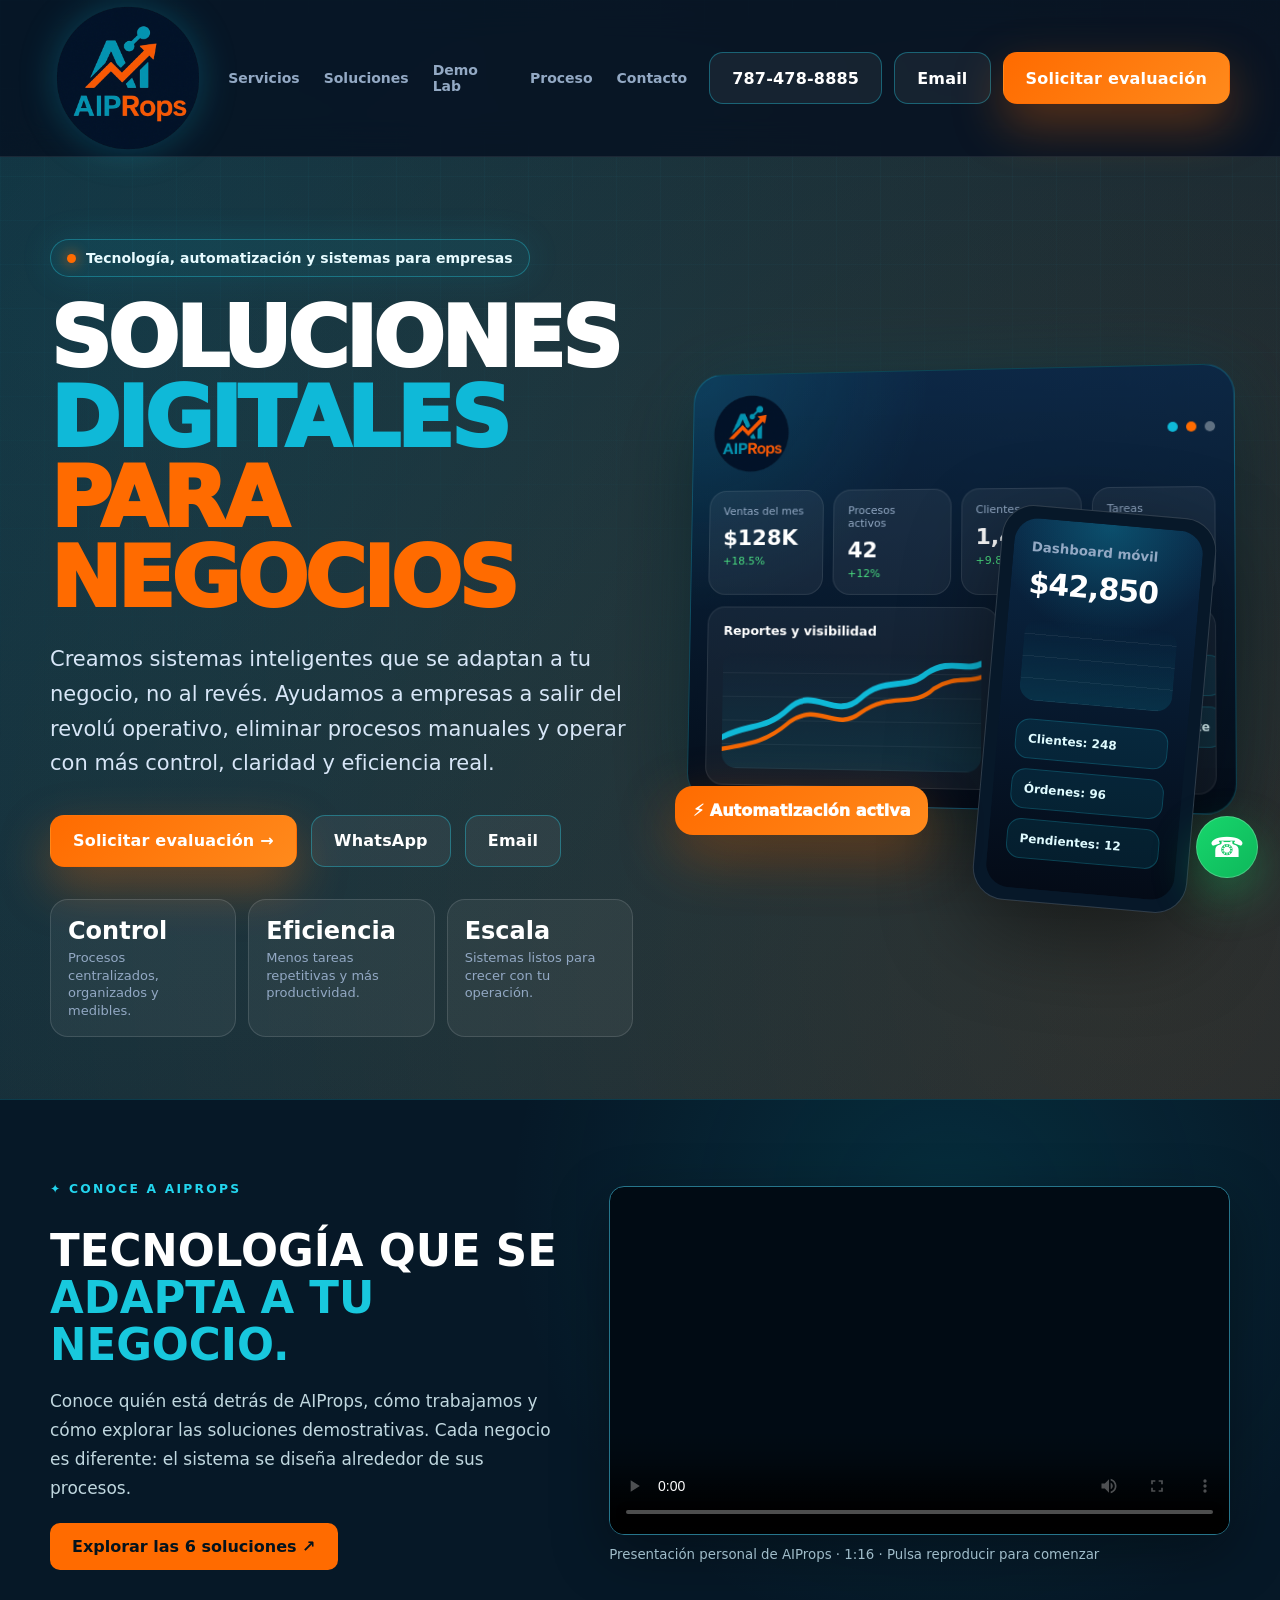
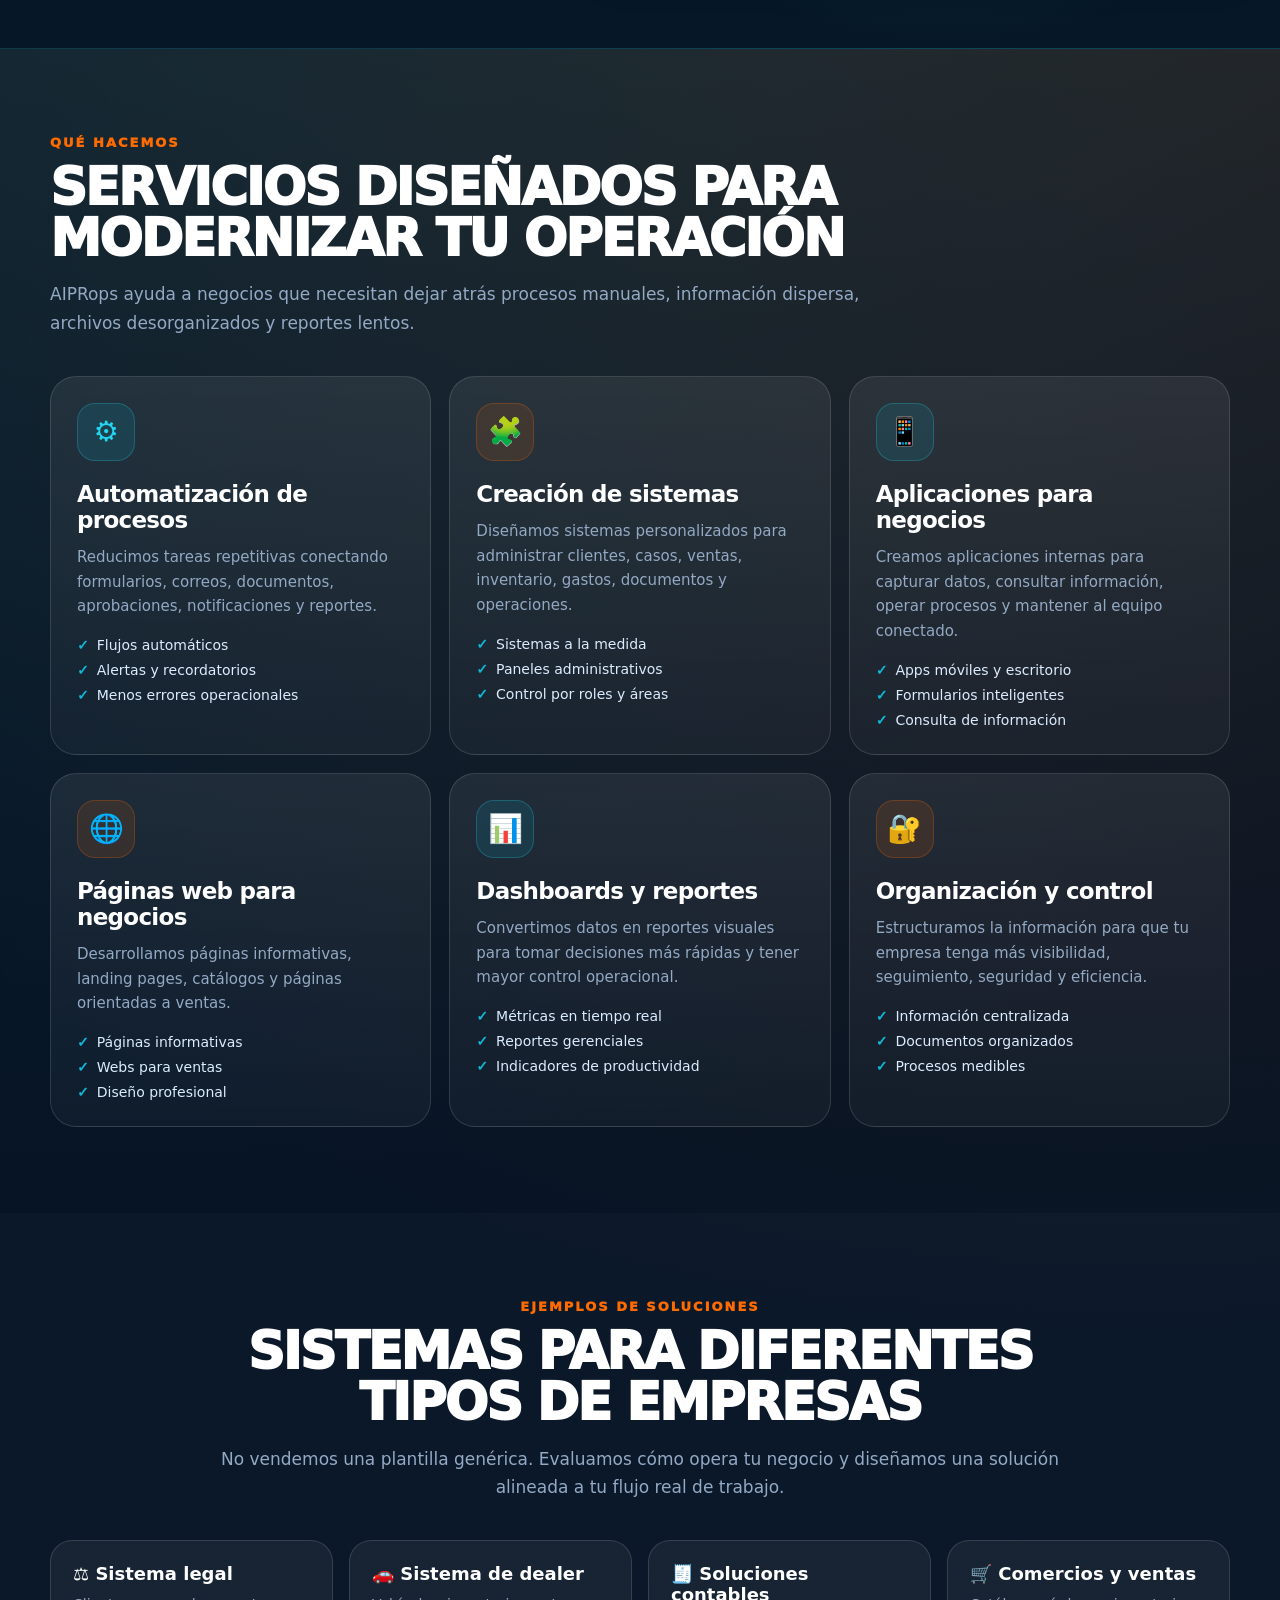
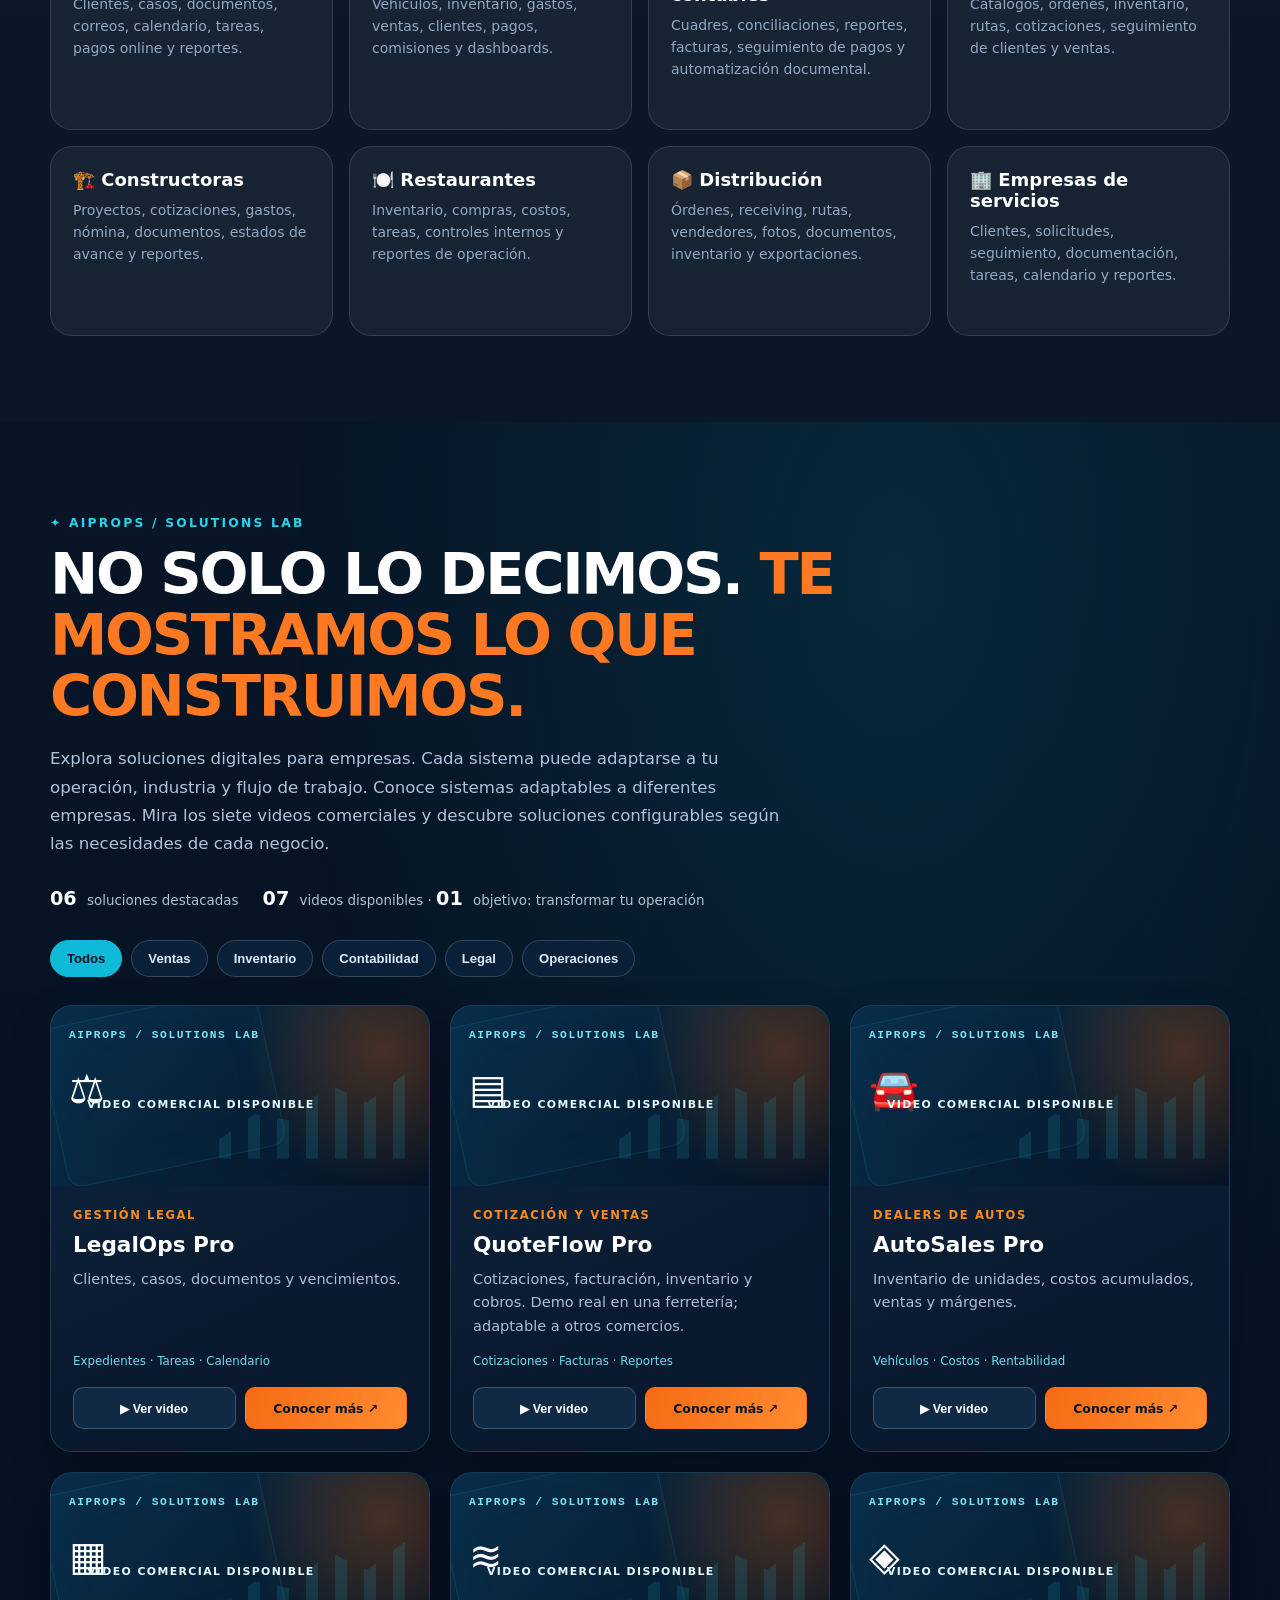
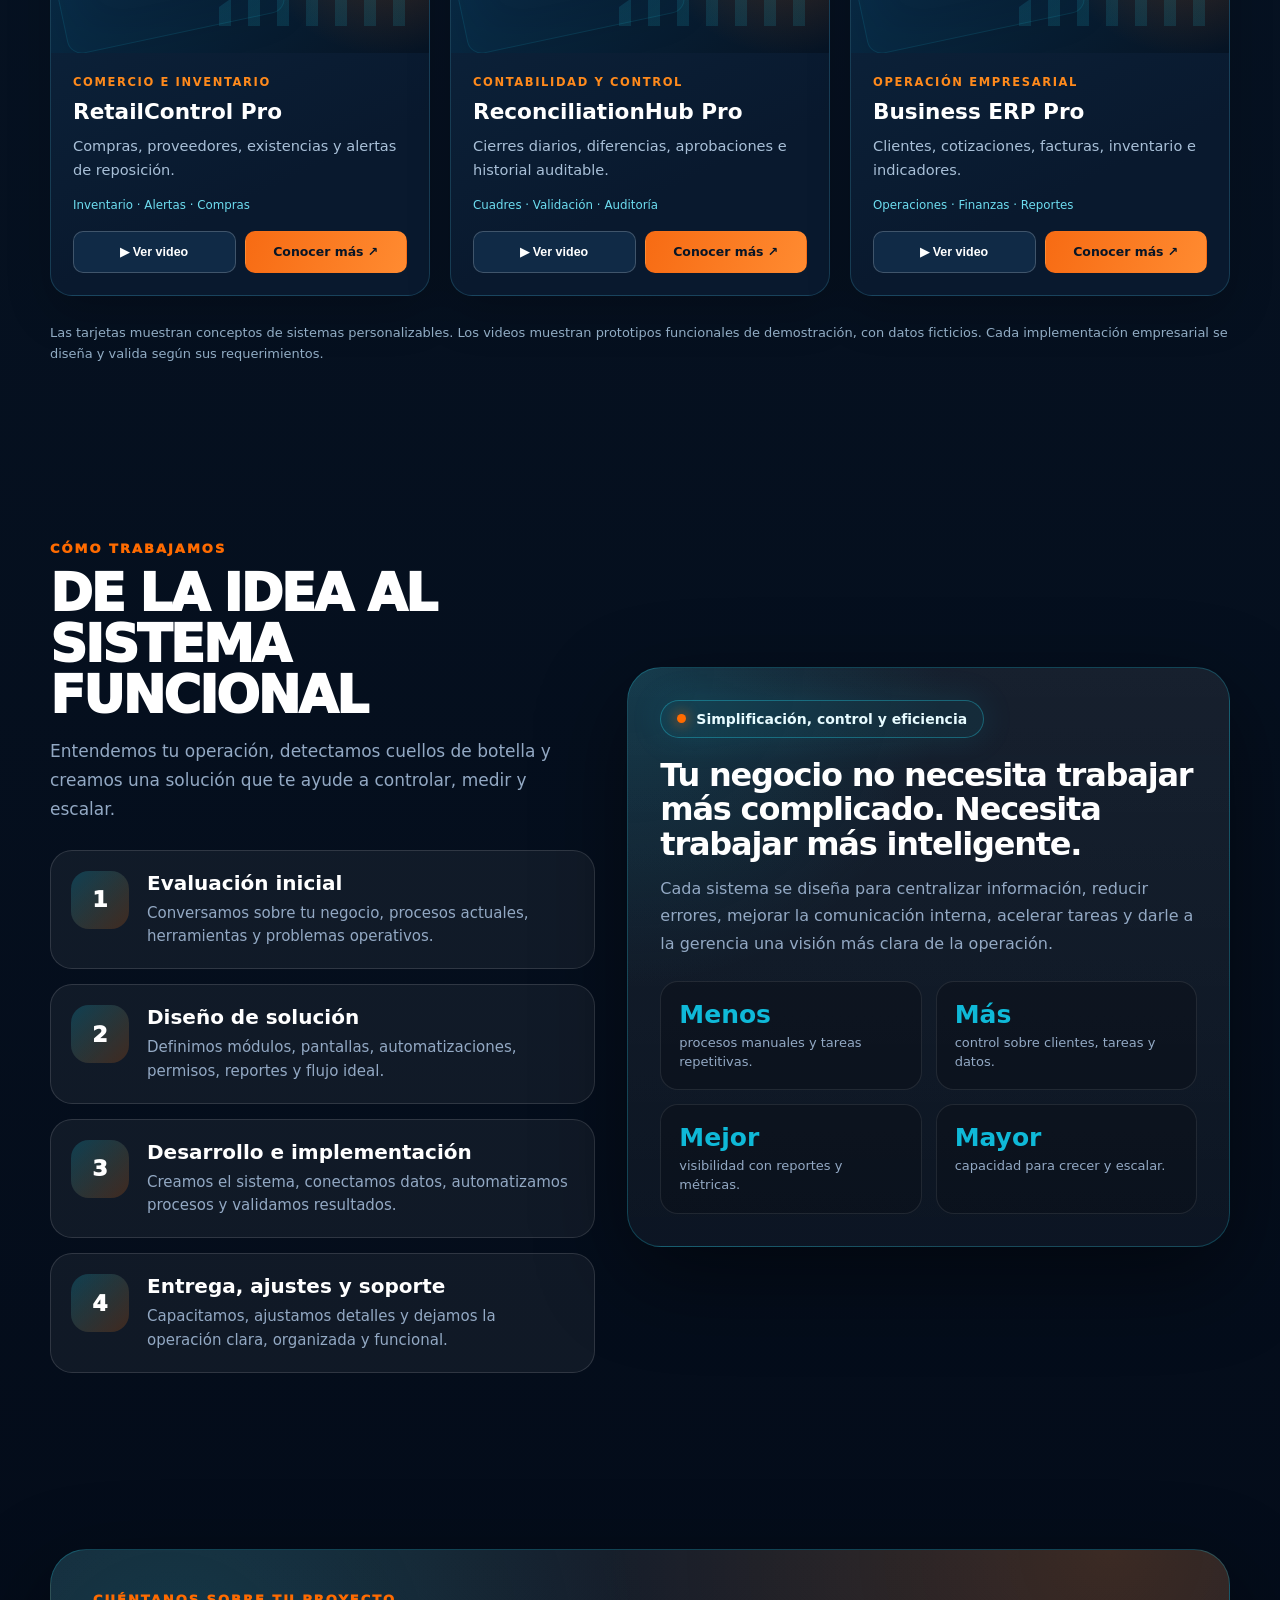
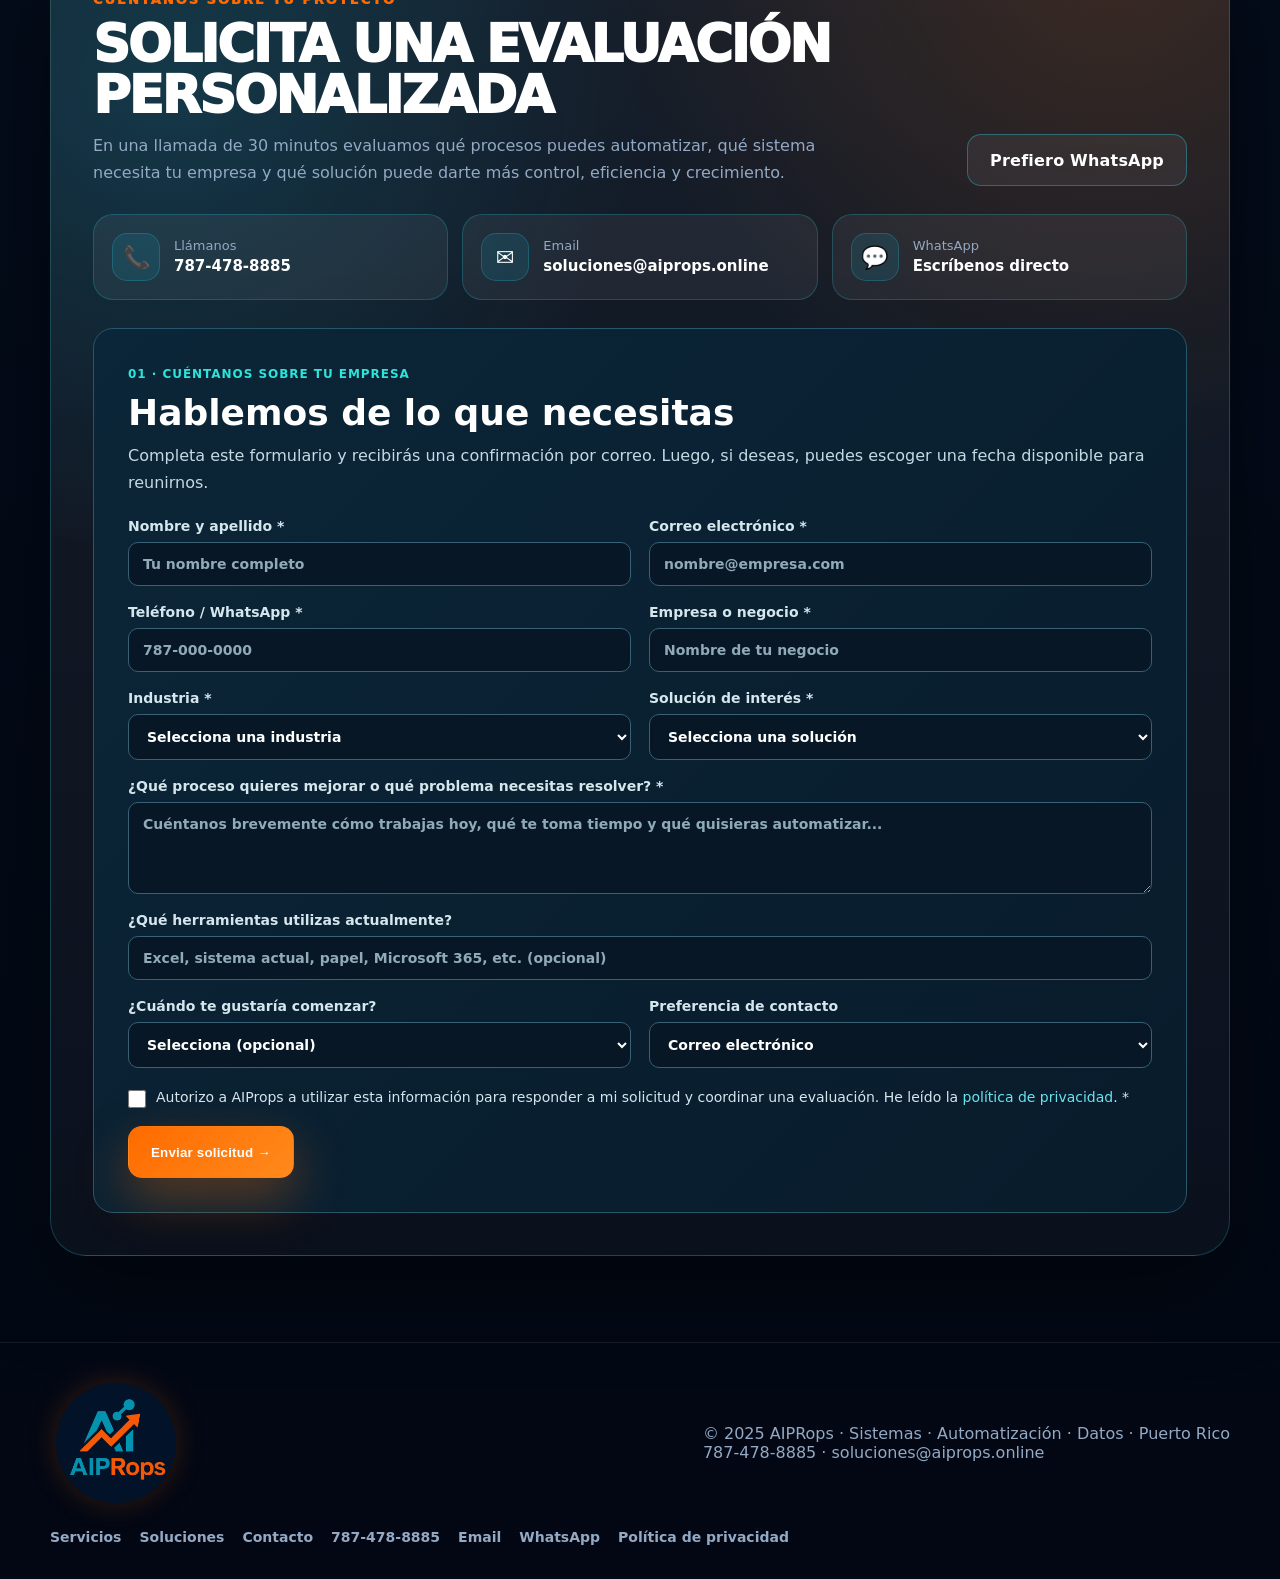
==== index.html @ 05f56471 "Add files via upload" ====
<!DOCTYPE html>
<html lang="es">
<head>
  <meta charset="UTF-8" />
  <meta name="viewport" content="width=device-width, initial-scale=1.0" />

  <title>AIPRops | Sistemas, Automatización y Soluciones Digitales para Negocios</title>

  <meta
    name="description"
    content="AIPRops desarrolla sistemas inteligentes, automatización de procesos, aplicaciones, páginas web, dashboards y soluciones digitales para empresas en Puerto Rico. Contacto: 787-478-8885 | soluciones@aiprops.online"
  />

  <style>
    :root {
      --navy: #050f1f;
      --navy-2: #071a31;
      --navy-3: #0a2745;
      --cyan: #0fb9d8;
      --cyan-2: #23d5ee;
      --orange: #ff6b00;
      --orange-2: #ff8a1c;
      --white: #ffffff;
      --text: #d7e6f7;
      --muted: #93a9c4;
      --border: rgba(255, 255, 255, 0.13);
      --shadow: 0 30px 90px rgba(0, 0, 0, 0.45);
      --radius: 26px;
    }

    * {
      margin: 0;
      padding: 0;
      box-sizing: border-box;
    }

    html {
      scroll-behavior: smooth;
    }

    body {
      font-family: Inter, system-ui, -apple-system, BlinkMacSystemFont, "Segoe UI", sans-serif;
      background:
        radial-gradient(circle at 8% 4%, rgba(15, 185, 216, 0.22), transparent 32%),
        radial-gradient(circle at 88% 12%, rgba(255, 107, 0, 0.18), transparent 28%),
        linear-gradient(180deg, #050f1f 0%, #071526 46%, #020713 100%);
      color: var(--white);
      overflow-x: hidden;
    }

    body::before {
      content: "";
      position: fixed;
      inset: 0;
      pointer-events: none;
      background-image:
        linear-gradient(rgba(35, 213, 238, 0.04) 1px, transparent 1px),
        linear-gradient(90deg, rgba(35, 213, 238, 0.04) 1px, transparent 1px);
      background-size: 44px 44px;
      mask-image: linear-gradient(to bottom, black, transparent 86%);
      z-index: -1;
    }

    a {
      color: inherit;
      text-decoration: none;
    }

    img {
      max-width: 100%;
      display: block;
    }

    .container {
      width: min(1180px, calc(100% - 38px));
      margin: 0 auto;
    }

    .accent {
      color: var(--cyan);
    }

    .orange {
      color: var(--orange);
    }

    .btn {
      display: inline-flex;
      align-items: center;
      justify-content: center;
      gap: 10px;
      min-height: 52px;
      padding: 14px 22px;
      border-radius: 14px;
      border: 1px solid transparent;
      font-weight: 900;
      letter-spacing: 0.2px;
      transition: 0.24s ease;
      cursor: pointer;
      white-space: nowrap;
    }

    .btn-primary {
      background: linear-gradient(135deg, var(--orange), var(--orange-2));
      color: white;
      box-shadow: 0 20px 50px rgba(255, 107, 0, 0.34);
    }

    .btn-primary:hover {
      transform: translateY(-3px);
      box-shadow: 0 26px 70px rgba(255, 107, 0, 0.46);
    }

    .btn-secondary {
      background: rgba(255, 255, 255, 0.06);
      border-color: rgba(35, 213, 238, 0.36);
      color: white;
    }

    .btn-secondary:hover {
      transform: translateY(-3px);
      background: rgba(15, 185, 216, 0.13);
      border-color: rgba(35, 213, 238, 0.7);
    }

    .badge {
      display: inline-flex;
      align-items: center;
      gap: 10px;
      padding: 10px 16px;
      border-radius: 999px;
      border: 1px solid rgba(35, 213, 238, 0.34);
      background: rgba(15, 185, 216, 0.08);
      color: #e7fbff;
      font-size: 14px;
      font-weight: 850;
      box-shadow: 0 0 35px rgba(15, 185, 216, 0.12);
    }

    .badge span {
      width: 9px;
      height: 9px;
      border-radius: 50%;
      background: var(--orange);
      box-shadow: 0 0 14px var(--orange);
    }

    /* HEADER */

    .header {
      position: sticky;
      top: 0;
      z-index: 100;
      backdrop-filter: blur(18px);
      background: rgba(5, 15, 31, 0.78);
      border-bottom: 1px solid rgba(255, 255, 255, 0.08);
    }

    .nav {
      min-height: 82px;
      display: flex;
      align-items: center;
      justify-content: space-between;
      gap: 22px;
    }

    .brand {
      display: flex;
      align-items: center;
      gap: 12px;
    }

    .logo-img {
      width: 158px;
      height: auto;
      object-fit: contain;
      filter: drop-shadow(0 0 18px rgba(15, 185, 216, 0.28));
    }

    .nav-links {
      display: flex;
      gap: 24px;
      align-items: center;
      color: var(--muted);
      font-size: 14px;
      font-weight: 800;
    }

    .nav-links a:hover {
      color: white;
    }

    .nav-actions {
      display: flex;
      align-items: center;
      gap: 12px;
    }

    .menu-btn {
      display: none;
      width: 46px;
      height: 46px;
      border-radius: 14px;
      border: 1px solid var(--border);
      background: rgba(255, 255, 255, 0.06);
      color: white;
      font-size: 24px;
      cursor: pointer;
    }

    .mobile-panel {
      display: none;
      position: fixed;
      top: 88px;
      left: 18px;
      right: 18px;
      z-index: 99;
      padding: 16px;
      border-radius: 22px;
      border: 1px solid var(--border);
      background: rgba(5, 15, 31, 0.96);
      backdrop-filter: blur(20px);
      box-shadow: var(--shadow);
    }

    .mobile-panel.active {
      display: grid;
      gap: 10px;
    }

    .mobile-panel a {
      padding: 14px;
      border-radius: 14px;
      background: rgba(255, 255, 255, 0.06);
      color: white;
      font-weight: 850;
    }

    /* HERO */

    .hero {
      position: relative;
      padding: 82px 0 62px;
      overflow: hidden;
    }

    .hero-grid {
      display: grid;
      grid-template-columns: 1.03fr 0.97fr;
      gap: 48px;
      align-items: center;
    }

    .hero h1 {
      margin-top: 22px;
      font-size: clamp(42px, 7vw, 84px);
      line-height: 0.95;
      letter-spacing: -3.5px;
      text-transform: uppercase;
      font-weight: 1000;
    }

    .hero h1 span {
      display: block;
    }

    .hero p {
      margin-top: 24px;
      color: var(--text);
      font-size: clamp(17px, 2vw, 21px);
      line-height: 1.65;
      max-width: 680px;
    }

    .hero-cta {
      display: flex;
      flex-wrap: wrap;
      gap: 14px;
      margin-top: 34px;
    }

    .hero-stats {
      margin-top: 32px;
      display: grid;
      grid-template-columns: repeat(3, 1fr);
      gap: 12px;
      max-width: 720px;
    }

    .stat {
      padding: 17px;
      border-radius: 18px;
      background: rgba(255, 255, 255, 0.055);
      border: 1px solid var(--border);
    }

    .stat b {
      display: block;
      font-size: 24px;
      color: white;
    }

    .stat span {
      display: block;
      margin-top: 4px;
      color: var(--muted);
      font-size: 13px;
      line-height: 1.35;
    }

    .visual {
      position: relative;
      min-height: 570px;
    }

    .dashboard-card {
      position: absolute;
      top: 14px;
      right: 0;
      width: min(100%, 610px);
      padding: 18px;
      border-radius: 30px;
      border: 1px solid rgba(35, 213, 238, 0.28);
      background:
        radial-gradient(circle at top left, rgba(15, 185, 216, 0.16), transparent 35%),
        linear-gradient(180deg, rgba(11, 39, 69, 0.96), rgba(3, 12, 25, 0.98));
      box-shadow: var(--shadow), 0 0 80px rgba(15, 185, 216, 0.12);
      transform: perspective(1200px) rotateY(-7deg) rotateX(3deg);
    }

    .dash-top {
      display: flex;
      justify-content: space-between;
      align-items: center;
      margin-bottom: 16px;
    }

    .dash-logo img {
      width: 86px;
      height: auto;
    }

    .dash-dots {
      display: flex;
      gap: 8px;
    }

    .dash-dots i {
      width: 10px;
      height: 10px;
      border-radius: 50%;
      background: var(--cyan);
    }

    .dash-dots i:nth-child(2) {
      background: var(--orange);
    }

    .dash-dots i:nth-child(3) {
      background: rgba(255, 255, 255, 0.35);
    }

    .kpis {
      display: grid;
      grid-template-columns: repeat(4, 1fr);
      gap: 10px;
    }

    .kpi {
      padding: 14px;
      border-radius: 18px;
      min-height: 90px;
      background: rgba(255, 255, 255, 0.06);
      border: 1px solid rgba(255, 255, 255, 0.09);
    }

    .kpi small {
      display: block;
      color: var(--muted);
      font-size: 11px;
    }

    .kpi b {
      display: block;
      margin-top: 8px;
      font-size: 22px;
    }

    .kpi em {
      display: block;
      margin-top: 5px;
      font-size: 11px;
      color: #4ade80;
      font-style: normal;
    }

    .dash-main {
      margin-top: 12px;
      display: grid;
      grid-template-columns: 1.2fr 0.8fr;
      gap: 12px;
    }

    .panel {
      padding: 16px;
      border-radius: 18px;
      background: rgba(255, 255, 255, 0.055);
      border: 1px solid rgba(255, 255, 255, 0.09);
      min-height: 180px;
      overflow: hidden;
    }

    .panel h4 {
      margin-bottom: 14px;
      font-size: 13px;
    }

    .chart {
      height: 118px;
      border-radius: 15px;
      background:
        linear-gradient(to top, rgba(15, 185, 216, 0.12), transparent),
        repeating-linear-gradient(to top, rgba(255, 255, 255, 0.055) 0 1px, transparent 1px 24px);
      position: relative;
    }

    .chart svg {
      position: absolute;
      inset: 0;
      width: 100%;
      height: 100%;
    }

    .flow-grid {
      display: grid;
      grid-template-columns: 1fr 1fr;
      gap: 10px;
    }

    .flow-item {
      padding: 12px;
      border-radius: 14px;
      background: rgba(15, 185, 216, 0.1);
      border: 1px solid rgba(35, 213, 238, 0.2);
      color: #dffbff;
      font-size: 12px;
      font-weight: 750;
    }

    .phone-card {
      position: absolute;
      right: 28px;
      bottom: 16px;
      width: 215px;
      padding: 12px;
      border-radius: 32px;
      border: 1px solid rgba(255, 255, 255, 0.16);
      background: #071829;
      box-shadow: var(--shadow);
      transform: rotate(5deg);
    }

    .phone-screen {
      border-radius: 24px;
      min-height: 370px;
      padding: 18px;
      background:
        radial-gradient(circle at top, rgba(15, 185, 216, 0.28), transparent 30%),
        linear-gradient(180deg, #0a2745, #040b17);
    }

    .phone-screen small {
      color: var(--muted);
      font-weight: 800;
    }

    .phone-screen h3 {
      margin-top: 10px;
      font-size: 30px;
      letter-spacing: -1px;
    }

    .phone-chart {
      height: 82px;
      margin-top: 18px;
      border-radius: 16px;
      background:
        linear-gradient(to top, rgba(15, 185, 216, 0.15), transparent),
        repeating-linear-gradient(to top, rgba(255, 255, 255, 0.06) 0 1px, transparent 1px 22px);
    }

    .floating-chip {
      position: absolute;
      left: -6px;
      bottom: 88px;
      padding: 15px 18px;
      border-radius: 18px;
      background: linear-gradient(135deg, var(--orange), var(--orange-2));
      box-shadow: 0 20px 55px rgba(255, 107, 0, 0.34);
      font-weight: 950;
      z-index: 4;
    }

    /* SECTIONS */

    section {
      padding: 86px 0;
      position: relative;
    }

    .section-head {
      max-width: 840px;
      margin-bottom: 38px;
    }

    .section-head.center {
      margin-left: auto;
      margin-right: auto;
      text-align: center;
    }

    .kicker {
      color: var(--orange);
      text-transform: uppercase;
      font-size: 13px;
      font-weight: 1000;
      letter-spacing: 2px;
      margin-bottom: 12px;
    }

    .section-title {
      font-size: clamp(34px, 4vw, 58px);
      line-height: 1;
      letter-spacing: -2px;
      font-weight: 1000;
      text-transform: uppercase;
    }

    .section-sub {
      margin-top: 16px;
      color: var(--muted);
      line-height: 1.7;
      font-size: 17px;
    }

    .services-grid {
      display: grid;
      grid-template-columns: repeat(3, 1fr);
      gap: 18px;
    }

    .card {
      position: relative;
      min-height: 282px;
      padding: 26px;
      border-radius: var(--radius);
      border: 1px solid var(--border);
      background:
        linear-gradient(180deg, rgba(255, 255, 255, 0.075), rgba(255, 255, 255, 0.035));
      overflow: hidden;
      transition: 0.24s ease;
    }

    .card:hover {
      transform: translateY(-8px);
      border-color: rgba(35, 213, 238, 0.5);
      box-shadow: 0 24px 70px rgba(0, 0, 0, 0.34);
    }

    .icon {
      width: 58px;
      height: 58px;
      display: grid;
      place-items: center;
      border-radius: 18px;
      background: rgba(15, 185, 216, 0.12);
      border: 1px solid rgba(35, 213, 238, 0.24);
      color: var(--cyan-2);
      font-size: 28px;
      margin-bottom: 20px;
    }

    .card:nth-child(even) .icon {
      background: rgba(255, 107, 0, 0.12);
      border-color: rgba(255, 107, 0, 0.24);
      color: var(--orange);
    }

    .card h3 {
      font-size: 23px;
      margin-bottom: 12px;
      letter-spacing: -0.7px;
    }

    .card p {
      color: var(--muted);
      line-height: 1.65;
      font-size: 15px;
    }

    .card ul {
      margin-top: 18px;
      list-style: none;
      display: grid;
      gap: 9px;
      color: #dcecff;
      font-size: 14px;
    }

    .card li::before {
      content: "✓";
      margin-right: 8px;
      color: var(--cyan);
      font-weight: 1000;
    }

    .industries {
      background: linear-gradient(180deg, rgba(255, 255, 255, 0.025), rgba(255, 255, 255, 0.01));
    }

    .industry-grid {
      display: grid;
      grid-template-columns: repeat(4, 1fr);
      gap: 16px;
    }

    .industry {
      min-height: 190px;
      padding: 22px;
      border-radius: 22px;
      background: rgba(255, 255, 255, 0.055);
      border: 1px solid var(--border);
      overflow: hidden;
      position: relative;
    }

    .industry b {
      display: block;
      font-size: 18px;
      margin-bottom: 10px;
    }

    .industry p {
      color: var(--muted);
      font-size: 14px;
      line-height: 1.55;
    }

    .process-grid {
      display: grid;
      grid-template-columns: 0.95fr 1.05fr;
      gap: 32px;
      align-items: center;
    }

    .steps {
      display: grid;
      gap: 15px;
      margin-top: 26px;
    }

    .step {
      display: grid;
      grid-template-columns: 58px 1fr;
      gap: 18px;
      padding: 20px;
      border-radius: 22px;
      background: rgba(255, 255, 255, 0.052);
      border: 1px solid var(--border);
    }

    .step-number {
      width: 58px;
      height: 58px;
      display: grid;
      place-items: center;
      border-radius: 18px;
      background: linear-gradient(135deg, rgba(15, 185, 216, 0.24), rgba(255, 107, 0, 0.2));
      font-size: 22px;
      font-weight: 1000;
    }

    .step h3 {
      font-size: 20px;
      margin-bottom: 7px;
    }

    .step p {
      color: var(--muted);
      font-size: 15px;
      line-height: 1.55;
    }

    .big-card {
      padding: 32px;
      border-radius: 34px;
      border: 1px solid rgba(35, 213, 238, 0.24);
      background:
        radial-gradient(circle at top left, rgba(15, 185, 216, 0.18), transparent 38%),
        linear-gradient(180deg, rgba(255, 255, 255, 0.075), rgba(255, 255, 255, 0.035));
      box-shadow: var(--shadow);
    }

    .big-card h3 {
      margin-top: 20px;
      font-size: 32px;
      line-height: 1.08;
      letter-spacing: -1.2px;
    }

    .big-card p {
      margin-top: 14px;
      color: var(--muted);
      line-height: 1.7;
    }

    .benefit-grid {
      margin-top: 24px;
      display: grid;
      grid-template-columns: repeat(2, 1fr);
      gap: 14px;
    }

    .benefit {
      padding: 18px;
      border-radius: 18px;
      border: 1px solid rgba(255, 255, 255, 0.09);
      background: rgba(0, 0, 0, 0.18);
    }

    .benefit b {
      display: block;
      color: var(--cyan);
      font-size: 25px;
    }

    .benefit span {
      display: block;
      margin-top: 5px;
      color: var(--muted);
      font-size: 13px;
      line-height: 1.45;
    }

    /* CONTACT + CALENDLY */

    .agenda-section {
      padding-top: 90px;
    }

    .agenda-box {
      padding: 42px;
      border-radius: 36px;
      border: 1px solid rgba(35, 213, 238, 0.24);
      background:
        radial-gradient(circle at 10% 10%, rgba(15, 185, 216, 0.18), transparent 30%),
        radial-gradient(circle at 90% 0%, rgba(255, 107, 0, 0.16), transparent 30%),
        linear-gradient(180deg, rgba(255, 255, 255, 0.075), rgba(255, 255, 255, 0.035));
      box-shadow: var(--shadow);
    }

    .agenda-top {
      display: grid;
      grid-template-columns: 1fr auto;
      gap: 22px;
      align-items: end;
      margin-bottom: 28px;
    }

    .agenda-top p {
      color: var(--muted);
      line-height: 1.65;
      margin-top: 12px;
      max-width: 740px;
    }

    .contact-strip {
      display: grid;
      grid-template-columns: repeat(3, 1fr);
      gap: 14px;
      margin: 26px 0 28px;
    }

    .contact-card {
      display: flex;
      align-items: center;
      gap: 14px;
      padding: 18px;
      border-radius: 20px;
      background: rgba(255, 255, 255, 0.06);
      border: 1px solid rgba(35, 213, 238, 0.22);
      transition: 0.24s ease;
    }

    .contact-card:hover {
      transform: translateY(-4px);
      border-color: rgba(35, 213, 238, 0.55);
      background: rgba(15, 185, 216, 0.1);
    }

    .contact-card span {
      width: 48px;
      height: 48px;
      display: grid;
      place-items: center;
      border-radius: 15px;
      background: rgba(15, 185, 216, 0.12);
      border: 1px solid rgba(35, 213, 238, 0.22);
      font-size: 22px;
      flex: 0 0 auto;
    }

    .contact-card small {
      display: block;
      color: var(--muted);
      font-size: 13px;
      margin-bottom: 4px;
    }

    .contact-card strong {
      display: block;
      color: white;
      font-size: 15px;
      line-height: 1.25;
      word-break: break-word;
    }

    .calendly-shell {
      overflow: hidden;
      border-radius: 26px;
      border: 1px solid rgba(255, 255, 255, 0.12);
      background: white;
    }

    .calendly-inline-widget {
      min-width: 320px;
      height: 760px;
    }

    /* FOOTER */

    footer {
      padding: 34px 0;
      border-top: 1px solid rgba(255, 255, 255, 0.08);
      color: var(--muted);
    }

    .footer-grid {
      display: flex;
      align-items: center;
      justify-content: space-between;
      flex-wrap: wrap;
      gap: 20px;
    }

    .footer-logo-img {
      width: 132px;
      height: auto;
      filter: drop-shadow(0 0 14px rgba(255, 107, 0, 0.2));
    }

    .footer-links {
      display: flex;
      gap: 18px;
      flex-wrap: wrap;
      font-size: 14px;
      font-weight: 800;
    }

    .footer-links a:hover {
      color: white;
    }

    .floating-whatsapp {
      position: fixed;
      right: 22px;
      bottom: 22px;
      z-index: 150;
      width: 62px;
      height: 62px;
      display: grid;
      place-items: center;
      border-radius: 50%;
      background: linear-gradient(135deg, #17d66c, #0eb85b);
      color: white;
      font-size: 28px;
      box-shadow: 0 18px 45px rgba(23, 214, 108, 0.35);
      border: 1px solid rgba(255, 255, 255, 0.22);
      transition: 0.22s ease;
    }

    .floating-whatsapp:hover {
      transform: translateY(-5px) scale(1.04);
    }

    @media (max-width: 980px) {
      .nav-links,
      .nav-actions {
        display: none;
      }

      .menu-btn {
        display: block;
      }

      .hero-grid,
      .process-grid,
      .agenda-top {
        grid-template-columns: 1fr;
      }

      .visual {
        min-height: 630px;
      }

      .dashboard-card {
        width: 100%;
        transform: none;
      }

      .phone-card {
        right: 8px;
        bottom: 0;
      }

      .services-grid {
        grid-template-columns: repeat(2, 1fr);
      }

      .industry-grid {
        grid-template-columns: repeat(2, 1fr);
      }

      .contact-strip {
        grid-template-columns: 1fr;
      }
    }

    @media (max-width: 640px) {
      .container {
        width: min(100% - 28px, 1180px);
      }

      .logo-img {
        width: 126px;
      }

      .hero {
        padding-top: 48px;
      }

      .hero h1 {
        letter-spacing: -2px;
      }

      .hero-stats,
      .services-grid,
      .industry-grid,
      .benefit-grid {
        grid-template-columns: 1fr;
      }

      .hero-cta .btn,
      .agenda-top .btn {
        width: 100%;
      }

      .visual {
        min-height: auto;
      }

      .dashboard-card {
        position: relative;
        top: auto;
        right: auto;
        margin-top: 20px;
        padding: 12px;
      }

      .kpis {
        grid-template-columns: repeat(2, 1fr);
      }

      .dash-main {
        grid-template-columns: 1fr;
      }

      .phone-card {
        position: relative;
        right: auto;
        bottom: auto;
        margin: 22px auto 0;
        transform: none;
      }

      .floating-chip {
        display: none;
      }

      .agenda-box {
        padding: 24px 16px;
      }

      .calendly-inline-widget {
        height: 720px;
      }

      .contact-card {
        padding: 16px;
      }

      .floating-whatsapp {
        width: 58px;
        height: 58px;
      }
    }
  
/* AIProps Solutions Lab v2 - adiciones aisladas */
.lab-section{position:relative;padding:90px 0;background:radial-gradient(ellipse at 70% 10%,rgba(15,185,216,.12),transparent 48%)}
.lab-kicker{display:inline-flex;align-items:center;gap:8px;color:#23d5ee;font-size:.77rem;letter-spacing:.18em;font-weight:800;text-transform:uppercase;margin-bottom:14px}
.lab-title{font-size:clamp(2rem,5vw,3.6rem);font-weight:900;line-height:1.06;max-width:800px;margin-bottom:18px;letter-spacing:-.04em}
.lab-title span{color:#ff7822}.lab-desc{max-width:730px;color:#aec3dc;font-size:1.04rem;line-height:1.7;margin-bottom:28px}
.lab-stats{display:flex;gap:24px;flex-wrap:wrap;margin:0 0 30px}.lab-stats span{font-size:.84rem;color:#adc4d6}.lab-stats strong{color:#fff;font-size:1.2rem;margin-right:6px}
.lab-filters{display:flex;flex-wrap:wrap;gap:9px;margin:0 0 28px}.lab-filter{border:1px solid rgba(255,255,255,.17);background:#0a2039;color:#dce9f5;padding:10px 16px;border-radius:100px;font-size:.82rem;cursor:pointer;font-weight:700;transition:.2s}
.lab-filter:hover,.lab-filter[aria-pressed=true]{background:#0fb9d8;color:#04111f;border-color:#0fb9d8}
.lab-grid{display:grid;grid-template-columns:repeat(3,minmax(0,1fr));gap:20px}
.lab-card{overflow:hidden;min-width:0;display:flex;flex-direction:column;border:1px solid rgba(75,182,215,.22);border-radius:22px;background:linear-gradient(155deg,#0d263f,#09192e 70%);box-shadow:0 18px 45px rgba(0,0,0,.2);transition:transform .2s,border-color .2s}
.lab-card:hover{transform:translateY(-5px);border-color:#0fb9d8}
.lab-card[hidden]{display:none}
.lab-art{height:180px;padding:17px 18px;background:radial-gradient(circle at 88% 25%,rgba(255,107,0,.25),transparent 38%),linear-gradient(130deg,#092f4c,#061323);position:relative;overflow:hidden}
.lab-art::before{content:'';position:absolute;width:220px;height:160px;border:1px solid rgba(35,213,238,.4);border-radius:15px;right:-35px;top:34px;transform:rotate(-12deg);box-shadow:inset 0 0 60px rgba(12,173,210,.12),0 0 40px rgba(0,0,0,.3)}
.lab-art::after{content:'';position:absolute;width:200px;height:95px;right:10px;top:58px;background:repeating-linear-gradient(90deg,rgba(35,213,238,.23) 0 12px,transparent 12px 29px);opacity:.55;clip-path:polygon(0 80%,18% 53%,35% 60%,55% 22%,74% 41%,100% 0,100% 100%,0 100%)}
.lab-code{position:relative;z-index:2;font:700 .7rem ui-monospace,monospace;letter-spacing:.14em;color:#78e8fa}.lab-mark{position:relative;z-index:2;font-size:2.5rem;margin-top:27px;line-height:1}.lab-art b{position:absolute;bottom:16px;left:18px;z-index:2;color:#e4faff;font-size:.68rem;letter-spacing:.13em}
.lab-body{padding:22px;display:flex;flex:1;flex-direction:column}.lab-type{color:#ff8a1c;font-size:.72rem;letter-spacing:.14em;text-transform:uppercase;font-weight:800}.lab-body h3{font-size:1.35rem;margin:10px 0}.lab-body p{font-size:.91rem;line-height:1.62;color:#a9c0d8;flex:1}.lab-tags{font-size:.74rem;color:#6dddf0;padding:16px 0;line-height:1.5}
.lab-actions{display:grid;grid-template-columns:1fr 1fr;gap:9px}.lab-action{display:flex;align-items:center;justify-content:center;text-align:center;min-height:42px;border-radius:10px;text-decoration:none;padding:9px 7px;font-size:.78rem;font-weight:800;border:1px solid rgba(255,255,255,.2);cursor:pointer;background:#102a46;color:white}.lab-action.main{background:linear-gradient(110deg,#f76b13,#ff8b31);border-color:transparent;color:#071526}.lab-action:hover{filter:brightness(1.1)}
.lab-note{color:#91acc4;margin:26px 0 0;font-size:.81rem;line-height:1.65}.lab-video-dialog{max-width:780px;width:calc(100% - 32px);border:1px solid #29728f;border-radius:22px;background:#08192c;color:white;padding:0;box-shadow:0 30px 100px rgba(0,0,0,.8);margin:auto}.lab-video-dialog::backdrop{background:rgba(0,5,17,.85);backdrop-filter:blur(5px)}.lab-dialog-content{padding:25px}.lab-dialog-top{display:flex;justify-content:space-between;align-items:start;gap:16px}.lab-dialog-title{font-size:1.7rem;margin-bottom:10px}.lab-dialog-close{border:1px solid #53687c;border-radius:8px;background:#102b43;color:#fff;padding:9px 12px;cursor:pointer}.lab-placeholder{display:flex;justify-content:center;align-items:center;text-align:center;flex-direction:column;gap:12px;aspect-ratio:16/9;border-radius:12px;background:radial-gradient(circle,#103957,#071a2e 66%);border:1px dashed #267997;color:#b2d2e5;padding:24px;margin:16px 0}.lab-placeholder strong{color:white;font-size:1.12rem}.lab-placeholder .play{font-size:3rem;color:#ff7b24}.lab-dialog-content video{width:100%;border-radius:12px;margin:16px 0;background:#020c18}.lab-dialog-copy{font-size:.91rem;color:#c4d5e4;line-height:1.65;margin:12px 0 18px}.lab-dialog-cta{display:inline-flex;background:#ff6b00;color:#07101b;border-radius:10px;padding:13px 18px;font-weight:800;text-decoration:none}
@media(max-width:940px){.lab-grid{grid-template-columns:repeat(2,minmax(0,1fr))}}@media(max-width:640px){.lab-section{padding:60px 0}.lab-grid{grid-template-columns:1fr}.lab-art{height:165px}.lab-stats{gap:12px}.lab-dialog-content{padding:18px}}
@media(prefers-reduced-motion:reduce){.lab-card{transition:none}}


/* AIProps · Formulario de prospectos y agendamiento después de enviar */
.lead-panel,.lead-success{margin-top:24px;padding:clamp(22px,4vw,34px);background:linear-gradient(135deg,#0b2638,#081b2b);border:1px solid #28566a;border-radius:20px}
.lead-heading h3,.lead-success h3{font-size:clamp(25px,3vw,36px);margin:10px 0;color:#fff}.lead-heading p,.lead-success p{color:#c4dae3;line-height:1.65}
.lead-badge{display:inline-block;color:#2ce4da;font-size:12px;letter-spacing:.08em;font-weight:800;text-transform:uppercase}
.lead-form{display:grid;grid-template-columns:repeat(2,minmax(0,1fr));gap:18px;margin-top:22px}
.lead-form label{color:#d5e6ed;font-size:14px;font-weight:700;display:block}
.lead-form input:not([type=checkbox]),.lead-form select,.lead-form textarea{display:block;width:100%;margin-top:8px;padding:13px 14px;border-radius:10px;background:#071725;border:1px solid #396074;color:#fff;font:inherit;outline-offset:3px}
.lead-form input:focus,.lead-form select:focus,.lead-form textarea:focus{border-color:#20d0dc;outline:2px solid #20d0dc33}
.lead-form input::placeholder,.lead-form textarea::placeholder{color:#90aab8}
.lead-form .lead-full{grid-column:1/-1}.lead-consent{display:flex!important;align-items:flex-start;gap:10px;line-height:1.6;font-weight:400!important}
.lead-consent input{margin-top:4px;flex:none;width:18px;height:18px;accent-color:#12c6d6}.lead-consent a{color:#69e4ee}
.lead-actions{display:flex;flex-wrap:wrap;align-items:center;gap:18px}.lead-actions button:disabled{opacity:.5;cursor:progress}
#leadStatus{font-weight:600;color:#d9edee}.lead-honeypot{position:absolute;left:-9999px;top:-9999px}
.lead-secondary{display:inline-block;margin:12px 20px;color:#56e4ed;text-decoration:underline}.lead-calendar{height:760px;margin-top:18px;background:#fff;border-radius:16px;overflow:auto}
.lead-success[hidden],.lead-calendar[hidden]{display:none!important}.lead-footnote{font-size:12px!important}
@media(max-width:720px){.lead-form{grid-template-columns:1fr}.lead-form .lead-full{grid-column:auto}.lead-calendar{height:740px}.lead-secondary{margin-left:0}}
</style>
<style>
.welcome-section{padding:78px 0;background:radial-gradient(circle at 74% 20%,rgba(8,174,191,.14),transparent 42%),#061827;border-block:1px solid rgba(32,185,207,.22)}
.welcome-layout{display:grid;grid-template-columns:minmax(0,1fr) minmax(0,1.2fr);gap:42px;align-items:center}
.welcome-copy h2{font-size:clamp(30px,3.4vw,53px);line-height:1.08;margin:18px 0;color:#fff}.welcome-copy h2 span{color:#18c8dd}.welcome-copy p{color:#c0d7df;line-height:1.7;font-size:17px}.welcome-cta{display:inline-block;margin-top:20px;padding:14px 22px;background:#ff6b00;color:#04131c;text-decoration:none;border-radius:10px;font-weight:800}
.welcome-media video{width:100%;display:block;background:#010b14;aspect-ratio:16/9;object-fit:contain;border:1px solid #26758b;border-radius:15px;box-shadow:0 18px 55px rgba(0,0,0,.35)}.welcome-media small{display:block;color:#9fbcc9;margin-top:12px}
.lab-card .lab-art{position:relative;overflow:hidden}.lab-card .lab-art::before{content:'';position:absolute;inset:0;background-image:var(--poster);background-size:cover;background-position:center;opacity:.3;filter:saturate(1.1)}.lab-card .lab-art>*{position:relative}
.lab-video-holder video{max-width:100%;height:auto}
@media(max-width:800px){.welcome-layout{grid-template-columns:1fr}.welcome-section{padding:46px 0}}
</style>
</head>

<body>

  <header class="header">
    <div class="container nav">
      <a href="#inicio" class="brand" aria-label="AIPRops Inicio">
        <img src="assets/logo.png" alt="AIPRops Logo" class="logo-img">
      </a>

      <nav class="nav-links">
        <a href="#servicios">Servicios</a>
        <a href="#soluciones">Soluciones</a>
        <a href="#demo-lab">Demo Lab</a>
        <a href="#proceso">Proceso</a>
        <a href="#agenda">Contacto</a>
      </nav>

      <div class="nav-actions">
        <a class="btn btn-secondary" href="tel:+17874788885">
          787-478-8885
        </a>

        <a class="btn btn-secondary" href="mailto:soluciones@aiprops.online">
          Email
        </a>

        <a class="btn btn-primary" href="#agenda">
          Solicitar evaluación
        </a>
      </div>

      <button class="menu-btn" id="menuBtn" aria-label="Abrir menú">☰</button>
    </div>

    <div class="mobile-panel" id="mobilePanel">
      <a href="#servicios">Servicios</a>
      <a href="#soluciones">Soluciones</a>
      <a href="#proceso">Proceso</a>
      <a href="#agenda">Solicitar evaluación</a>
      <a href="tel:+17874788885">Llamar: 787-478-8885</a>
      <a href="mailto:soluciones@aiprops.online">Email: soluciones@aiprops.online</a>
      <a href="https://wa.me/17874788885" target="_blank" rel="noopener">Escribir por WhatsApp</a>
    <div class="mobile-panel" id="mobilePanel">
      <a href="#servicios">Servicios</a>
      <a href="#soluciones">Soluciones</a>
      <a href="#demo-lab">Demo Lab</a>
      <a href="#proceso">Proceso</a>
      <a href="#agenda">Solicitar evaluación</a>
      <a href="tel:+17874788885">Llamar: 787-478-8885</a>
      <a href="mailto:soluciones@aiprops.online">Email: soluciones@aiprops.online</a>
      <a href="https://wa.me/17874788885" target="_blank" rel="noopener">Escribir por WhatsApp</a>
    </div>
  </header>

  <main id="inicio">

    <section class="hero">
      <div class="container hero-grid">

        <div>
          <div class="badge">
            <span></span>
            Tecnología, automatización y sistemas para empresas
          </div>

          <h1>
            Soluciones
            <span class="accent">digitales</span>
            <span class="orange">para negocios</span>
          </h1>

          <p>
            Creamos sistemas inteligentes que se adaptan a tu negocio, no al revés.
            Ayudamos a empresas a salir del revolú operativo, eliminar procesos manuales
            y operar con más control, claridad y eficiencia real.
          </p>

          <div class="hero-cta">
            <a class="btn btn-primary" href="#agenda">
              Solicitar evaluación →
            </a>

            <a class="btn btn-secondary" href="https://wa.me/17874788885" target="_blank" rel="noopener">
              WhatsApp
            </a>

            <a class="btn btn-secondary" href="mailto:soluciones@aiprops.online">
              Email
            </a>
          </div>

          <div class="hero-stats">
            <div class="stat">
              <b>Control</b>
              <span>Procesos centralizados, organizados y medibles.</span>
            </div>

            <div class="stat">
              <b>Eficiencia</b>
              <span>Menos tareas repetitivas y más productividad.</span>
            </div>

            <div class="stat">
              <b>Escala</b>
              <span>Sistemas listos para crecer con tu operación.</span>
            </div>
          </div>
        </div>

        <div class="visual" aria-hidden="true">

          <div class="dashboard-card">
            <div class="dash-top">
              <div class="dash-logo">
                <img src="assets/logo.png" alt="">
              </div>

              <div class="dash-dots">
                <i></i><i></i><i></i>
              </div>
            </div>

            <div class="kpis">
              <div class="kpi">
                <small>Ventas del mes</small>
                <b>$128K</b>
                <em>+18.5%</em>
              </div>

              <div class="kpi">
                <small>Procesos activos</small>
                <b>42</b>
                <em>+12%</em>
              </div>

              <div class="kpi">
                <small>Clientes</small>
                <b>1,452</b>
                <em>+9.8%</em>
              </div>

              <div class="kpi">
                <small>Tareas</small>
                <b>76</b>
                <em>-35% manual</em>
              </div>
            </div>

            <div class="dash-main">
              <div class="panel">
                <h4>Reportes y visibilidad</h4>
                <div class="chart">
                  <svg viewBox="0 0 500 160" preserveAspectRatio="none">
                    <path d="M0 118 C55 98 85 108 130 78 C180 44 220 95 270 62 C315 32 355 52 395 28 C440 6 470 26 500 14"
                      fill="none" stroke="#0fb9d8" stroke-width="8" stroke-linecap="round"/>
                    <path d="M0 134 C60 126 90 122 132 96 C190 66 220 110 270 82 C328 52 370 76 410 48 C450 30 475 40 500 32"
                      fill="none" stroke="#ff6b00" stroke-width="6" stroke-linecap="round" opacity=".95"/>
                  </svg>
                </div>
              </div>

              <div class="panel">
                <h4>Flujo automatizado</h4>
                <div class="flow-grid">
                  <div class="flow-item">Formulario</div>
                  <div class="flow-item">Datos</div>
                  <div class="flow-item">Validación</div>
                  <div class="flow-item">Reporte</div>
                </div>
              </div>
            </div>
          </div>

          <div class="phone-card">
            <div class="phone-screen">
              <small>Dashboard móvil</small>
              <h3>$42,850</h3>
              <div class="phone-chart"></div>

              <div style="margin-top:18px;display:grid;gap:10px;">
                <div class="flow-item">Clientes: 248</div>
                <div class="flow-item">Órdenes: 96</div>
                <div class="flow-item">Pendientes: 12</div>
              </div>
            </div>
          </div>

          <div class="floating-chip">
            ⚡ Automatización activa
          </div>

        </div>
      </div>
    </section>

<section id="bienvenida" class="welcome-section"><div class="container welcome-layout"><div class="welcome-copy"><span class="lab-kicker">✦ CONOCE A AIPROPS</span><h2>TECNOLOGÍA QUE SE <span>ADAPTA A TU NEGOCIO.</span></h2><p>Conoce quién está detrás de AIProps, cómo trabajamos y cómo explorar las soluciones demostrativas. Cada negocio es diferente: el sistema se diseña alrededor de sus procesos.</p><a class="welcome-cta" href="#demo-lab">Explorar las 6 soluciones ↗</a></div><div class="welcome-media"><video controls preload="metadata" playsinline poster="assets/demos/intro-poster.jpg" aria-label="Video de presentación de AIProps"><source src="assets/demos/intro.mp4" type="video/mp4">Tu navegador no soporta video HTML5.</video><small>Presentación personal de AIProps · 1:16 · Pulsa reproducir para comenzar</small></div></div></section>
    <section id="servicios">
      <div class="container">
        <div class="section-head">
          <div class="kicker">Qué hacemos</div>
          <h2 class="section-title">Servicios diseñados para modernizar tu operación</h2>
          <p class="section-sub">
            AIPRops ayuda a negocios que necesitan dejar atrás procesos manuales,
            información dispersa, archivos desorganizados y reportes lentos.
          </p>
        </div>

        <div class="services-grid">

          <article class="card">
            <div class="icon">⚙️</div>
            <h3>Automatización de procesos</h3>
            <p>
              Reducimos tareas repetitivas conectando formularios, correos,
              documentos, aprobaciones, notificaciones y reportes.
            </p>
            <ul>
              <li>Flujos automáticos</li>
              <li>Alertas y recordatorios</li>
              <li>Menos errores operacionales</li>
            </ul>
          </article>

          <article class="card">
            <div class="icon">🧩</div>
            <h3>Creación de sistemas</h3>
            <p>
              Diseñamos sistemas personalizados para administrar clientes,
              casos, ventas, inventario, gastos, documentos y operaciones.
            </p>
            <ul>
              <li>Sistemas a la medida</li>
              <li>Paneles administrativos</li>
              <li>Control por roles y áreas</li>
            </ul>
          </article>

          <article class="card">
            <div class="icon">📱</div>
            <h3>Aplicaciones para negocios</h3>
            <p>
              Creamos aplicaciones internas para capturar datos, consultar información,
              operar procesos y mantener al equipo conectado.
            </p>
            <ul>
              <li>Apps móviles y escritorio</li>
              <li>Formularios inteligentes</li>
              <li>Consulta de información</li>
            </ul>
          </article>

          <article class="card">
            <div class="icon">🌐</div>
            <h3>Páginas web para negocios</h3>
            <p>
              Desarrollamos páginas informativas, landing pages, catálogos y
              páginas orientadas a ventas.
            </p>
            <ul>
              <li>Páginas informativas</li>
              <li>Webs para ventas</li>
              <li>Diseño profesional</li>
            </ul>
          </article>

          <article class="card">
            <div class="icon">📊</div>
            <h3>Dashboards y reportes</h3>
            <p>
              Convertimos datos en reportes visuales para tomar decisiones más rápidas
              y tener mayor control operacional.
            </p>
            <ul>
              <li>Métricas en tiempo real</li>
              <li>Reportes gerenciales</li>
              <li>Indicadores de productividad</li>
            </ul>
          </article>

          <article class="card">
            <div class="icon">🔐</div>
            <h3>Organización y control</h3>
            <p>
              Estructuramos la información para que tu empresa tenga más visibilidad,
              seguimiento, seguridad y eficiencia.
            </p>
            <ul>
              <li>Información centralizada</li>
              <li>Documentos organizados</li>
              <li>Procesos medibles</li>
            </ul>
          </article>

        </div>
      </div>
    </section>

    <section id="soluciones" class="industries">
      <div class="container">
        <div class="section-head center">
          <div class="kicker">Ejemplos de soluciones</div>
          <h2 class="section-title">Sistemas para diferentes tipos de empresas</h2>
          <p class="section-sub">
            No vendemos una plantilla genérica. Evaluamos cómo opera tu negocio
            y diseñamos una solución alineada a tu flujo real de trabajo.
          </p>
        </div>

        <div class="industry-grid">
          <div class="industry">
            <b>⚖️ Sistema legal</b>
            <p>Clientes, casos, documentos, correos, calendario, tareas, pagos online y reportes.</p>
          </div>

          <div class="industry">
            <b>🚗 Sistema de dealer</b>
            <p>Vehículos, inventario, gastos, ventas, clientes, pagos, comisiones y dashboards.</p>
          </div>

          <div class="industry">
            <b>🧾 Soluciones contables</b>
            <p>Cuadres, conciliaciones, reportes, facturas, seguimiento de pagos y automatización documental.</p>
          </div>

          <div class="industry">
            <b>🛒 Comercios y ventas</b>
            <p>Catálogos, órdenes, inventario, rutas, cotizaciones, seguimiento de clientes y ventas.</p>
          </div>

          <div class="industry">
            <b>🏗️ Constructoras</b>
            <p>Proyectos, cotizaciones, gastos, nómina, documentos, estados de avance y reportes.</p>
          </div>

          <div class="industry">
            <b>🍽️ Restaurantes</b>
            <p>Inventario, compras, costos, tareas, controles internos y reportes de operación.</p>
          </div>

          <div class="industry">
            <b>📦 Distribución</b>
            <p>Órdenes, receiving, rutas, vendedores, fotos, documentos, inventario y exportaciones.</p>
          </div>

          <div class="industry">
            <b>🏢 Empresas de servicios</b>
            <p>Clientes, solicitudes, seguimiento, documentación, tareas, calendario y reportes.</p>
          </div>
        </div>
      </div>
    </section>


<!-- AIProps Solutions Lab: biblioteca audiovisual (sin videos inventados) -->
<section id="demo-lab" class="lab-section" aria-labelledby="lab-heading"><div class="container"><div class="lab-kicker">✦ AIProps / Solutions Lab</div><h2 class="lab-title" id="lab-heading">NO SOLO LO DECIMOS. <span>TE MOSTRAMOS LO QUE CONSTRUIMOS.</span></h2><p class="lab-desc">Explora soluciones digitales para empresas. Cada sistema puede adaptarse a tu operación, industria y flujo de trabajo. Conoce sistemas adaptables a diferentes empresas. Mira los siete videos comerciales y descubre soluciones configurables según las necesidades de cada negocio.</p><div class="lab-stats"><span><strong>06</strong> soluciones destacadas</span><span><strong>07</strong> videos disponibles · <strong>01</strong> objetivo: transformar tu operación</span></div><div class="lab-filters" role="group" aria-label="Filtrar soluciones"><button type="button" class="lab-filter" data-filter="todos" aria-pressed="true">Todos</button><button type="button" class="lab-filter" data-filter="ventas" aria-pressed="false">Ventas</button><button type="button" class="lab-filter" data-filter="inventario" aria-pressed="false">Inventario</button><button type="button" class="lab-filter" data-filter="contabilidad" aria-pressed="false">Contabilidad</button><button type="button" class="lab-filter" data-filter="legal" aria-pressed="false">Legal</button><button type="button" class="lab-filter" data-filter="operaciones" aria-pressed="false">Operaciones</button></div><div class="lab-grid"><article class="lab-card" data-category="legal"><div class="lab-art"><span class="lab-code">AIPROPS / SOLUTIONS LAB</span><div class="lab-mark" aria-hidden="true">⚖</div><b>VIDEO COMERCIAL DISPONIBLE</b></div><div class="lab-body"><span class="lab-type">Gestión legal</span><h3>LegalOps Pro</h3><p>Clientes, casos, documentos y vencimientos.</p><div class="lab-tags">Expedientes · Tareas · Calendario</div><div class="lab-actions"><button type="button" class="lab-action" data-demo="legalops" aria-label="Ver presentación de LegalOps">▶ Ver video</button><a class="lab-action main" href="soluciones/legalops/" aria-label="Conocer detalles de LegalOps">Conocer más ↗</a></div></div></article><article class="lab-card" data-category="ventas"><div class="lab-art"><span class="lab-code">AIPROPS / SOLUTIONS LAB</span><div class="lab-mark" aria-hidden="true">▤</div><b>VIDEO COMERCIAL DISPONIBLE</b></div><div class="lab-body"><span class="lab-type">Cotización y ventas</span><h3>QuoteFlow Pro</h3><p>Cotizaciones, facturación, inventario y cobros. Demo real en una ferretería; adaptable a otros comercios.</p><div class="lab-tags">Cotizaciones · Facturas · Reportes</div><div class="lab-actions"><button type="button" class="lab-action" data-demo="quoteflow" aria-label="Reproducir video comercial QuoteFlow Pro">▶ Ver video</button><a class="lab-action main" href="soluciones/quoteflow/" aria-label="Conocer QuoteFlow Pro">Conocer más ↗</a></div></div></article><article class="lab-card" data-category="inventario"><div class="lab-art"><span class="lab-code">AIPROPS / SOLUTIONS LAB</span><div class="lab-mark" aria-hidden="true">🚘</div><b>VIDEO COMERCIAL DISPONIBLE</b></div><div class="lab-body"><span class="lab-type">Dealers de autos</span><h3>AutoSales Pro</h3><p>Inventario de unidades, costos acumulados, ventas y márgenes.</p><div class="lab-tags">Vehículos · Costos · Rentabilidad</div><div class="lab-actions"><button type="button" class="lab-action" data-demo="autosales" aria-label="Ver presentación de AutoSales Pro">▶ Ver video</button><a class="lab-action main" href="soluciones/autosales/" aria-label="Conocer detalles de AutoSales Pro">Conocer más ↗</a></div></div></article><article class="lab-card" data-category="inventario"><div class="lab-art"><span class="lab-code">AIPROPS / SOLUTIONS LAB</span><div class="lab-mark" aria-hidden="true">▦</div><b>VIDEO COMERCIAL DISPONIBLE</b></div><div class="lab-body"><span class="lab-type">Comercio e inventario</span><h3>RetailControl Pro</h3><p>Compras, proveedores, existencias y alertas de reposición.</p><div class="lab-tags">Inventario · Alertas · Compras</div><div class="lab-actions"><button type="button" class="lab-action" data-demo="retail" aria-label="Ver presentación de RetailControl">▶ Ver video</button><a class="lab-action main" href="soluciones/retail/" aria-label="Conocer detalles de RetailControl">Conocer más ↗</a></div></div></article><article class="lab-card" data-category="contabilidad"><div class="lab-art"><span class="lab-code">AIPROPS / SOLUTIONS LAB</span><div class="lab-mark" aria-hidden="true">≋</div><b>VIDEO COMERCIAL DISPONIBLE</b></div><div class="lab-body"><span class="lab-type">Contabilidad y control</span><h3>ReconciliationHub Pro</h3><p>Cierres diarios, diferencias, aprobaciones e historial auditable.</p><div class="lab-tags">Cuadres · Validación · Auditoría</div><div class="lab-actions"><button type="button" class="lab-action" data-demo="reconciliation" aria-label="Ver presentación de ReconciliationHub">▶ Ver video</button><a class="lab-action main" href="soluciones/reconciliation/" aria-label="Conocer detalles de ReconciliationHub">Conocer más ↗</a></div></div></article><article class="lab-card" data-category="operaciones"><div class="lab-art"><span class="lab-code">AIPROPS / SOLUTIONS LAB</span><div class="lab-mark" aria-hidden="true">◈</div><b>VIDEO COMERCIAL DISPONIBLE</b></div><div class="lab-body"><span class="lab-type">Operación empresarial</span><h3>Business ERP Pro</h3><p>Clientes, cotizaciones, facturas, inventario e indicadores.</p><div class="lab-tags">Operaciones · Finanzas · Reportes</div><div class="lab-actions"><button type="button" class="lab-action" data-demo="erp" aria-label="Ver presentación de Business ERP">▶ Ver video</button><a class="lab-action main" href="soluciones/erp/" aria-label="Conocer detalles de Business ERP">Conocer más ↗</a></div></div></article></div><p class="lab-note">Las tarjetas muestran conceptos de sistemas personalizables. Los videos muestran prototipos funcionales de demostración, con datos ficticios. Cada implementación empresarial se diseña y valida según sus requerimientos.</p></div></section>
<dialog class="lab-video-dialog" id="labVideoDialog" aria-labelledby="labDialogTitle"><div class="lab-dialog-content"><div class="lab-dialog-top"><h2 class="lab-dialog-title" id="labDialogTitle">Demostración</h2><button type="button" class="lab-dialog-close" id="labDialogClose" aria-label="Cerrar demostración">✕ Cerrar</button></div><div id="labVideoHolder"></div><p class="lab-dialog-copy" id="labDialogCopy"></p><a class="lab-dialog-cta" href="#agenda" id="labDialogCta">Solicitar información →</a></div></dialog>

    <section id="proceso">
      <div class="container process-grid">

        <div>
          <div class="kicker">Cómo trabajamos</div>
          <h2 class="section-title">De la idea al sistema funcional</h2>
          <p class="section-sub">
            Entendemos tu operación, detectamos cuellos de botella y creamos una solución
            que te ayude a controlar, medir y escalar.
          </p>

          <div class="steps">
            <div class="step">
              <div class="step-number">1</div>
              <div>
                <h3>Evaluación inicial</h3>
                <p>Conversamos sobre tu negocio, procesos actuales, herramientas y problemas operativos.</p>
              </div>
            </div>

            <div class="step">
              <div class="step-number">2</div>
              <div>
                <h3>Diseño de solución</h3>
                <p>Definimos módulos, pantallas, automatizaciones, permisos, reportes y flujo ideal.</p>
              </div>
            </div>

            <div class="step">
              <div class="step-number">3</div>
              <div>
                <h3>Desarrollo e implementación</h3>
                <p>Creamos el sistema, conectamos datos, automatizamos procesos y validamos resultados.</p>
              </div>
            </div>

            <div class="step">
              <div class="step-number">4</div>
              <div>
                <h3>Entrega, ajustes y soporte</h3>
                <p>Capacitamos, ajustamos detalles y dejamos la operación clara, organizada y funcional.</p>
              </div>
            </div>
          </div>
        </div>

        <div class="big-card">
          <div class="badge">
            <span></span>
            Simplificación, control y eficiencia
          </div>

          <h3>
            Tu negocio no necesita trabajar más complicado.
            Necesita trabajar más inteligente.
          </h3>

          <p>
            Cada sistema se diseña para centralizar información, reducir errores,
            mejorar la comunicación interna, acelerar tareas y darle a la gerencia
            una visión más clara de la operación.
          </p>

          <div class="benefit-grid">
            <div class="benefit">
              <b>Menos</b>
              <span>procesos manuales y tareas repetitivas.</span>
            </div>

            <div class="benefit">
              <b>Más</b>
              <span>control sobre clientes, tareas y datos.</span>
            </div>

            <div class="benefit">
              <b>Mejor</b>
              <span>visibilidad con reportes y métricas.</span>
            </div>

            <div class="benefit">
              <b>Mayor</b>
              <span>capacidad para crecer y escalar.</span>
            </div>
          </div>
        </div>

      </div>
    </section>

    <section id="agenda" class="agenda-section">
      <div class="container">
        <div class="agenda-box">

          <div class="agenda-top">
            <div>
              <div class="kicker">Cuéntanos sobre tu proyecto</div>
              <h2 class="section-title">Solicita una evaluación personalizada</h2>
              <p>
                En una llamada de 30 minutos evaluamos qué procesos puedes automatizar,
                qué sistema necesita tu empresa y qué solución puede darte más control,
                eficiencia y crecimiento.
              </p>
            </div>

            <a class="btn btn-secondary" href="https://wa.me/17874788885" target="_blank" rel="noopener">
              Prefiero WhatsApp
            </a>
          </div>

          <div class="contact-strip">
            <a href="tel:+17874788885" class="contact-card">
              <span>📞</span>
              <div>
                <small>Llámanos</small>
                <strong>787-478-8885</strong>
              </div>
            </a>

            <a href="mailto:soluciones@aiprops.online" class="contact-card">
              <span>✉️</span>
              <div>
                <small>Email</small>
                <strong>soluciones@aiprops.online</strong>
              </div>
            </a>

            <a href="https://wa.me/17874788885" target="_blank" rel="noopener" class="contact-card">
              <span>💬</span>
              <div>
                <small>WhatsApp</small>
                <strong>Escríbenos directo</strong>
              </div>
            </a>
          </div>

          <div class="lead-panel">
            <div class="lead-heading"><span class="lead-badge">01 · Cuéntanos sobre tu empresa</span><h3>Hablemos de lo que necesitas</h3><p>Completa este formulario y recibirás una confirmación por correo. Luego, si deseas, puedes escoger una fecha disponible para reunirnos.</p></div>
            <form id="aipropsLeadForm" class="lead-form" novalidate>
              <div class="lead-honeypot" aria-hidden="true"><label>Sitio web<input name="website" type="text" tabindex="-1" autocomplete="off"></label></div>
              <label>Nombre y apellido *<input name="name" type="text" autocomplete="name" required maxlength="120" placeholder="Tu nombre completo"></label>
              <label>Correo electrónico *<input name="email" type="email" autocomplete="email" required maxlength="180" placeholder="nombre@empresa.com"></label>
              <label>Teléfono / WhatsApp *<input name="phone" type="tel" autocomplete="tel" required maxlength="35" placeholder="787-000-0000"></label>
              <label>Empresa o negocio *<input name="business" type="text" required maxlength="150" placeholder="Nombre de tu negocio"></label>
              <label>Industria *<select name="industry" required><option value="">Selecciona una industria</option><option>Comercio / ventas</option><option>Distribución / suplidores</option><option>Dealer / automotriz</option><option>Oficina legal / servicios profesionales</option><option>Restaurantes / alimentos</option><option>Construcción / contratistas</option><option>Salud / bienestar</option><option>Contabilidad / finanzas</option><option>Otra industria</option></select></label>
              <label>Solución de interés *<select name="solution" id="leadSolution" required><option value="">Selecciona una solución</option><option>QuoteFlow Pro</option><option>AutoSales Pro</option><option>LegalOps Pro</option><option>RetailControl Pro</option><option>ReconciliationHub Pro</option><option>Business ERP Pro</option><option>Automatización personalizada</option><option>Sistema a la medida / todavía no estoy seguro</option></select></label>
              <label class="lead-full">¿Qué proceso quieres mejorar o qué problema necesitas resolver? *<textarea name="challenge" rows="4" required minlength="15" maxlength="2000" placeholder="Cuéntanos brevemente cómo trabajas hoy, qué te toma tiempo y qué quisieras automatizar..."></textarea></label>
              <label class="lead-full">¿Qué herramientas utilizas actualmente?<input name="tools" maxlength="250" placeholder="Excel, sistema actual, papel, Microsoft 365, etc. (opcional)"></label>
              <label>¿Cuándo te gustaría comenzar?<select name="timeline"><option value="">Selecciona (opcional)</option><option>Lo antes posible</option><option>Dentro de 30 días</option><option>En 1 a 3 meses</option><option>Solo estoy explorando</option></select></label>
              <label>Preferencia de contacto<select name="contactPreference"><option>Correo electrónico</option><option>WhatsApp / llamada</option><option>Reunión por Calendly</option></select></label>
              <label class="lead-full lead-consent"><input type="checkbox" name="consent" required><span>Autorizo a AIProps a utilizar esta información para responder a mi solicitud y coordinar una evaluación. He leído la <a href="politica-de-privacidad/" target="_blank" rel="noopener">política de privacidad</a>. *</span></label>
              <div class="lead-full lead-actions"><button type="submit" class="btn btn-primary" id="leadSubmitBtn">Enviar solicitud →</button><span id="leadStatus" role="status" aria-live="polite"></span></div>
            </form>
          </div>
          <div id="leadSuccess" class="lead-success" hidden tabindex="-1">
            <span class="lead-badge">02 · Solicitud recibida</span><h3>¡Gracias por comunicarte con AIProps!</h3>
            <p id="leadSuccessCopy">Te enviamos una confirmación por correo. Revisaremos tu solicitud para comunicarnos contigo.</p>
            <p><strong>¿Prefieres elegir una fecha de una vez?</strong> Puedes ver nuestra disponibilidad y seleccionar un espacio. No necesitas volver a escribir tus datos.</p>
            <button type="button" class="btn btn-primary" id="openCalendly">Ver fechas disponibles →</button>
            <a class="lead-secondary" id="calendlyFallback" href="https://calendly.com/aiprops/30min" target="_blank" rel="noopener">Abrir Calendly en otra pestaña ↗</a>
            <div id="calendlyAfterLead" class="lead-calendar" hidden></div>
            <p class="lead-footnote">La solicitud no reserva una cita automáticamente. Una reunión queda confirmada solo cuando completas la selección en Calendly.</p>
          </div>

        </div>
      </div>
    </section>

  </main>

  <footer>
    <div class="container footer-grid">
      <div>
        <img src="assets/logo.png" alt="AIPRops Logo" class="footer-logo-img">
      </div>

      <p>
        © 2025 AIPRops · Sistemas · Automatización · Datos · Puerto Rico<br>
        787-478-8885 · soluciones@aiprops.online
      </p>

      <div class="footer-links">
        <a href="#servicios">Servicios</a>
        <a href="#soluciones">Soluciones</a>
        <a href="#agenda">Contacto</a>
        <a href="tel:+17874788885">787-478-8885</a>
        <a href="mailto:soluciones@aiprops.online">Email</a>
        <a href="https://wa.me/17874788885" target="_blank" rel="noopener">WhatsApp</a>
        <a href="/politica-de-privacidad">Política de privacidad</a>
      </div>
    </div>
  </footer>

  <a
    class="floating-whatsapp"
    href="https://wa.me/17874788885"
    target="_blank"
    rel="noopener"
    aria-label="Contactar por WhatsApp"
  >
    ☎
  </a>

  <script src="https://assets.calendly.com/assets/external/widget.js" async></script>

  <script>
    const menuBtn = document.getElementById("menuBtn");
    const mobilePanel = document.getElementById("mobilePanel");

    menuBtn.addEventListener("click", () => {
      mobilePanel.classList.toggle("active");
      menuBtn.textContent = mobilePanel.classList.contains("active") ? "×" : "☰";
    });

    document.querySelectorAll(".mobile-panel a").forEach((link) => {
      link.addEventListener("click", () => {
        mobilePanel.classList.remove("active");
        menuBtn.textContent = "☰";
      });
    });
  </script>


<script>
// AIProps Solutions Lab: para activar un video, colocar assets/demos/{id}.mp4 y cambiar su propiedad video.
(function(){
 const demos={
 legalops:{name:'LegalOps Pro V3',description:'Expedientes, tareas, documentos, bitácoras y reportes financieros por caso.',video:'assets/demos/legalops.mp4'},
 quoteflow:{name:'QuoteFlow Pro V4',description:'Cotizaciones, facturación, inventario, compras, cobros y control financiero.',video:'assets/demos/quoteflow.mp4'},
 autosales:{name:'AutoSales Pro V2',description:'Vehículos, costos de adquisición, preparación, ventas, cobros y márgenes.',video:'assets/demos/autosales.mp4'},
 retail:{name:'RetailControl Pro V2',description:'Compras, inventario, devoluciones, proveedores y reportes.',video:'assets/demos/retail.mp4'},
 reconciliation:{name:'ReconciliationHub Pro V2',description:'Cierres diarios, conciliaciones, evidencia, revisiones y auditoría.',video:'assets/demos/reconciliation.mp4'},
 erp:{name:'Business ERP V2',description:'Ventas, compras, inventario, cuentas por cobrar y pagar y reportes.',video:'assets/demos/erp.mp4'}
 };
 const dialog=document.getElementById('labVideoDialog');if(!dialog)return;
 const holder=document.getElementById('labVideoHolder');
 document.querySelectorAll('.lab-filter').forEach(btn=>btn.addEventListener('click',()=>{
   const f=btn.dataset.filter;
   document.querySelectorAll('.lab-filter').forEach(b=>b.setAttribute('aria-pressed',String(b===btn)));
   document.querySelectorAll('.lab-card').forEach(card=>{card.hidden=f!=='todos'&&card.dataset.category!==f;});
 }));
 document.querySelectorAll('[data-demo]').forEach(btn=>btn.addEventListener('click',()=>{
   const data=demos[btn.dataset.demo];if(!data)return;
   document.getElementById('labDialogTitle').textContent=data.name;
   document.getElementById('labDialogCopy').textContent=data.description+' Solicita una evaluación para conversar sobre una solución adaptada a tu negocio.';
   holder.replaceChildren();
   if(data.video){const video=document.createElement('video');video.controls=true;video.preload='none';video.playsInline=true;video.poster='assets/demos/'+btn.dataset.demo+'-poster.jpg';video.src=data.video;holder.append(video);}
   else{const placeholder=document.createElement('div');placeholder.className='lab-placeholder';placeholder.innerHTML='<span class="play" aria-hidden="true">▶</span><strong>Demostración en preparación</strong><span>Próximamente publicaremos el video funcional de esta solución.</span>';holder.append(placeholder);}
   if(dialog.showModal)dialog.showModal();
 }));
 document.getElementById('labDialogClose').addEventListener('click',()=>dialog.close());
 document.getElementById('labDialogCta').addEventListener('click',()=>dialog.close());
 dialog.addEventListener('click',event=>{if(event.target===dialog)dialog.close()});
 dialog.addEventListener('close',()=>{const video=holder.querySelector('video');if(video)video.pause()});
})();
</script>

<script>
(function(){
  const form=document.getElementById('aipropsLeadForm');if(!form)return;
  const $=id=>document.getElementById(id),calendlyUrl='https://calendly.com/aiprops/30min';let saved={};
  const map={quoteflow:'QuoteFlow Pro',autosales:'AutoSales Pro',legalops:'LegalOps Pro',retail:'RetailControl Pro',reconciliation:'ReconciliationHub Pro',erp:'Business ERP Pro'};
  const qs=new URLSearchParams(location.search);if(map[qs.get('solution')])$('leadSolution').value=map[qs.get('solution')];
  document.querySelectorAll('.lab-card .lab-action.main').forEach(a=>{const slug=(a.getAttribute('href').split('/').filter(Boolean).pop());if(map[slug])a.href=a.href;});
  document.querySelectorAll('[data-demo]').forEach(button=>button.addEventListener('click',()=>{if(map[button.dataset.demo])$('leadSolution').value=map[button.dataset.demo]}));
  form.addEventListener('submit',async(event)=>{
    event.preventDefault();const status=$('leadStatus');if(!form.reportValidity())return;
    const data=Object.fromEntries(new FormData(form).entries());if(data.consent!=='on'){status.textContent='Debes autorizar el contacto.';return}
    const btn=$('leadSubmitBtn');btn.disabled=true;status.textContent='Enviando tu solicitud...';
    try{
      const response=await fetch('/api/lead',{method:'POST',headers:{'Content-Type':'application/json'},body:JSON.stringify(data)});
      const result=await response.json().catch(()=>({}));if(!response.ok)throw new Error(result.error||'No se pudo enviar la solicitud.');
      saved={name:data.name,email:data.email};form.closest('.lead-panel').hidden=true;$('leadSuccess').hidden=false;
      $('leadSuccessCopy').textContent=result.confirmationSent?'Recibirás un correo de confirmación con los detalles y un enlace para elegir una fecha. También puedes escogerla aquí.':'Recibimos tu solicitud. Puedes elegir una fecha aquí; si no recibes el correo de confirmación, revisa tu carpeta de correo no deseado o comunícate con nosotros.';
      $('leadSuccess').focus();
    }catch(err){status.textContent=err.message+' También puedes escribir a soluciones@aiprops.online.'}finally{btn.disabled=false}
  });
  $('openCalendly').addEventListener('click',()=>{
    const holder=$('calendlyAfterLead');holder.hidden=false;holder.scrollIntoView({behavior:'smooth',block:'center'});
    if(holder.dataset.loaded)return;
    if(window.Calendly&&typeof window.Calendly.initInlineWidget==='function'){
      window.Calendly.initInlineWidget({url:calendlyUrl,parentElement:holder,prefill:{name:saved.name,email:saved.email},utm:{utmSource:'aiprops_web',utmMedium:'formulario',utmCampaign:'evaluacion'}});holder.dataset.loaded='1';
    }else{holder.innerHTML='<p style="padding:24px;color:#233">El calendario no cargó. Usa el enlace para abrir Calendly en otra pestaña.</p>'}
  });
})();
</script>
</body>
</html>
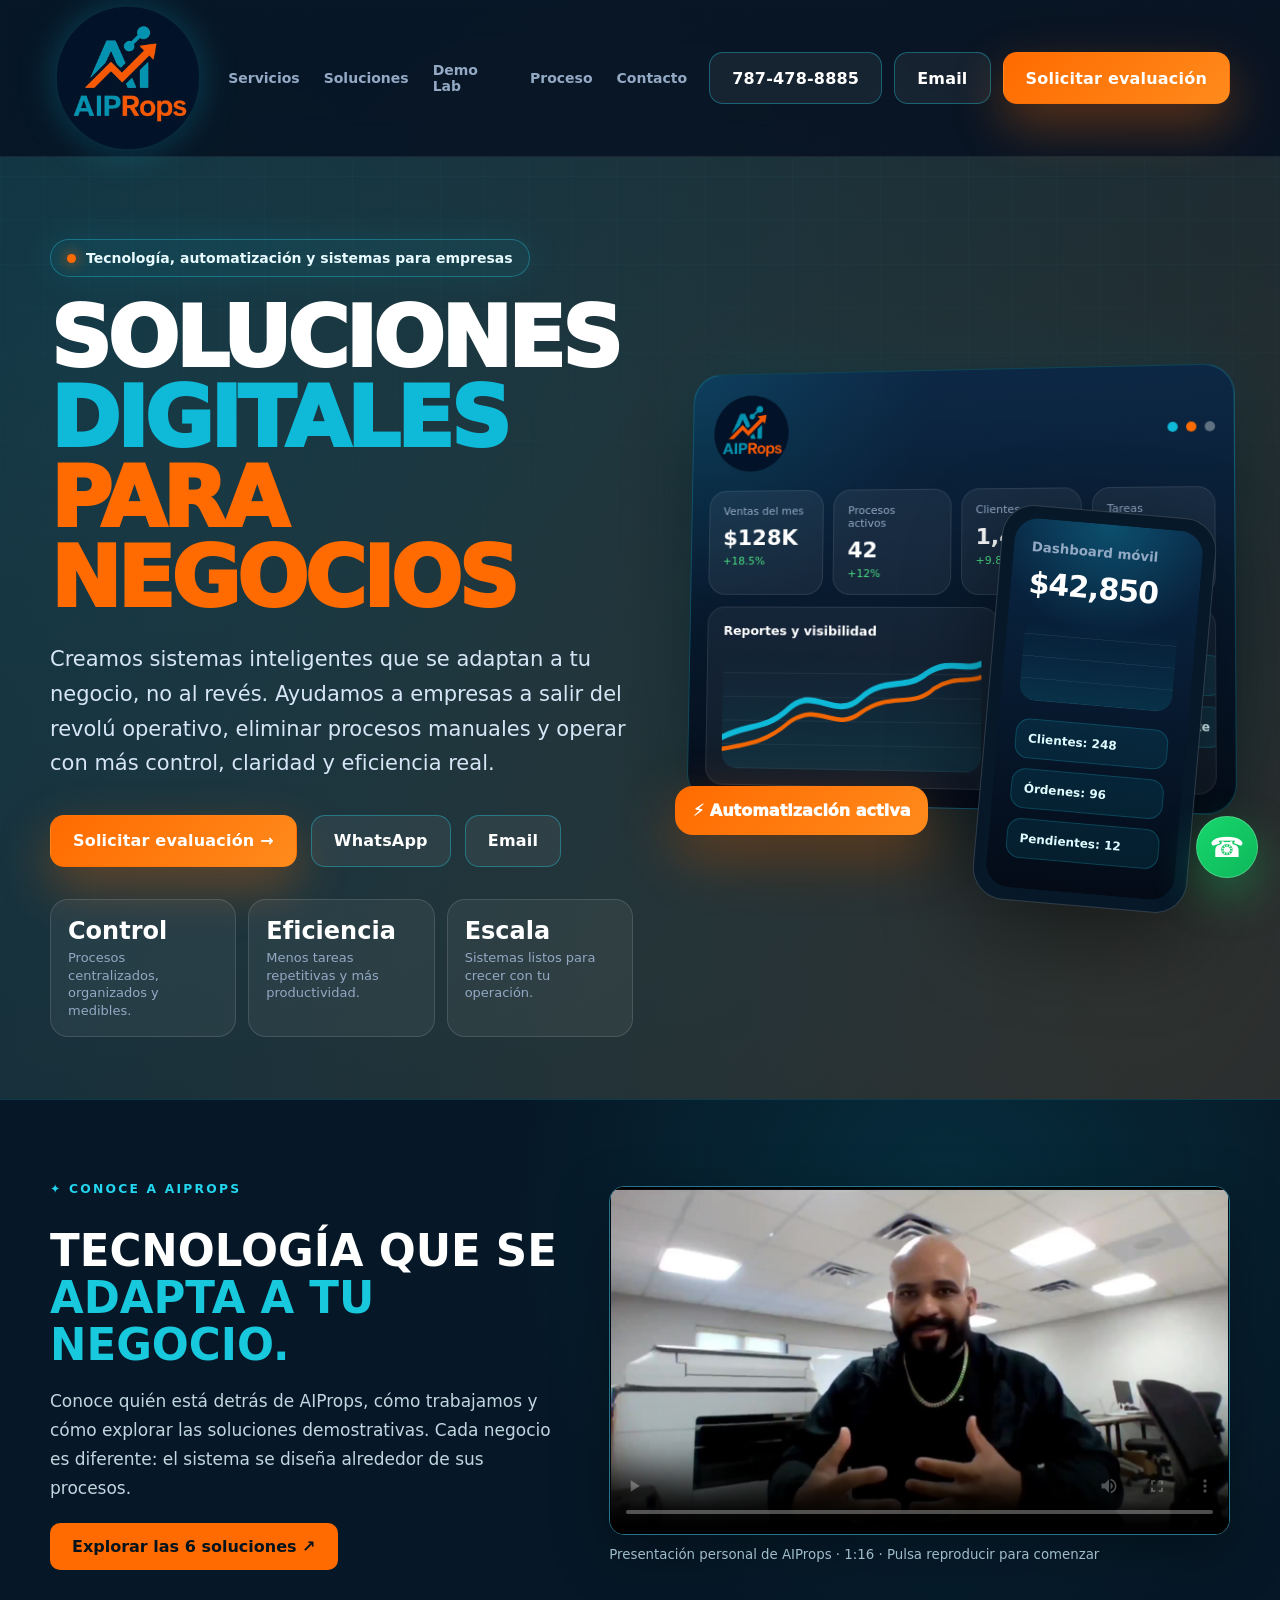
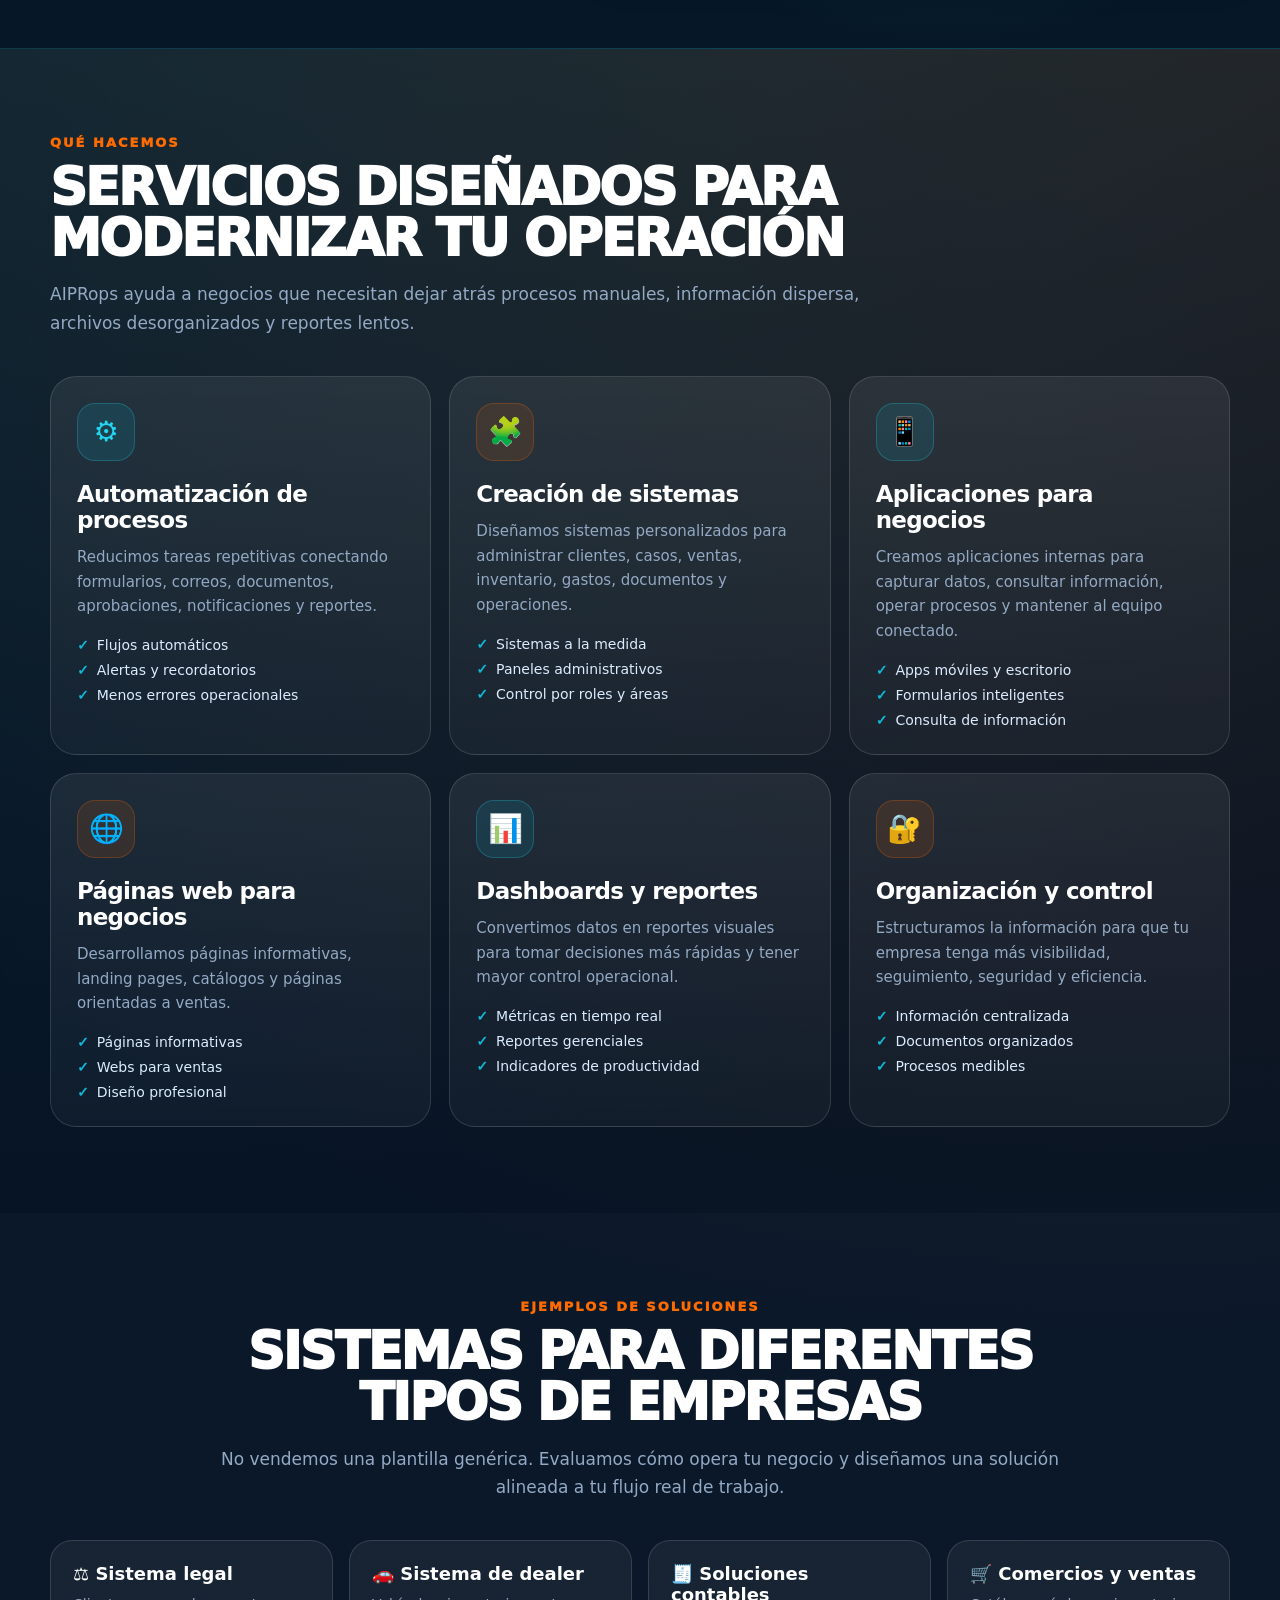
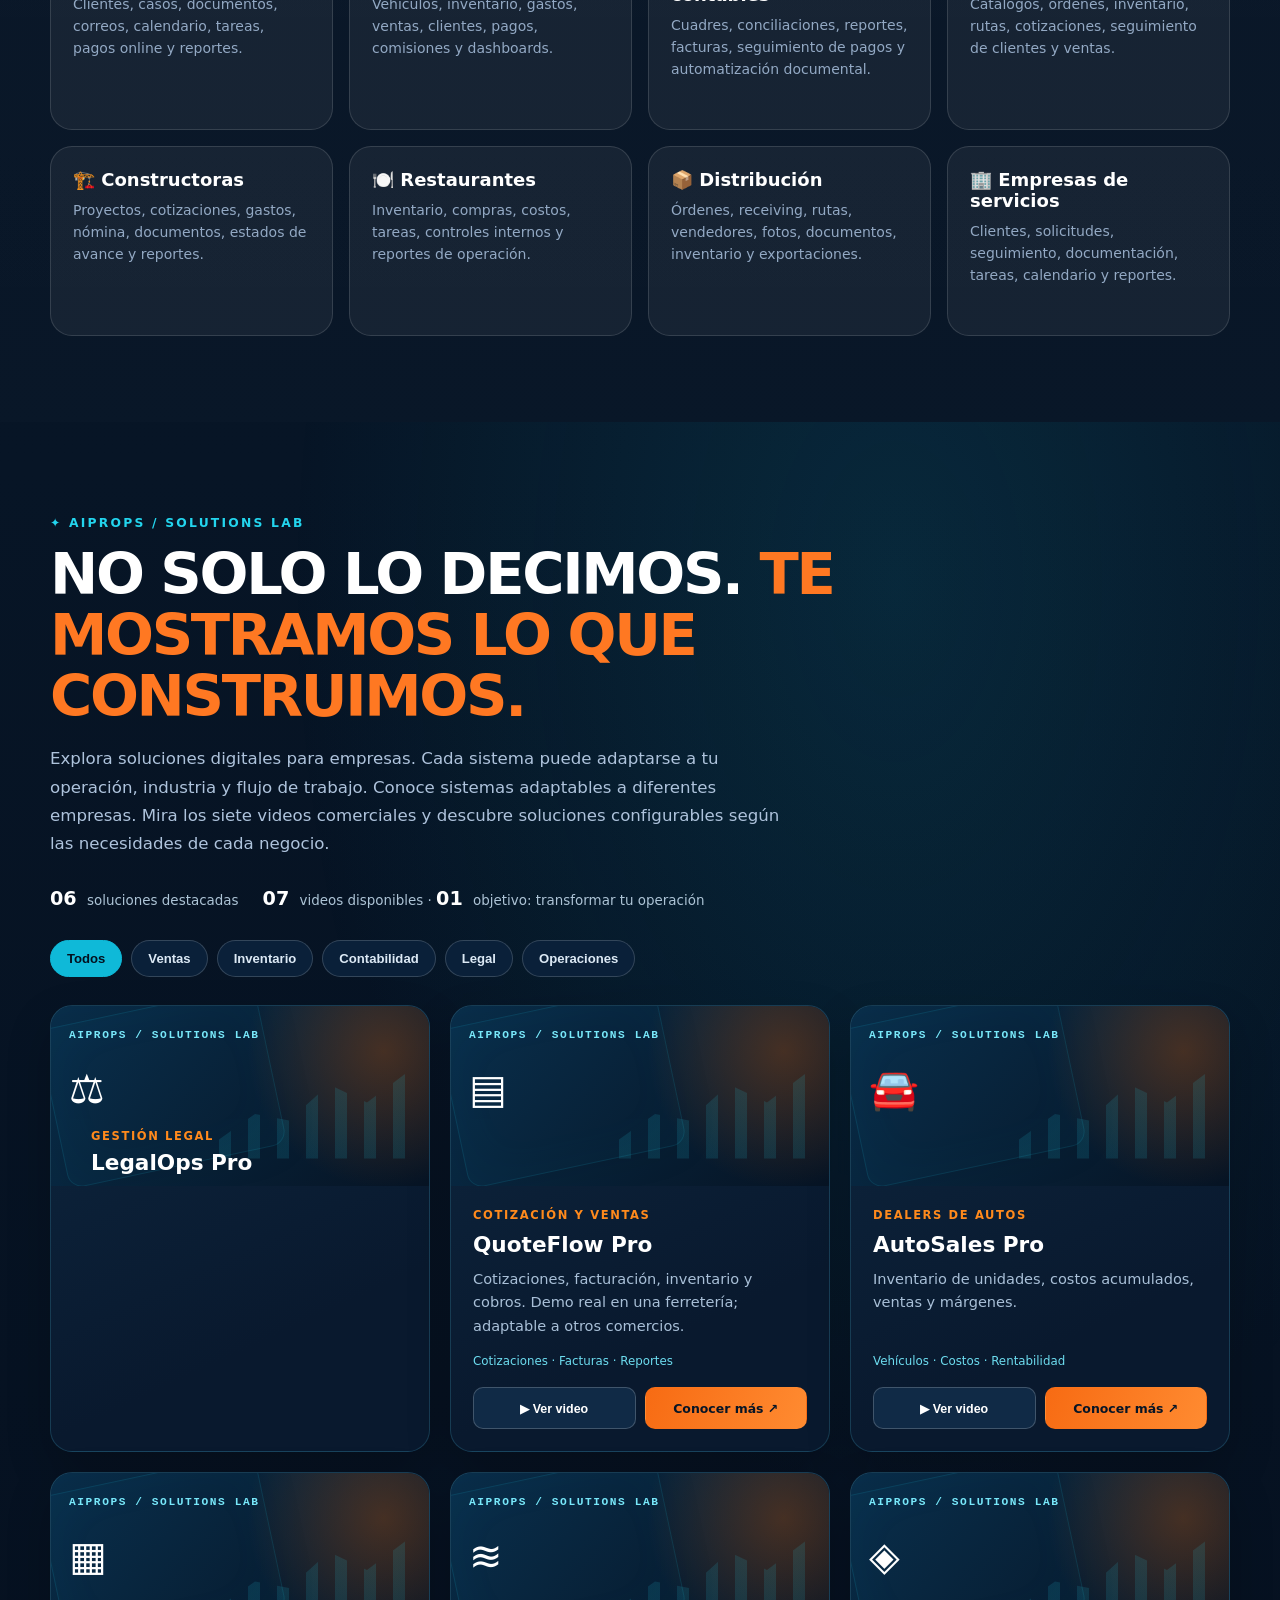
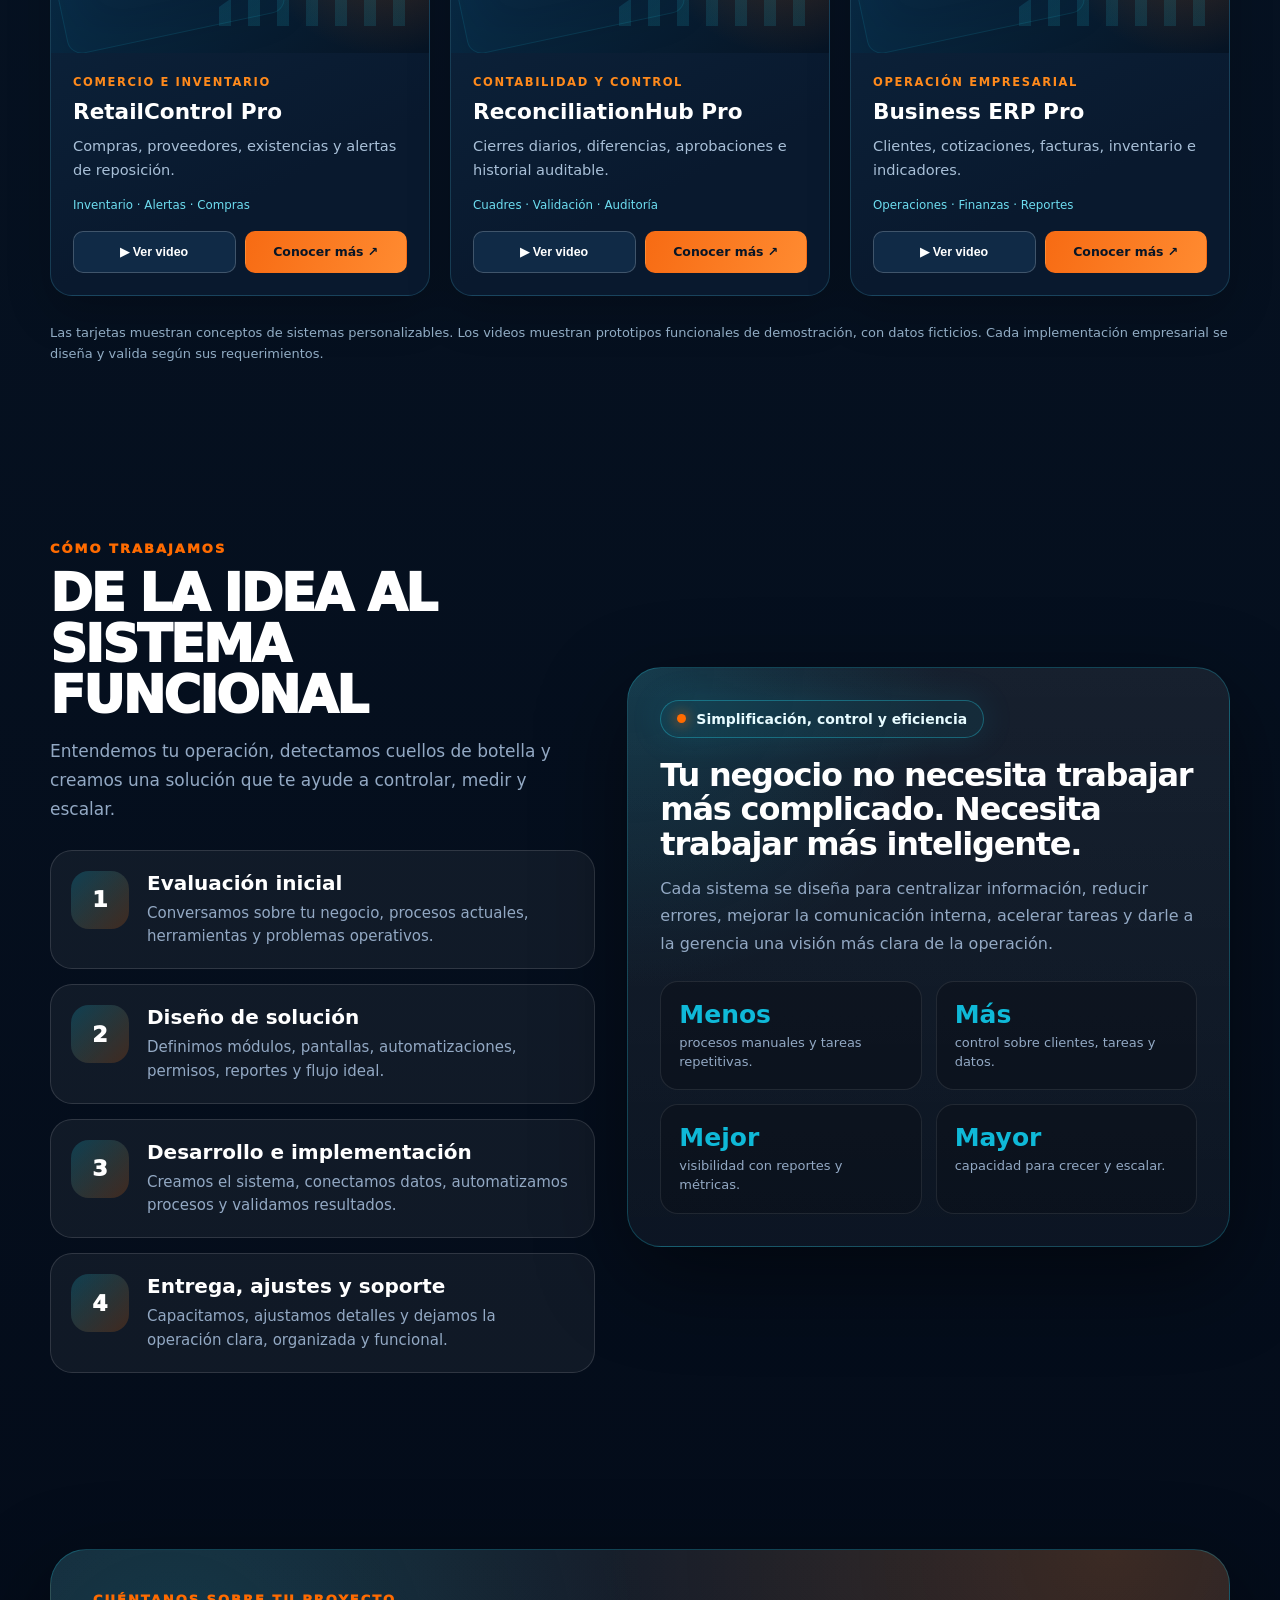
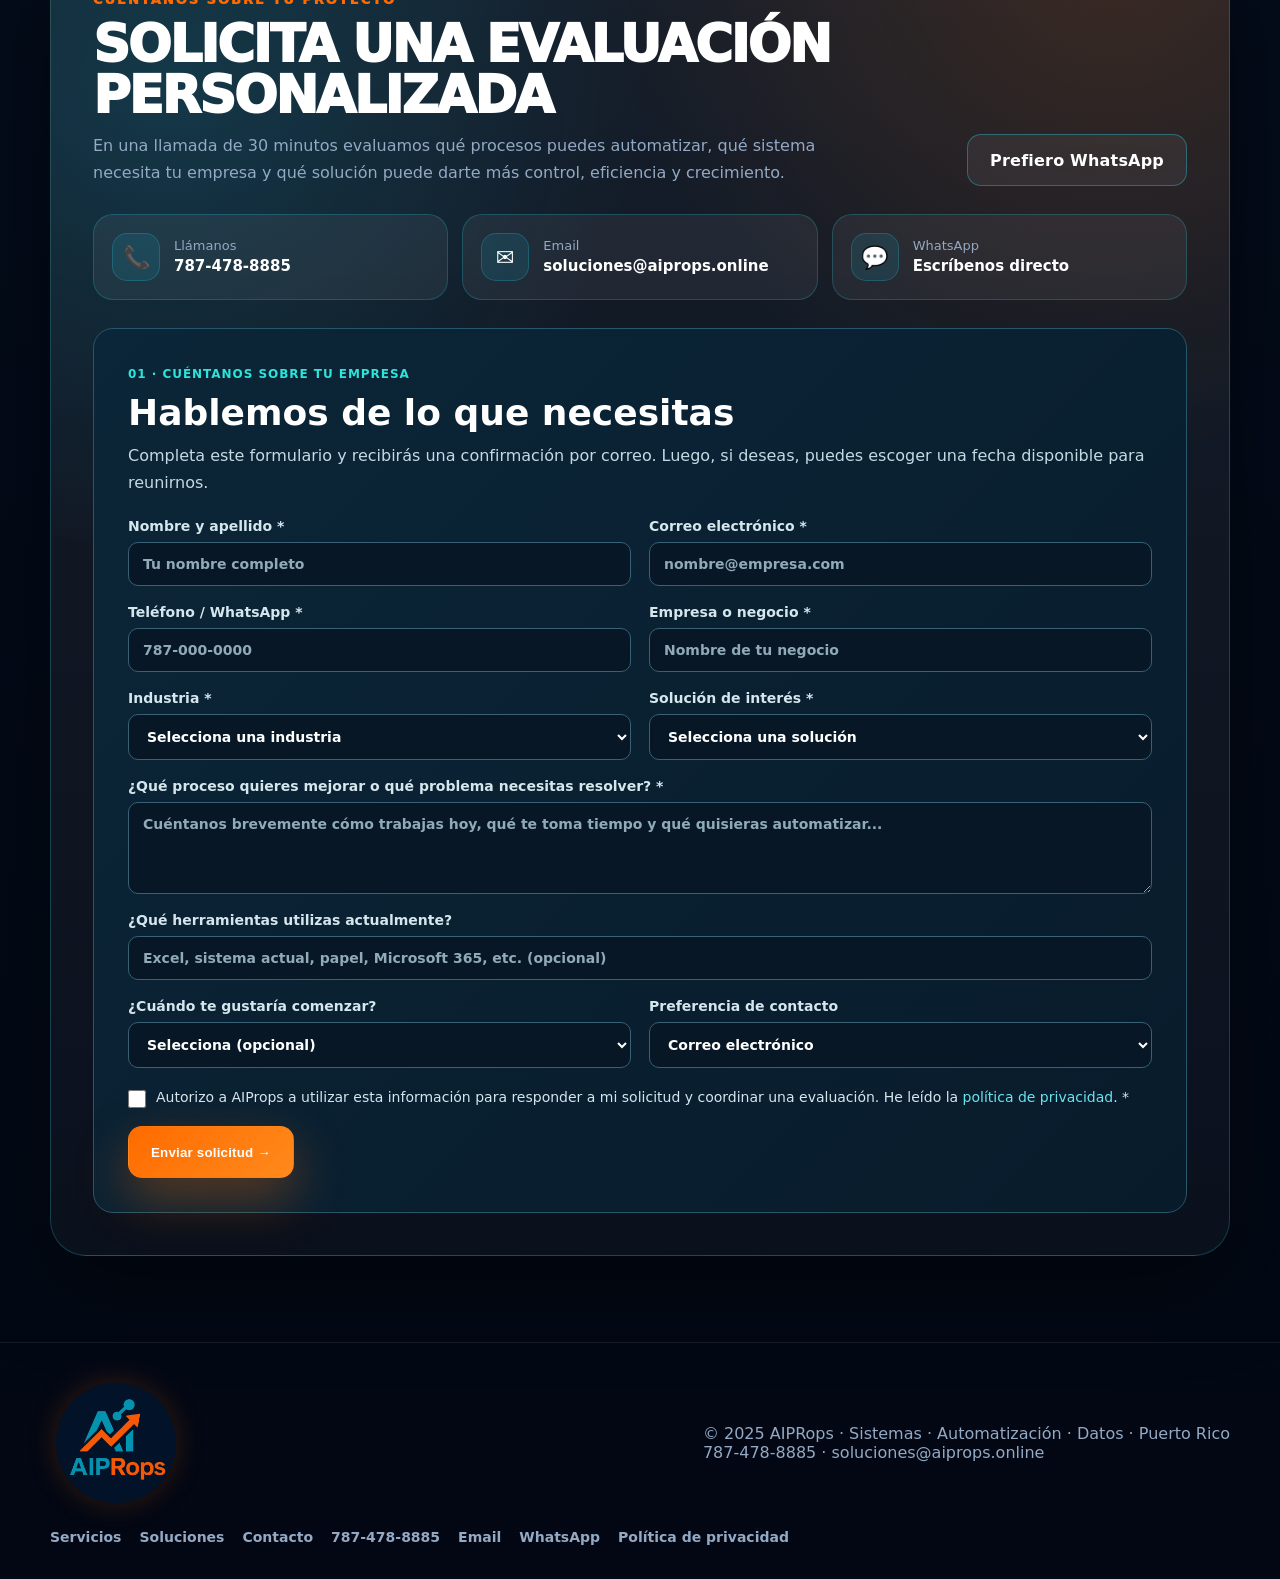
==== commit 93a17cbe: "Update index.html" ====
--- a/index.html
+++ b/index.html
@@ -1419,7 +1419,7 @@
 
 
 <!-- AIProps Solutions Lab: biblioteca audiovisual (sin videos inventados) -->
-<section id="demo-lab" class="lab-section" aria-labelledby="lab-heading"><div class="container"><div class="lab-kicker">✦ AIProps / Solutions Lab</div><h2 class="lab-title" id="lab-heading">NO SOLO LO DECIMOS. <span>TE MOSTRAMOS LO QUE CONSTRUIMOS.</span></h2><p class="lab-desc">Explora soluciones digitales para empresas. Cada sistema puede adaptarse a tu operación, industria y flujo de trabajo. Conoce sistemas adaptables a diferentes empresas. Mira los siete videos comerciales y descubre soluciones configurables según las necesidades de cada negocio.</p><div class="lab-stats"><span><strong>06</strong> soluciones destacadas</span><span><strong>07</strong> videos disponibles · <strong>01</strong> objetivo: transformar tu operación</span></div><div class="lab-filters" role="group" aria-label="Filtrar soluciones"><button type="button" class="lab-filter" data-filter="todos" aria-pressed="true">Todos</button><button type="button" class="lab-filter" data-filter="ventas" aria-pressed="false">Ventas</button><button type="button" class="lab-filter" data-filter="inventario" aria-pressed="false">Inventario</button><button type="button" class="lab-filter" data-filter="contabilidad" aria-pressed="false">Contabilidad</button><button type="button" class="lab-filter" data-filter="legal" aria-pressed="false">Legal</button><button type="button" class="lab-filter" data-filter="operaciones" aria-pressed="false">Operaciones</button></div><div class="lab-grid"><article class="lab-card" data-category="legal"><div class="lab-art"><span class="lab-code">AIPROPS / SOLUTIONS LAB</span><div class="lab-mark" aria-hidden="true">⚖</div><b>VIDEO COMERCIAL DISPONIBLE</b></div><div class="lab-body"><span class="lab-type">Gestión legal</span><h3>LegalOps Pro</h3><p>Clientes, casos, documentos y vencimientos.</p><div class="lab-tags">Expedientes · Tareas · Calendario</div><div class="lab-actions"><button type="button" class="lab-action" data-demo="legalops" aria-label="Ver presentación de LegalOps">▶ Ver video</button><a class="lab-action main" href="soluciones/legalops/" aria-label="Conocer detalles de LegalOps">Conocer más ↗</a></div></div></article><article class="lab-card" data-category="ventas"><div class="lab-art"><span class="lab-code">AIPROPS / SOLUTIONS LAB</span><div class="lab-mark" aria-hidden="true">▤</div><b>VIDEO COMERCIAL DISPONIBLE</b></div><div class="lab-body"><span class="lab-type">Cotización y ventas</span><h3>QuoteFlow Pro</h3><p>Cotizaciones, facturación, inventario y cobros. Demo real en una ferretería; adaptable a otros comercios.</p><div class="lab-tags">Cotizaciones · Facturas · Reportes</div><div class="lab-actions"><button type="button" class="lab-action" data-demo="quoteflow" aria-label="Reproducir video comercial QuoteFlow Pro">▶ Ver video</button><a class="lab-action main" href="soluciones/quoteflow/" aria-label="Conocer QuoteFlow Pro">Conocer más ↗</a></div></div></article><article class="lab-card" data-category="inventario"><div class="lab-art"><span class="lab-code">AIPROPS / SOLUTIONS LAB</span><div class="lab-mark" aria-hidden="true">🚘</div><b>VIDEO COMERCIAL DISPONIBLE</b></div><div class="lab-body"><span class="lab-type">Dealers de autos</span><h3>AutoSales Pro</h3><p>Inventario de unidades, costos acumulados, ventas y márgenes.</p><div class="lab-tags">Vehículos · Costos · Rentabilidad</div><div class="lab-actions"><button type="button" class="lab-action" data-demo="autosales" aria-label="Ver presentación de AutoSales Pro">▶ Ver video</button><a class="lab-action main" href="soluciones/autosales/" aria-label="Conocer detalles de AutoSales Pro">Conocer más ↗</a></div></div></article><article class="lab-card" data-category="inventario"><div class="lab-art"><span class="lab-code">AIPROPS / SOLUTIONS LAB</span><div class="lab-mark" aria-hidden="true">▦</div><b>VIDEO COMERCIAL DISPONIBLE</b></div><div class="lab-body"><span class="lab-type">Comercio e inventario</span><h3>RetailControl Pro</h3><p>Compras, proveedores, existencias y alertas de reposición.</p><div class="lab-tags">Inventario · Alertas · Compras</div><div class="lab-actions"><button type="button" class="lab-action" data-demo="retail" aria-label="Ver presentación de RetailControl">▶ Ver video</button><a class="lab-action main" href="soluciones/retail/" aria-label="Conocer detalles de RetailControl">Conocer más ↗</a></div></div></article><article class="lab-card" data-category="contabilidad"><div class="lab-art"><span class="lab-code">AIPROPS / SOLUTIONS LAB</span><div class="lab-mark" aria-hidden="true">≋</div><b>VIDEO COMERCIAL DISPONIBLE</b></div><div class="lab-body"><span class="lab-type">Contabilidad y control</span><h3>ReconciliationHub Pro</h3><p>Cierres diarios, diferencias, aprobaciones e historial auditable.</p><div class="lab-tags">Cuadres · Validación · Auditoría</div><div class="lab-actions"><button type="button" class="lab-action" data-demo="reconciliation" aria-label="Ver presentación de ReconciliationHub">▶ Ver video</button><a class="lab-action main" href="soluciones/reconciliation/" aria-label="Conocer detalles de ReconciliationHub">Conocer más ↗</a></div></div></article><article class="lab-card" data-category="operaciones"><div class="lab-art"><span class="lab-code">AIPROPS / SOLUTIONS LAB</span><div class="lab-mark" aria-hidden="true">◈</div><b>VIDEO COMERCIAL DISPONIBLE</b></div><div class="lab-body"><span class="lab-type">Operación empresarial</span><h3>Business ERP Pro</h3><p>Clientes, cotizaciones, facturas, inventario e indicadores.</p><div class="lab-tags">Operaciones · Finanzas · Reportes</div><div class="lab-actions"><button type="button" class="lab-action" data-demo="erp" aria-label="Ver presentación de Business ERP">▶ Ver video</button><a class="lab-action main" href="soluciones/erp/" aria-label="Conocer detalles de Business ERP">Conocer más ↗</a></div></div></article></div><p class="lab-note">Las tarjetas muestran conceptos de sistemas personalizables. Los videos muestran prototipos funcionales de demostración, con datos ficticios. Cada implementación empresarial se diseña y valida según sus requerimientos.</p></div></section>
+<section id="demo-lab" class="lab-section" aria-labelledby="lab-heading"><div class="container"><div class="lab-kicker">✦ AIProps / Solutions Lab</div><h2 class="lab-title" id="lab-heading">NO SOLO LO DECIMOS. <span>TE MOSTRAMOS LO QUE CONSTRUIMOS.</span></h2><p class="lab-desc">Explora soluciones digitales para empresas. Cada sistema puede adaptarse a tu operación, industria y flujo de trabajo. Conoce sistemas adaptables a diferentes empresas. Mira los siete videos comerciales y descubre soluciones configurables según las necesidades de cada negocio.</p><div class="lab-stats"><span><strong>06</strong> soluciones destacadas</span><span><strong>07</strong> videos disponibles · <strong>01</strong> objetivo: transformar tu operación</span></div><div class="lab-filters" role="group" aria-label="Filtrar soluciones"><button type="button" class="lab-filter" data-filter="todos" aria-pressed="true">Todos</button><button type="button" class="lab-filter" data-filter="ventas" aria-pressed="false">Ventas</button><button type="button" class="lab-filter" data-filter="inventario" aria-pressed="false">Inventario</button><button type="button" class="lab-filter" data-filter="contabilidad" aria-pressed="false">Contabilidad</button><button type="button" class="lab-filter" data-filter="legal" aria-pressed="false">Legal</button><button type="button" class="lab-filter" data-filter="operaciones" aria-pressed="false">Operaciones</button></div><div class="lab-grid"><article class="lab-card" data-category="legal"><div class="lab-art"><span class="lab-code">AIPROPS / SOLUTIONS LAB</span><div class="lab-mark" aria-hidden="true">⚖</div</div><div class="lab-body"><span class="lab-type">Gestión legal</span><h3>LegalOps Pro</h3><p>Clientes, casos, documentos y vencimientos.</p><div class="lab-tags">Expedientes · Tareas · Calendario</div><div class="lab-actions"><button type="button" class="lab-action" data-demo="legalops" aria-label="Ver presentación de LegalOps">▶ Ver video</button><a class="lab-action main" href="soluciones/legalops/" aria-label="Conocer detalles de LegalOps">Conocer más ↗</a></div></div></article><article class="lab-card" data-category="ventas"><div class="lab-art"><span class="lab-code">AIPROPS / SOLUTIONS LAB</span><div class="lab-mark" aria-hidden="true">▤</div></div><div class="lab-body"><span class="lab-type">Cotización y ventas</span><h3>QuoteFlow Pro</h3><p>Cotizaciones, facturación, inventario y cobros. Demo real en una ferretería; adaptable a otros comercios.</p><div class="lab-tags">Cotizaciones · Facturas · Reportes</div><div class="lab-actions"><button type="button" class="lab-action" data-demo="quoteflow" aria-label="Reproducir video comercial QuoteFlow Pro">▶ Ver video</button><a class="lab-action main" href="soluciones/quoteflow/" aria-label="Conocer QuoteFlow Pro">Conocer más ↗</a></div></div></article><article class="lab-card" data-category="inventario"><div class="lab-art"><span class="lab-code">AIPROPS / SOLUTIONS LAB</span><div class="lab-mark" aria-hidden="true">🚘</div></div><div class="lab-body"><span class="lab-type">Dealers de autos</span><h3>AutoSales Pro</h3><p>Inventario de unidades, costos acumulados, ventas y márgenes.</p><div class="lab-tags">Vehículos · Costos · Rentabilidad</div><div class="lab-actions"><button type="button" class="lab-action" data-demo="autosales" aria-label="Ver presentación de AutoSales Pro">▶ Ver video</button><a class="lab-action main" href="soluciones/autosales/" aria-label="Conocer detalles de AutoSales Pro">Conocer más ↗</a></div></div></article><article class="lab-card" data-category="inventario"><div class="lab-art"><span class="lab-code">AIPROPS / SOLUTIONS LAB</span><div class="lab-mark" aria-hidden="true">▦</div></div><div class="lab-body"><span class="lab-type">Comercio e inventario</span><h3>RetailControl Pro</h3><p>Compras, proveedores, existencias y alertas de reposición.</p><div class="lab-tags">Inventario · Alertas · Compras</div><div class="lab-actions"><button type="button" class="lab-action" data-demo="retail" aria-label="Ver presentación de RetailControl">▶ Ver video</button><a class="lab-action main" href="soluciones/retail/" aria-label="Conocer detalles de RetailControl">Conocer más ↗</a></div></div></article><article class="lab-card" data-category="contabilidad"><div class="lab-art"><span class="lab-code">AIPROPS / SOLUTIONS LAB</span><div class="lab-mark" aria-hidden="true">≋</div></div><div class="lab-body"><span class="lab-type">Contabilidad y control</span><h3>ReconciliationHub Pro</h3><p>Cierres diarios, diferencias, aprobaciones e historial auditable.</p><div class="lab-tags">Cuadres · Validación · Auditoría</div><div class="lab-actions"><button type="button" class="lab-action" data-demo="reconciliation" aria-label="Ver presentación de ReconciliationHub">▶ Ver video</button><a class="lab-action main" href="soluciones/reconciliation/" aria-label="Conocer detalles de ReconciliationHub">Conocer más ↗</a></div></div></article><article class="lab-card" data-category="operaciones"><div class="lab-art"><span class="lab-code">AIPROPS / SOLUTIONS LAB</span><div class="lab-mark" aria-hidden="true">◈</div></div><div class="lab-body"><span class="lab-type">Operación empresarial</span><h3>Business ERP Pro</h3><p>Clientes, cotizaciones, facturas, inventario e indicadores.</p><div class="lab-tags">Operaciones · Finanzas · Reportes</div><div class="lab-actions"><button type="button" class="lab-action" data-demo="erp" aria-label="Ver presentación de Business ERP">▶ Ver video</button><a class="lab-action main" href="soluciones/erp/" aria-label="Conocer detalles de Business ERP">Conocer más ↗</a></div></div></article></div><p class="lab-note">Las tarjetas muestran conceptos de sistemas personalizables. Los videos muestran prototipos funcionales de demostración, con datos ficticios. Cada implementación empresarial se diseña y valida según sus requerimientos.</p></div></section>
 <dialog class="lab-video-dialog" id="labVideoDialog" aria-labelledby="labDialogTitle"><div class="lab-dialog-content"><div class="lab-dialog-top"><h2 class="lab-dialog-title" id="labDialogTitle">Demostración</h2><button type="button" class="lab-dialog-close" id="labDialogClose" aria-label="Cerrar demostración">✕ Cerrar</button></div><div id="labVideoHolder"></div><p class="lab-dialog-copy" id="labDialogCopy"></p><a class="lab-dialog-cta" href="#agenda" id="labDialogCta">Solicitar información →</a></div></dialog>
 
     <section id="proceso">
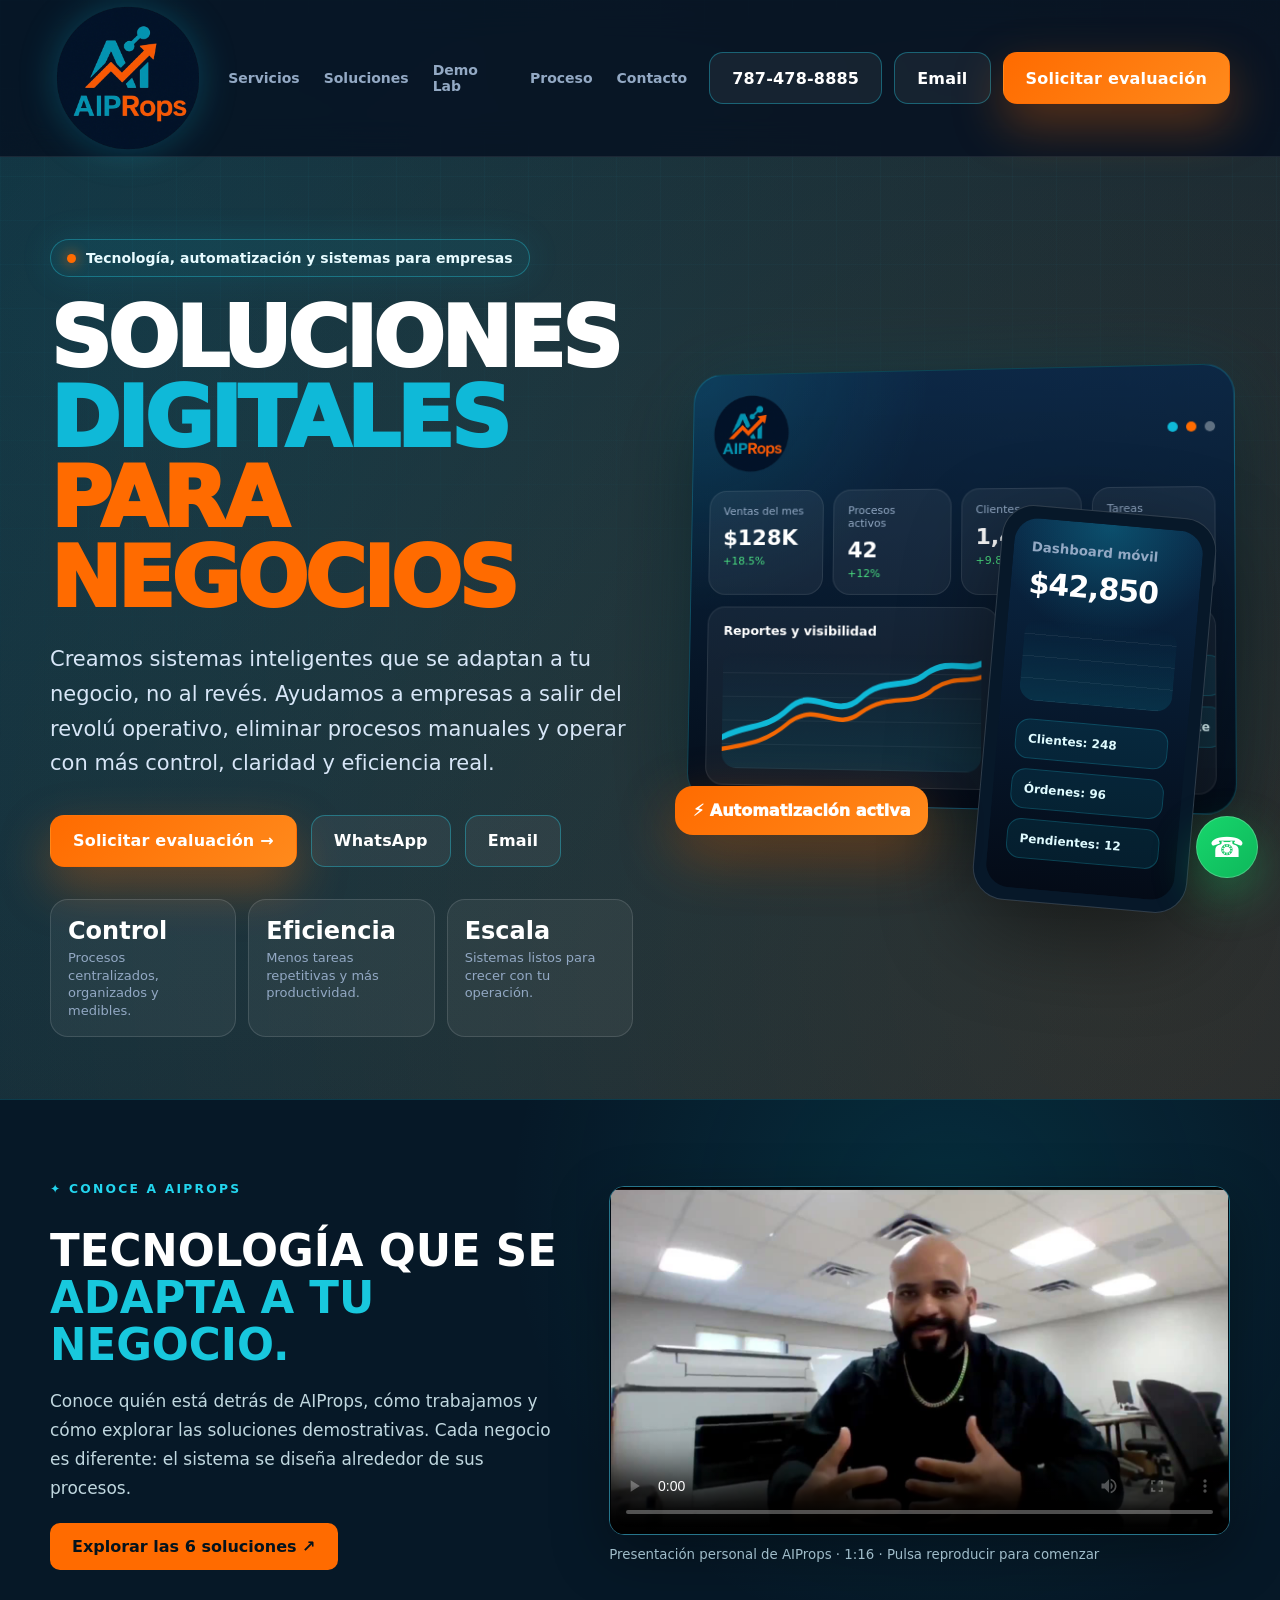
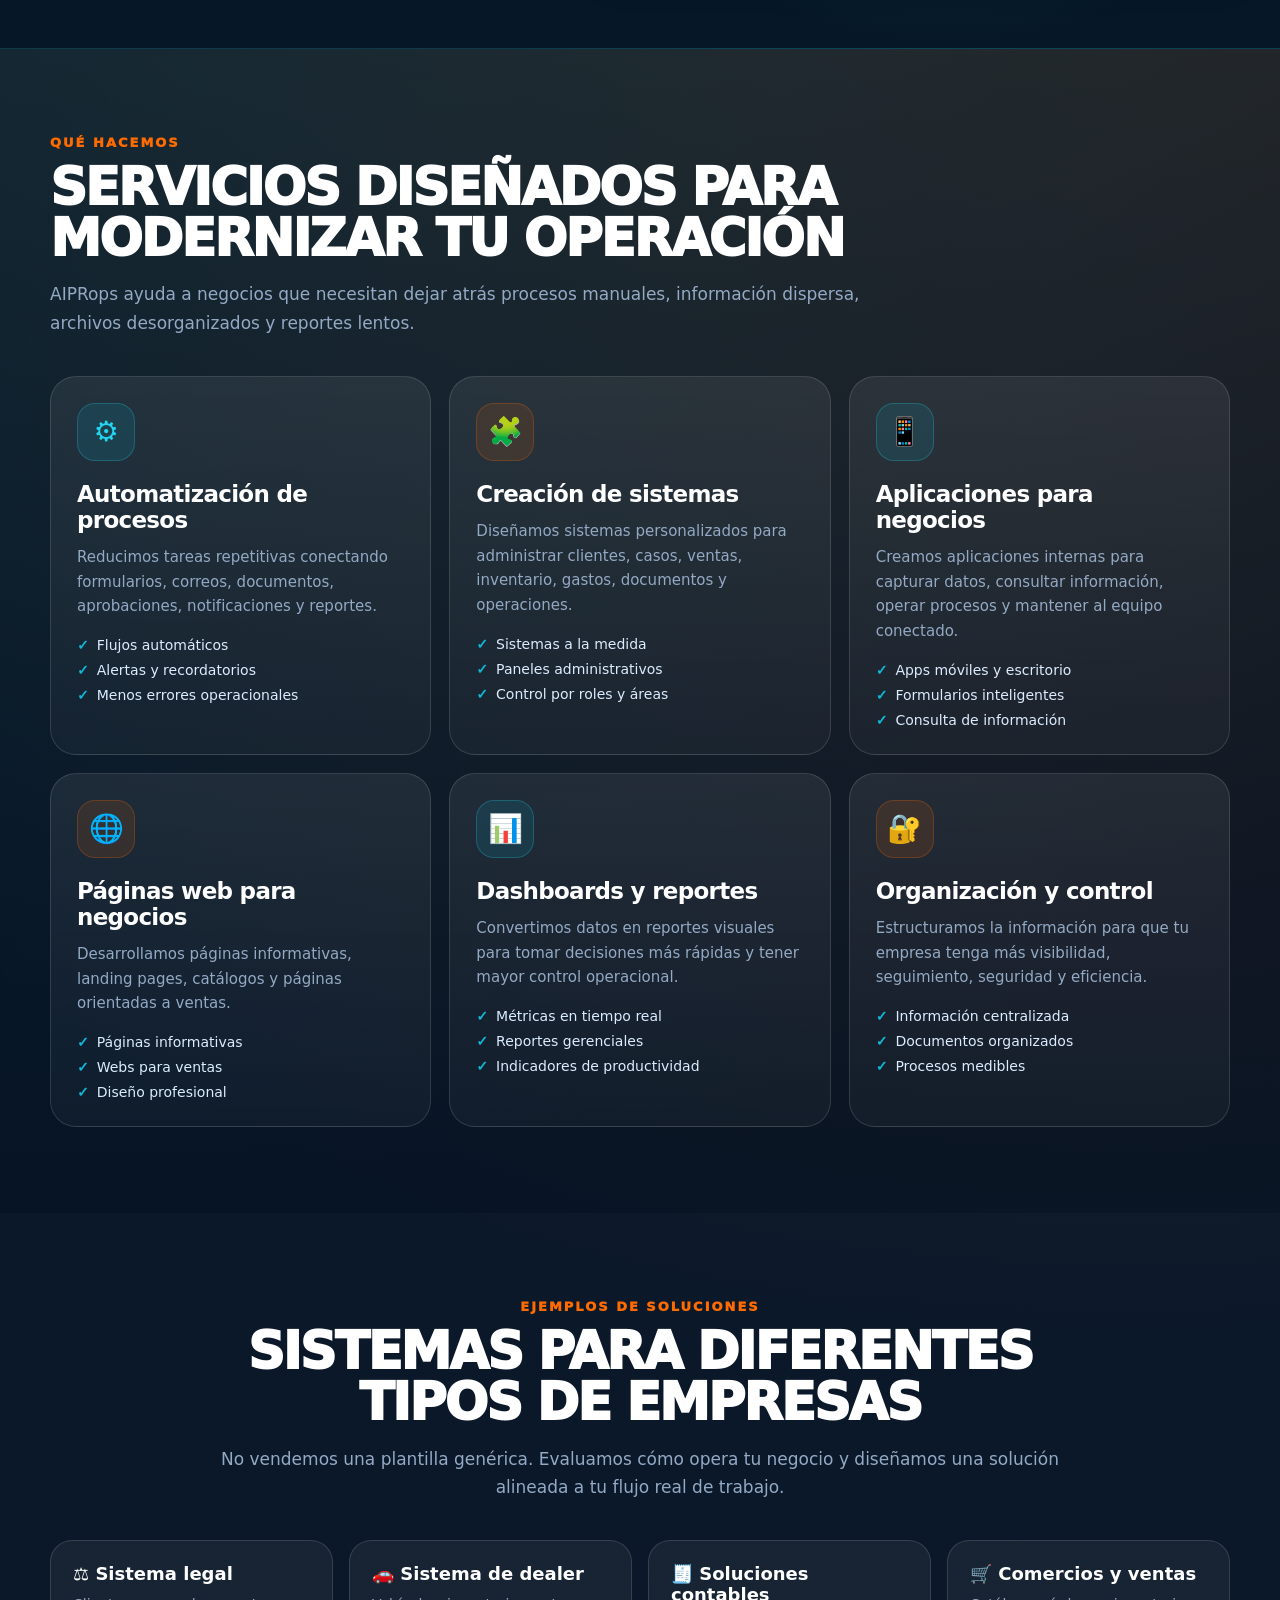
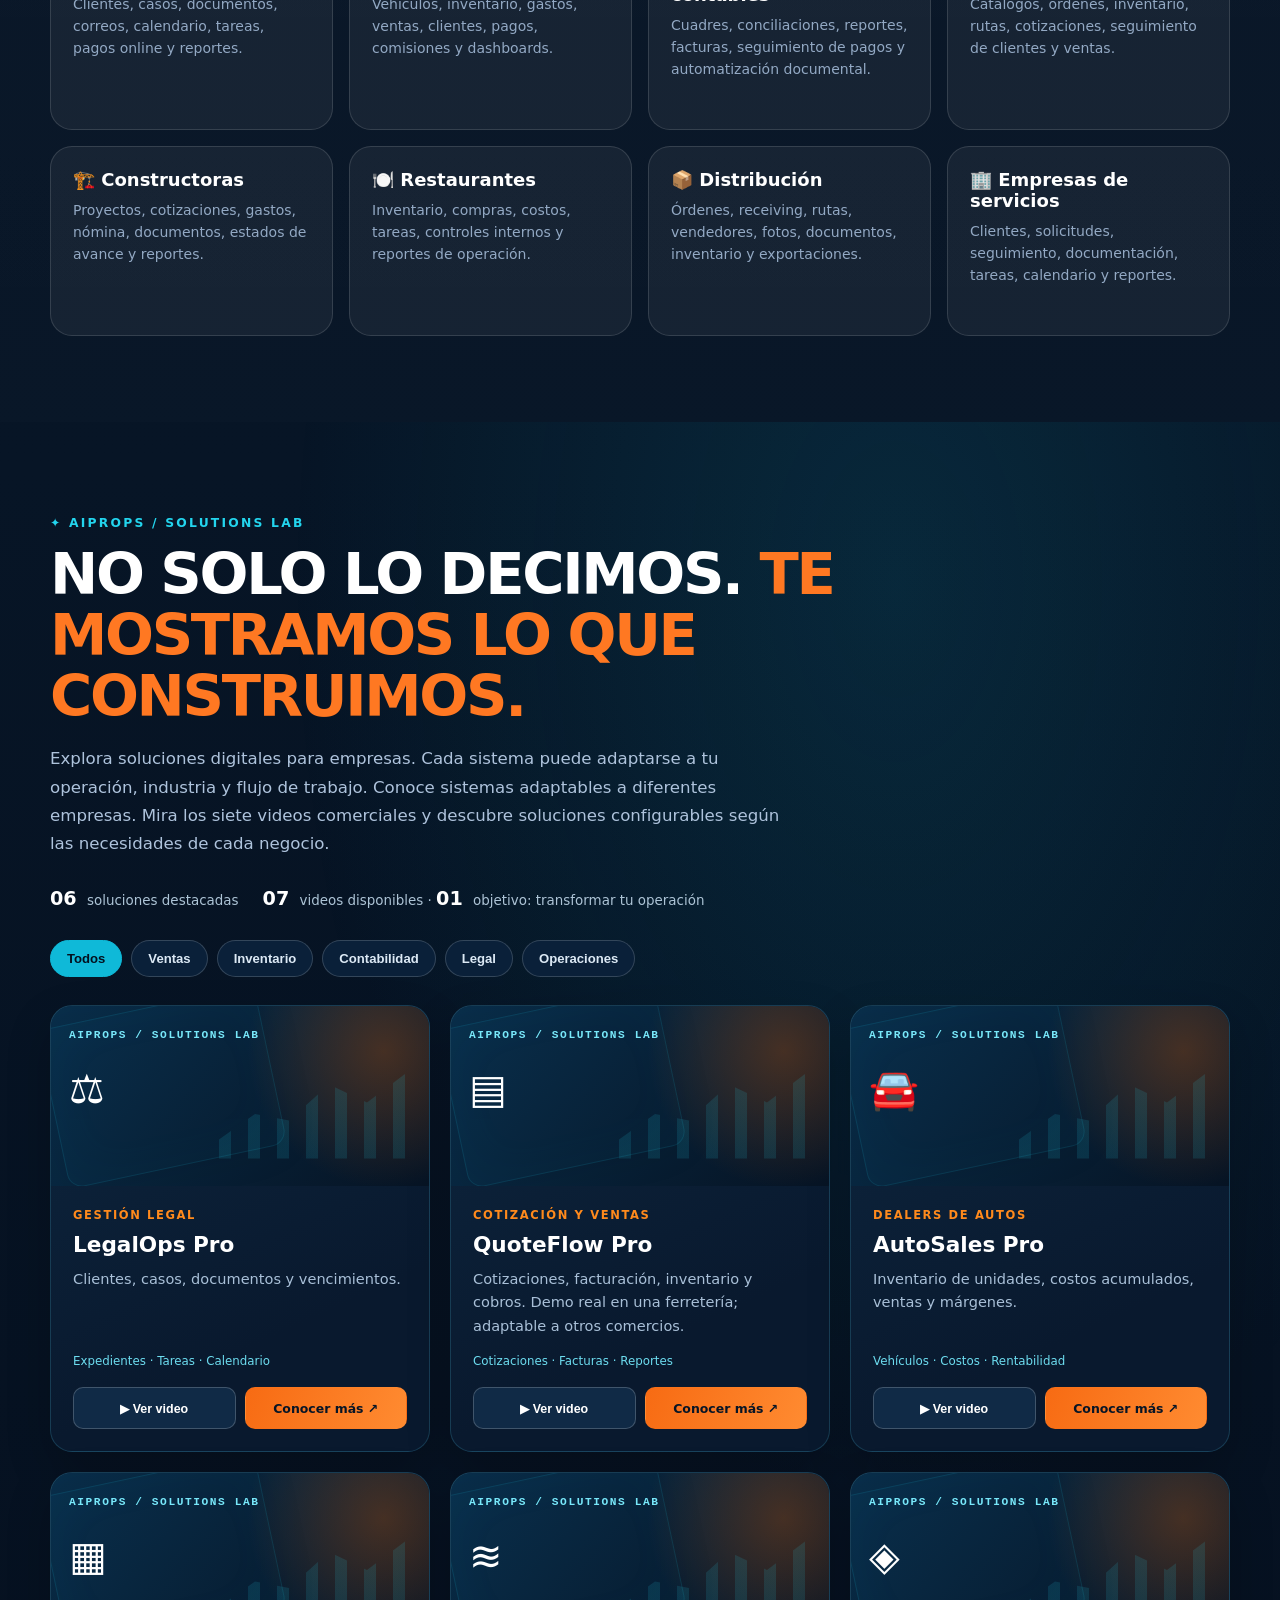
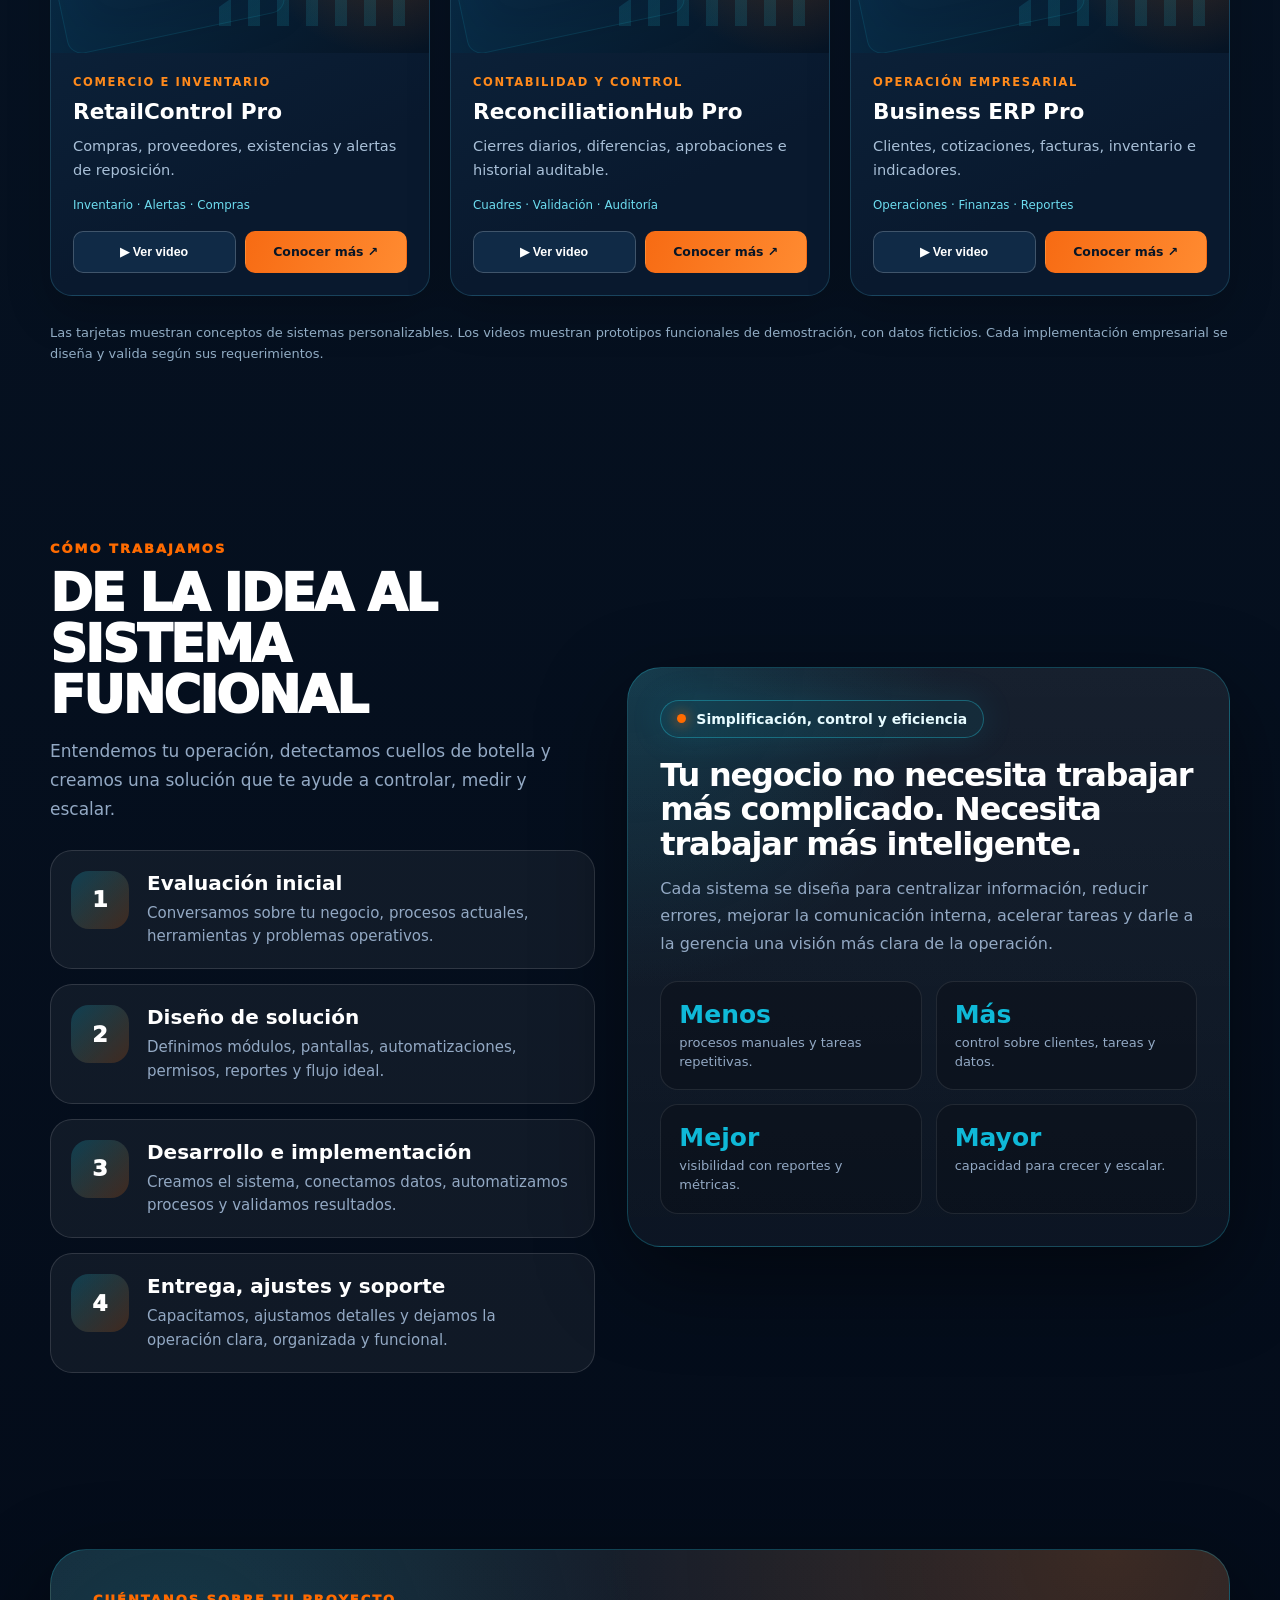
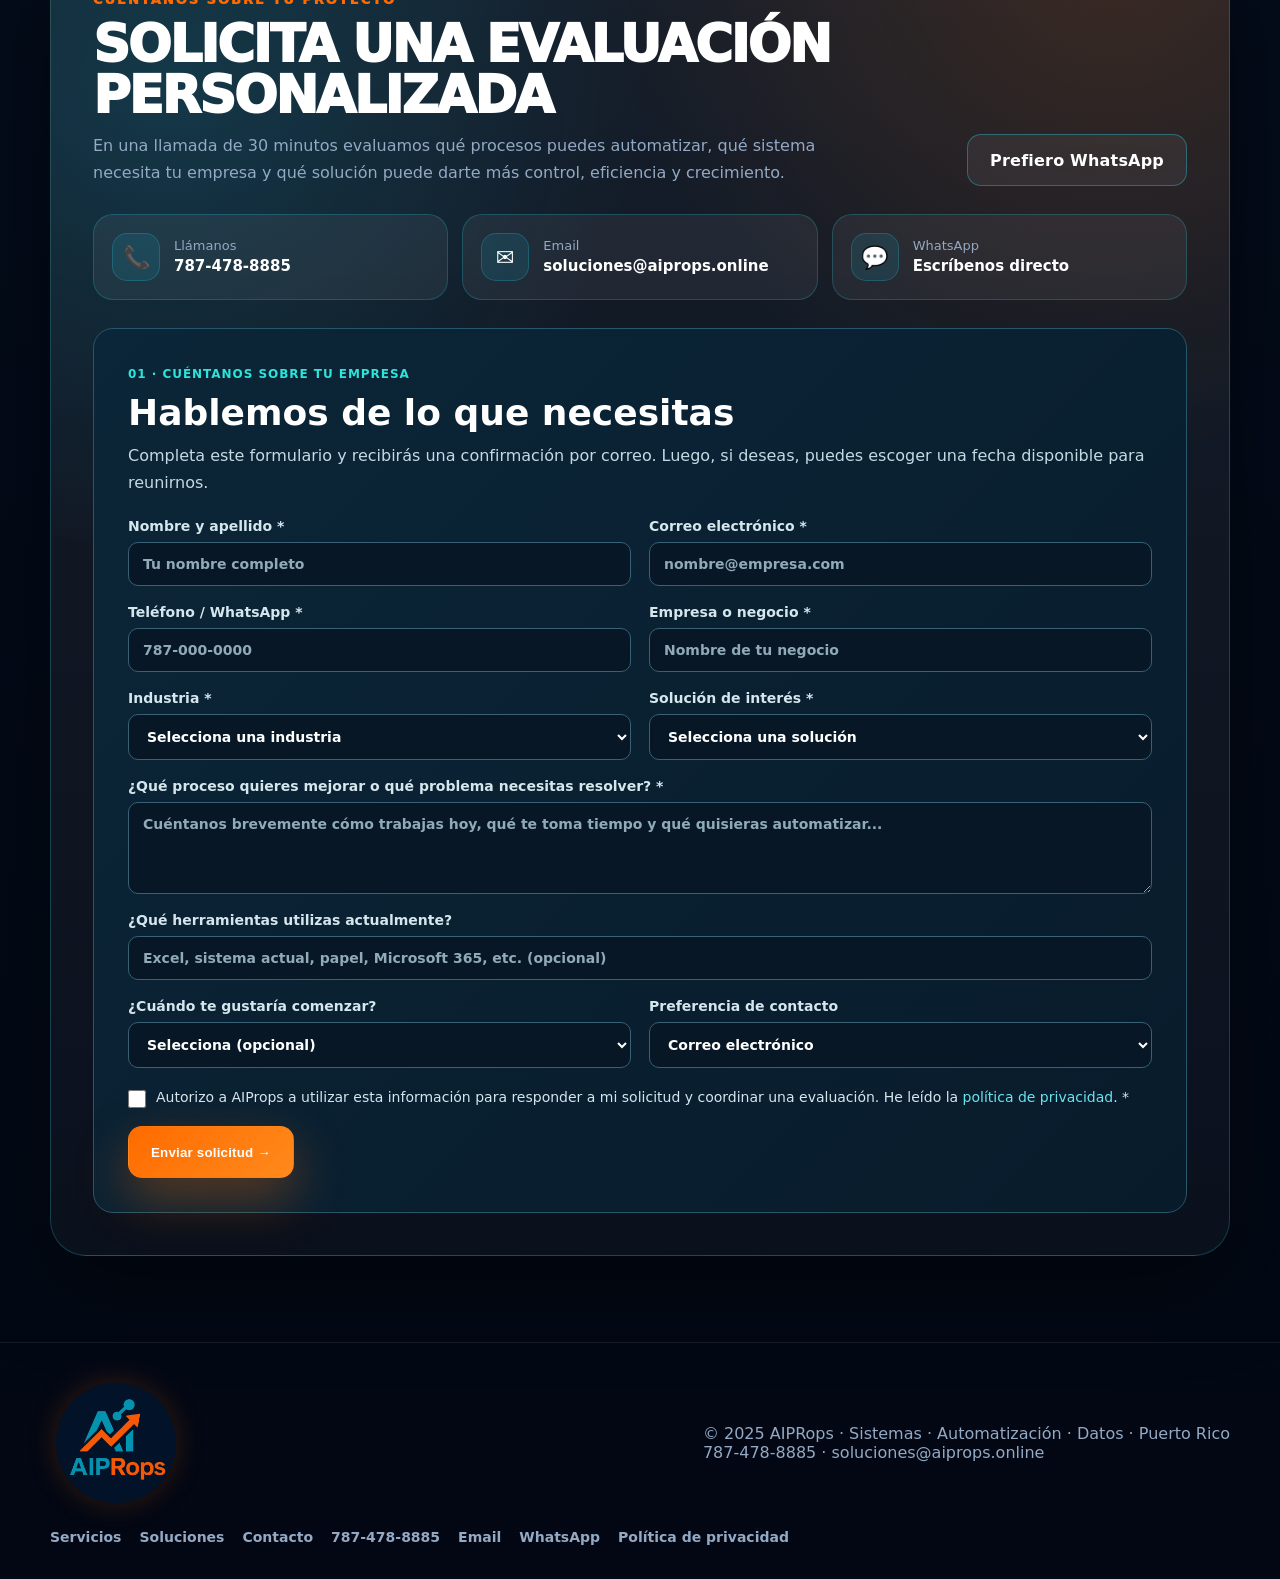
==== commit afebac48: "Update index.html" ====
--- a/index.html
+++ b/index.html
@@ -1419,7 +1419,8 @@
 
 
 <!-- AIProps Solutions Lab: biblioteca audiovisual (sin videos inventados) -->
-<section id="demo-lab" class="lab-section" aria-labelledby="lab-heading"><div class="container"><div class="lab-kicker">✦ AIProps / Solutions Lab</div><h2 class="lab-title" id="lab-heading">NO SOLO LO DECIMOS. <span>TE MOSTRAMOS LO QUE CONSTRUIMOS.</span></h2><p class="lab-desc">Explora soluciones digitales para empresas. Cada sistema puede adaptarse a tu operación, industria y flujo de trabajo. Conoce sistemas adaptables a diferentes empresas. Mira los siete videos comerciales y descubre soluciones configurables según las necesidades de cada negocio.</p><div class="lab-stats"><span><strong>06</strong> soluciones destacadas</span><span><strong>07</strong> videos disponibles · <strong>01</strong> objetivo: transformar tu operación</span></div><div class="lab-filters" role="group" aria-label="Filtrar soluciones"><button type="button" class="lab-filter" data-filter="todos" aria-pressed="true">Todos</button><button type="button" class="lab-filter" data-filter="ventas" aria-pressed="false">Ventas</button><button type="button" class="lab-filter" data-filter="inventario" aria-pressed="false">Inventario</button><button type="button" class="lab-filter" data-filter="contabilidad" aria-pressed="false">Contabilidad</button><button type="button" class="lab-filter" data-filter="legal" aria-pressed="false">Legal</button><button type="button" class="lab-filter" data-filter="operaciones" aria-pressed="false">Operaciones</button></div><div class="lab-grid"><article class="lab-card" data-category="legal"><div class="lab-art"><span class="lab-code">AIPROPS / SOLUTIONS LAB</span><div class="lab-mark" aria-hidden="true">⚖</div</div><div class="lab-body"><span class="lab-type">Gestión legal</span><h3>LegalOps Pro</h3><p>Clientes, casos, documentos y vencimientos.</p><div class="lab-tags">Expedientes · Tareas · Calendario</div><div class="lab-actions"><button type="button" class="lab-action" data-demo="legalops" aria-label="Ver presentación de LegalOps">▶ Ver video</button><a class="lab-action main" href="soluciones/legalops/" aria-label="Conocer detalles de LegalOps">Conocer más ↗</a></div></div></article><article class="lab-card" data-category="ventas"><div class="lab-art"><span class="lab-code">AIPROPS / SOLUTIONS LAB</span><div class="lab-mark" aria-hidden="true">▤</div></div><div class="lab-body"><span class="lab-type">Cotización y ventas</span><h3>QuoteFlow Pro</h3><p>Cotizaciones, facturación, inventario y cobros. Demo real en una ferretería; adaptable a otros comercios.</p><div class="lab-tags">Cotizaciones · Facturas · Reportes</div><div class="lab-actions"><button type="button" class="lab-action" data-demo="quoteflow" aria-label="Reproducir video comercial QuoteFlow Pro">▶ Ver video</button><a class="lab-action main" href="soluciones/quoteflow/" aria-label="Conocer QuoteFlow Pro">Conocer más ↗</a></div></div></article><article class="lab-card" data-category="inventario"><div class="lab-art"><span class="lab-code">AIPROPS / SOLUTIONS LAB</span><div class="lab-mark" aria-hidden="true">🚘</div></div><div class="lab-body"><span class="lab-type">Dealers de autos</span><h3>AutoSales Pro</h3><p>Inventario de unidades, costos acumulados, ventas y márgenes.</p><div class="lab-tags">Vehículos · Costos · Rentabilidad</div><div class="lab-actions"><button type="button" class="lab-action" data-demo="autosales" aria-label="Ver presentación de AutoSales Pro">▶ Ver video</button><a class="lab-action main" href="soluciones/autosales/" aria-label="Conocer detalles de AutoSales Pro">Conocer más ↗</a></div></div></article><article class="lab-card" data-category="inventario"><div class="lab-art"><span class="lab-code">AIPROPS / SOLUTIONS LAB</span><div class="lab-mark" aria-hidden="true">▦</div></div><div class="lab-body"><span class="lab-type">Comercio e inventario</span><h3>RetailControl Pro</h3><p>Compras, proveedores, existencias y alertas de reposición.</p><div class="lab-tags">Inventario · Alertas · Compras</div><div class="lab-actions"><button type="button" class="lab-action" data-demo="retail" aria-label="Ver presentación de RetailControl">▶ Ver video</button><a class="lab-action main" href="soluciones/retail/" aria-label="Conocer detalles de RetailControl">Conocer más ↗</a></div></div></article><article class="lab-card" data-category="contabilidad"><div class="lab-art"><span class="lab-code">AIPROPS / SOLUTIONS LAB</span><div class="lab-mark" aria-hidden="true">≋</div></div><div class="lab-body"><span class="lab-type">Contabilidad y control</span><h3>ReconciliationHub Pro</h3><p>Cierres diarios, diferencias, aprobaciones e historial auditable.</p><div class="lab-tags">Cuadres · Validación · Auditoría</div><div class="lab-actions"><button type="button" class="lab-action" data-demo="reconciliation" aria-label="Ver presentación de ReconciliationHub">▶ Ver video</button><a class="lab-action main" href="soluciones/reconciliation/" aria-label="Conocer detalles de ReconciliationHub">Conocer más ↗</a></div></div></article><article class="lab-card" data-category="operaciones"><div class="lab-art"><span class="lab-code">AIPROPS / SOLUTIONS LAB</span><div class="lab-mark" aria-hidden="true">◈</div></div><div class="lab-body"><span class="lab-type">Operación empresarial</span><h3>Business ERP Pro</h3><p>Clientes, cotizaciones, facturas, inventario e indicadores.</p><div class="lab-tags">Operaciones · Finanzas · Reportes</div><div class="lab-actions"><button type="button" class="lab-action" data-demo="erp" aria-label="Ver presentación de Business ERP">▶ Ver video</button><a class="lab-action main" href="soluciones/erp/" aria-label="Conocer detalles de Business ERP">Conocer más ↗</a></div></div></article></div><p class="lab-note">Las tarjetas muestran conceptos de sistemas personalizables. Los videos muestran prototipos funcionales de demostración, con datos ficticios. Cada implementación empresarial se diseña y valida según sus requerimientos.</p></div></section>
+<section id="demo-lab" class="lab-section" aria-labelledby="lab-heading"><div class="container"><div class="lab-kicker">✦ AIProps / Solutions Lab</div><h2 class="lab-title" id="lab-heading">NO SOLO LO DECIMOS. <span>TE MOSTRAMOS LO QUE CONSTRUIMOS.</span></h2><p class="lab-desc">Explora soluciones digitales para empresas. Cada sistema puede adaptarse a tu operación, industria y flujo de trabajo. Conoce sistemas adaptables a diferentes empresas. Mira los siete videos comerciales y descubre soluciones configurables según las necesidades de cada negocio.</p><div class="lab-stats"><span><strong>06</strong> soluciones destacadas</span><span><strong>07</strong> videos disponibles · <strong>01</strong> objetivo: transformar tu operación</span></div><div class="lab-filters" role="group" aria-label="Filtrar soluciones"><button type="button" class="lab-filter" data-filter="todos" aria-pressed="true">Todos</button><button type="button" class="lab-filter" data-filter="ventas" aria-pressed="false">Ventas</button><button type="button" class="lab-filter" data-filter="inventario" aria-pressed="false">Inventario</button><button type="button" class="lab-filter" data-filter="contabilidad" aria-pressed="false">Contabilidad</button><button type="button" class="lab-filter" data-filter="legal" aria-pressed="false">Legal</button><button type="button" class="lab-filter" data-filter="operaciones" aria-pressed="false">Operaciones</button></div><div class="lab-grid"><article class="lab-card" data-category="legal"><div class="lab-art"><span class="lab-code">AIPROPS / SOLUTIONS LAB</span><div class="lab-mark" aria-hidden="true">⚖</div>
+</div><div class="lab-body"><span class="lab-type">Gestión legal</span><h3>LegalOps Pro</h3><p>Clientes, casos, documentos y vencimientos.</p><div class="lab-tags">Expedientes · Tareas · Calendario</div><div class="lab-actions"><button type="button" class="lab-action" data-demo="legalops" aria-label="Ver presentación de LegalOps">▶ Ver video</button><a class="lab-action main" href="soluciones/legalops/" aria-label="Conocer detalles de LegalOps">Conocer más ↗</a></div></div></article><article class="lab-card" data-category="ventas"><div class="lab-art"><span class="lab-code">AIPROPS / SOLUTIONS LAB</span><div class="lab-mark" aria-hidden="true">▤</div></div><div class="lab-body"><span class="lab-type">Cotización y ventas</span><h3>QuoteFlow Pro</h3><p>Cotizaciones, facturación, inventario y cobros. Demo real en una ferretería; adaptable a otros comercios.</p><div class="lab-tags">Cotizaciones · Facturas · Reportes</div><div class="lab-actions"><button type="button" class="lab-action" data-demo="quoteflow" aria-label="Reproducir video comercial QuoteFlow Pro">▶ Ver video</button><a class="lab-action main" href="soluciones/quoteflow/" aria-label="Conocer QuoteFlow Pro">Conocer más ↗</a></div></div></article><article class="lab-card" data-category="inventario"><div class="lab-art"><span class="lab-code">AIPROPS / SOLUTIONS LAB</span><div class="lab-mark" aria-hidden="true">🚘</div></div><div class="lab-body"><span class="lab-type">Dealers de autos</span><h3>AutoSales Pro</h3><p>Inventario de unidades, costos acumulados, ventas y márgenes.</p><div class="lab-tags">Vehículos · Costos · Rentabilidad</div><div class="lab-actions"><button type="button" class="lab-action" data-demo="autosales" aria-label="Ver presentación de AutoSales Pro">▶ Ver video</button><a class="lab-action main" href="soluciones/autosales/" aria-label="Conocer detalles de AutoSales Pro">Conocer más ↗</a></div></div></article><article class="lab-card" data-category="inventario"><div class="lab-art"><span class="lab-code">AIPROPS / SOLUTIONS LAB</span><div class="lab-mark" aria-hidden="true">▦</div></div><div class="lab-body"><span class="lab-type">Comercio e inventario</span><h3>RetailControl Pro</h3><p>Compras, proveedores, existencias y alertas de reposición.</p><div class="lab-tags">Inventario · Alertas · Compras</div><div class="lab-actions"><button type="button" class="lab-action" data-demo="retail" aria-label="Ver presentación de RetailControl">▶ Ver video</button><a class="lab-action main" href="soluciones/retail/" aria-label="Conocer detalles de RetailControl">Conocer más ↗</a></div></div></article><article class="lab-card" data-category="contabilidad"><div class="lab-art"><span class="lab-code">AIPROPS / SOLUTIONS LAB</span><div class="lab-mark" aria-hidden="true">≋</div></div><div class="lab-body"><span class="lab-type">Contabilidad y control</span><h3>ReconciliationHub Pro</h3><p>Cierres diarios, diferencias, aprobaciones e historial auditable.</p><div class="lab-tags">Cuadres · Validación · Auditoría</div><div class="lab-actions"><button type="button" class="lab-action" data-demo="reconciliation" aria-label="Ver presentación de ReconciliationHub">▶ Ver video</button><a class="lab-action main" href="soluciones/reconciliation/" aria-label="Conocer detalles de ReconciliationHub">Conocer más ↗</a></div></div></article><article class="lab-card" data-category="operaciones"><div class="lab-art"><span class="lab-code">AIPROPS / SOLUTIONS LAB</span><div class="lab-mark" aria-hidden="true">◈</div></div><div class="lab-body"><span class="lab-type">Operación empresarial</span><h3>Business ERP Pro</h3><p>Clientes, cotizaciones, facturas, inventario e indicadores.</p><div class="lab-tags">Operaciones · Finanzas · Reportes</div><div class="lab-actions"><button type="button" class="lab-action" data-demo="erp" aria-label="Ver presentación de Business ERP">▶ Ver video</button><a class="lab-action main" href="soluciones/erp/" aria-label="Conocer detalles de Business ERP">Conocer más ↗</a></div></div></article></div><p class="lab-note">Las tarjetas muestran conceptos de sistemas personalizables. Los videos muestran prototipos funcionales de demostración, con datos ficticios. Cada implementación empresarial se diseña y valida según sus requerimientos.</p></div></section>
 <dialog class="lab-video-dialog" id="labVideoDialog" aria-labelledby="labDialogTitle"><div class="lab-dialog-content"><div class="lab-dialog-top"><h2 class="lab-dialog-title" id="labDialogTitle">Demostración</h2><button type="button" class="lab-dialog-close" id="labDialogClose" aria-label="Cerrar demostración">✕ Cerrar</button></div><div id="labVideoHolder"></div><p class="lab-dialog-copy" id="labDialogCopy"></p><a class="lab-dialog-cta" href="#agenda" id="labDialogCta">Solicitar información →</a></div></dialog>
 
     <section id="proceso">
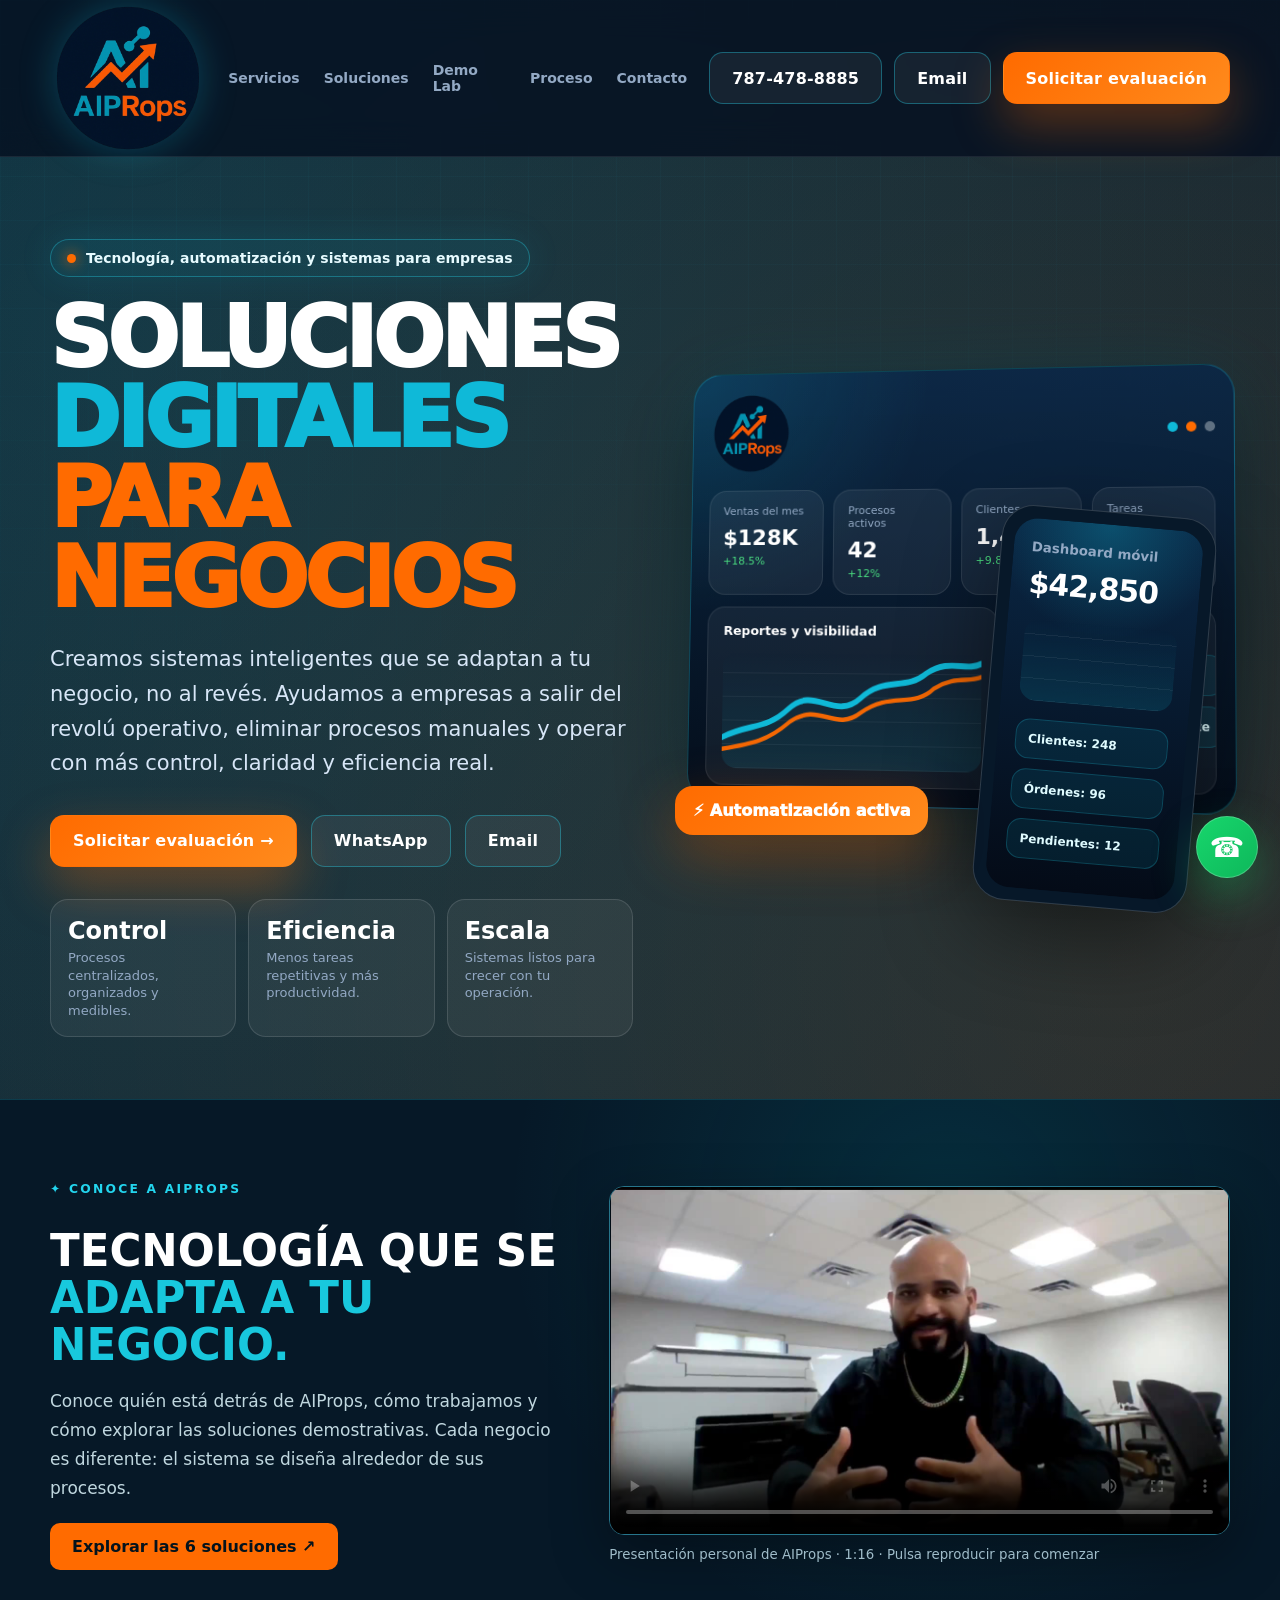
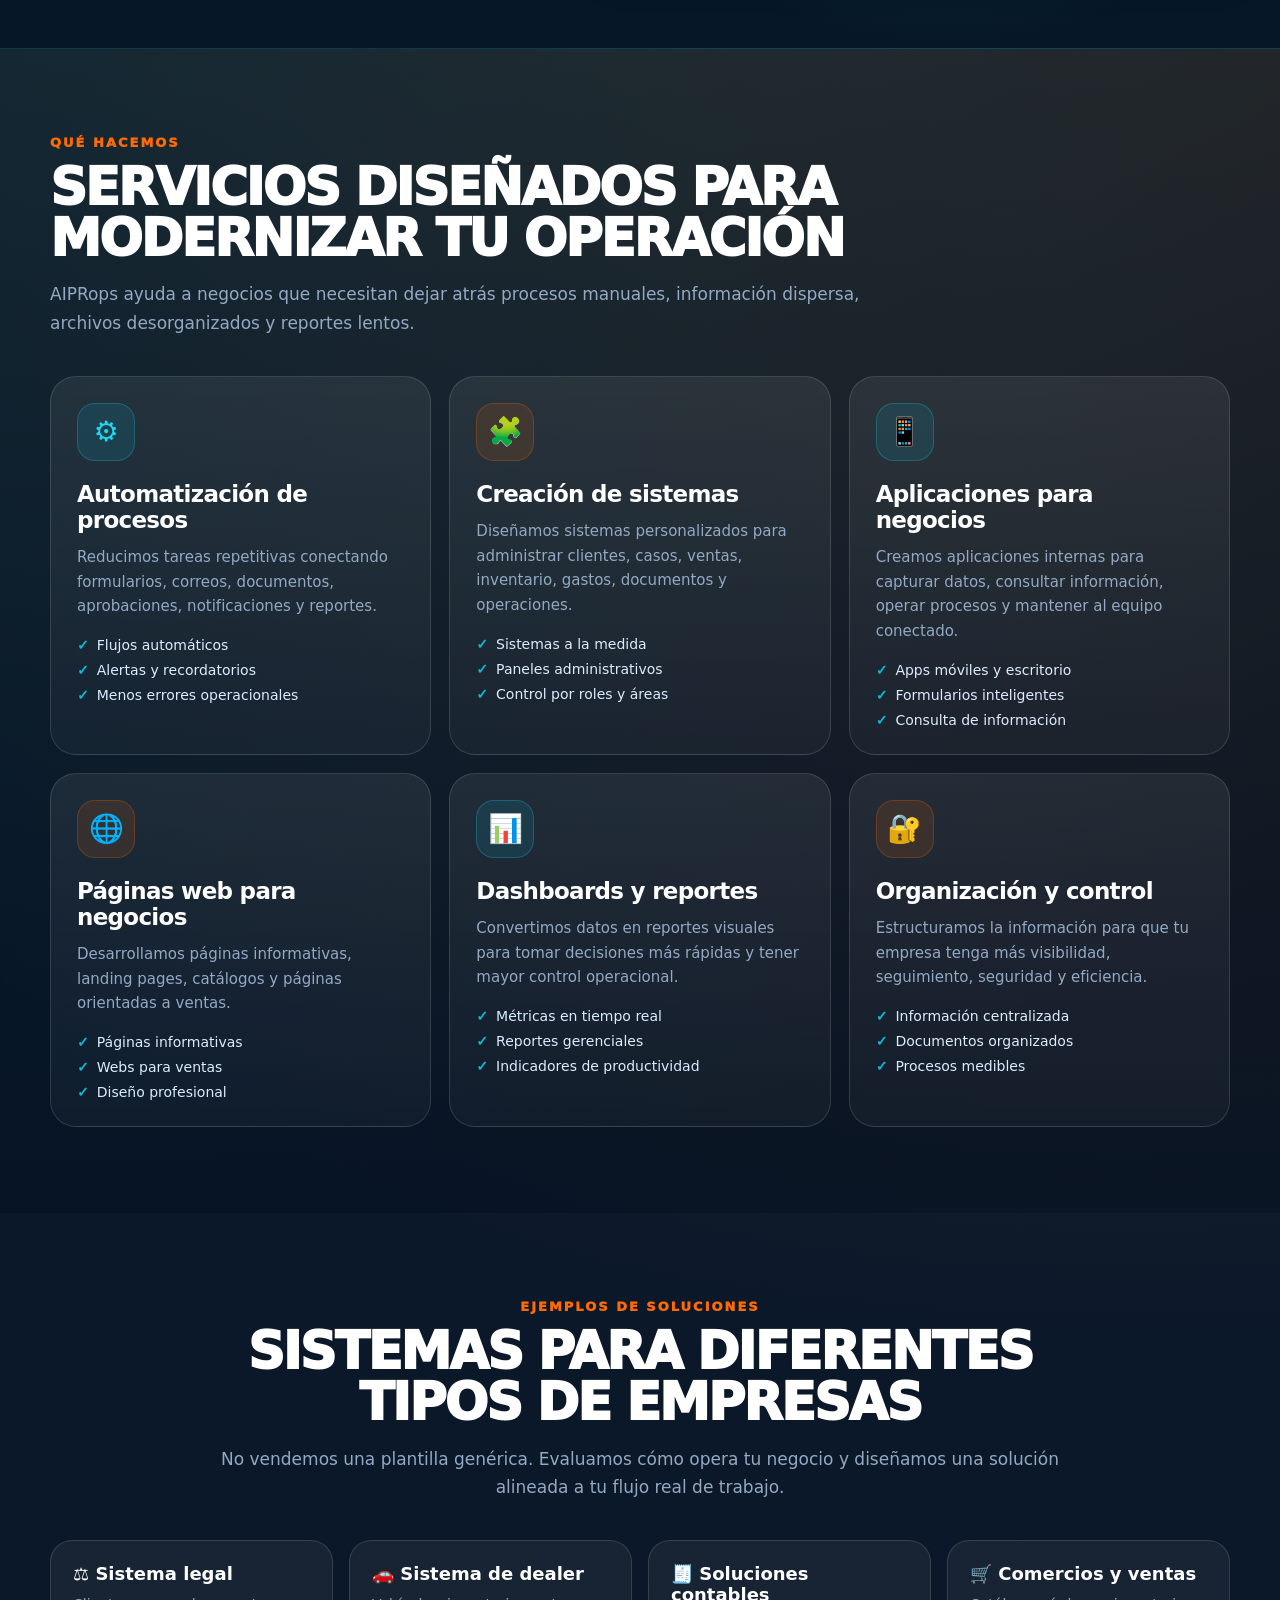
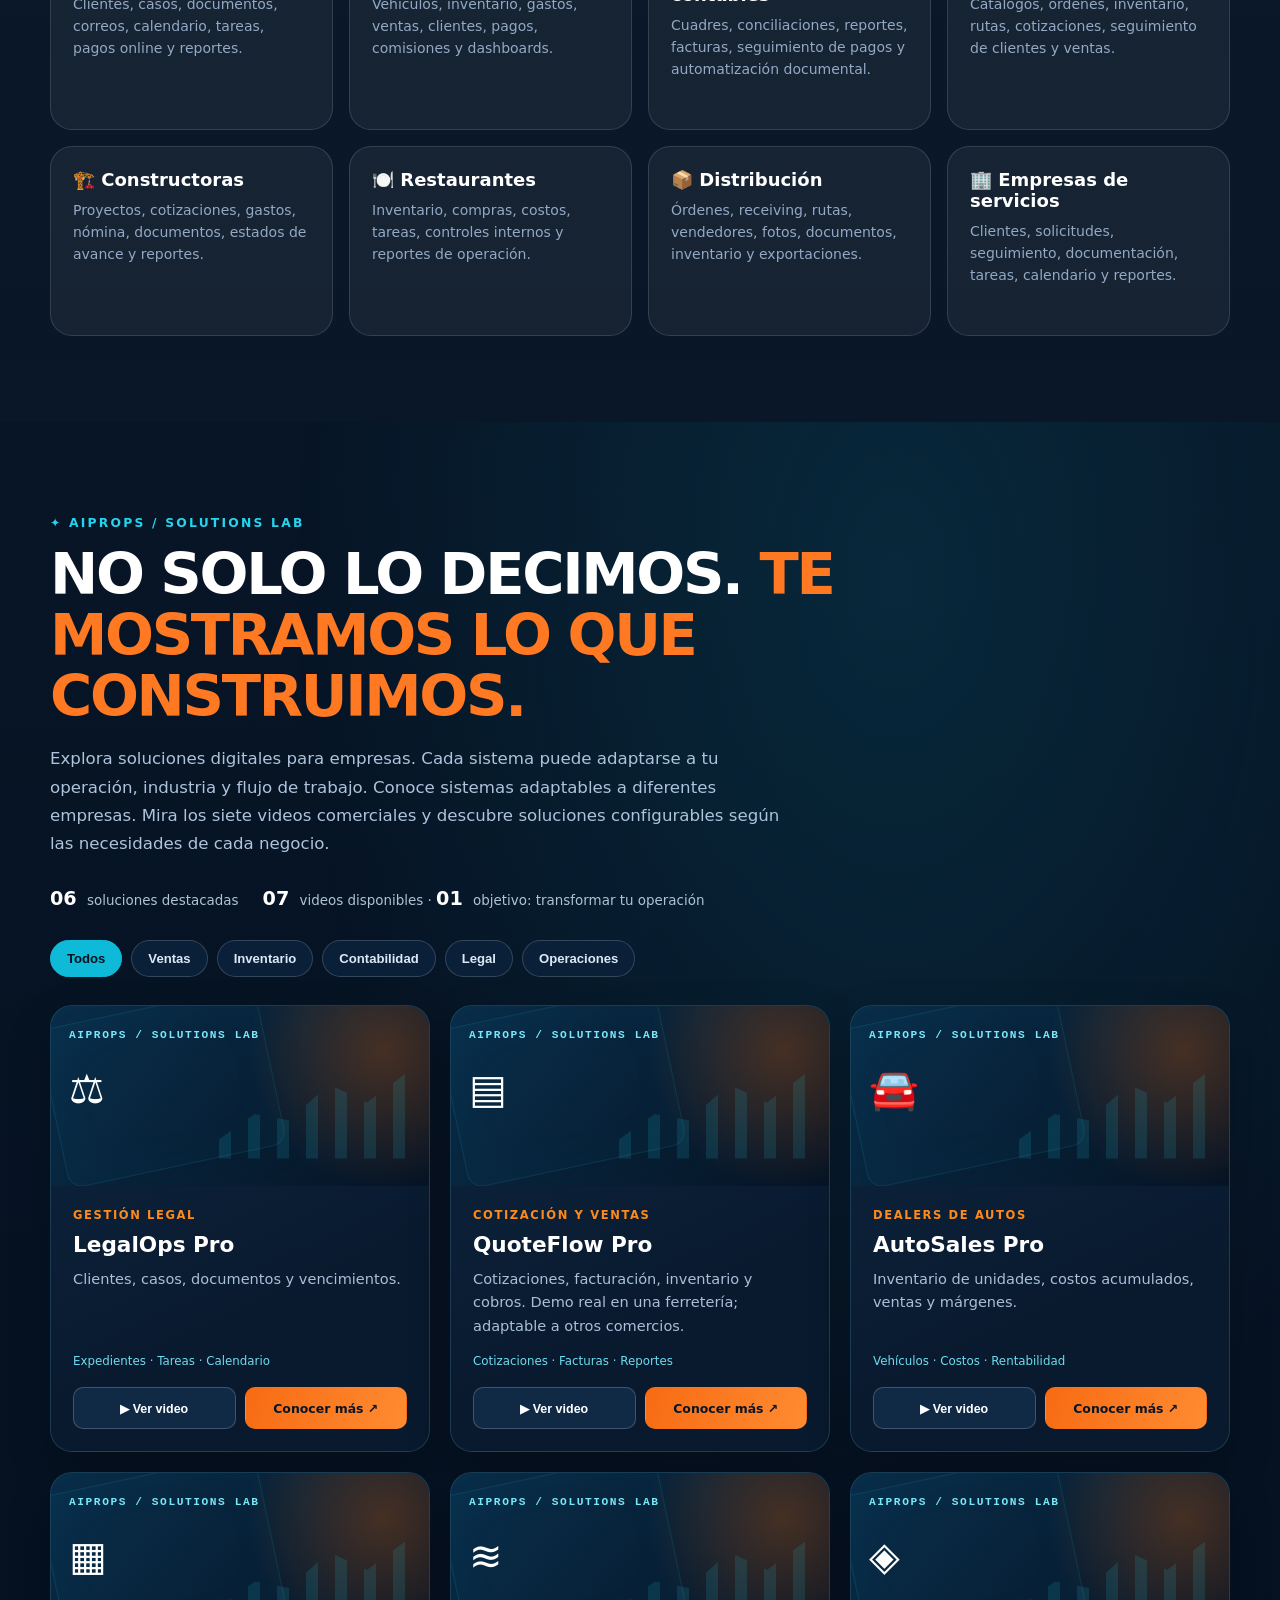
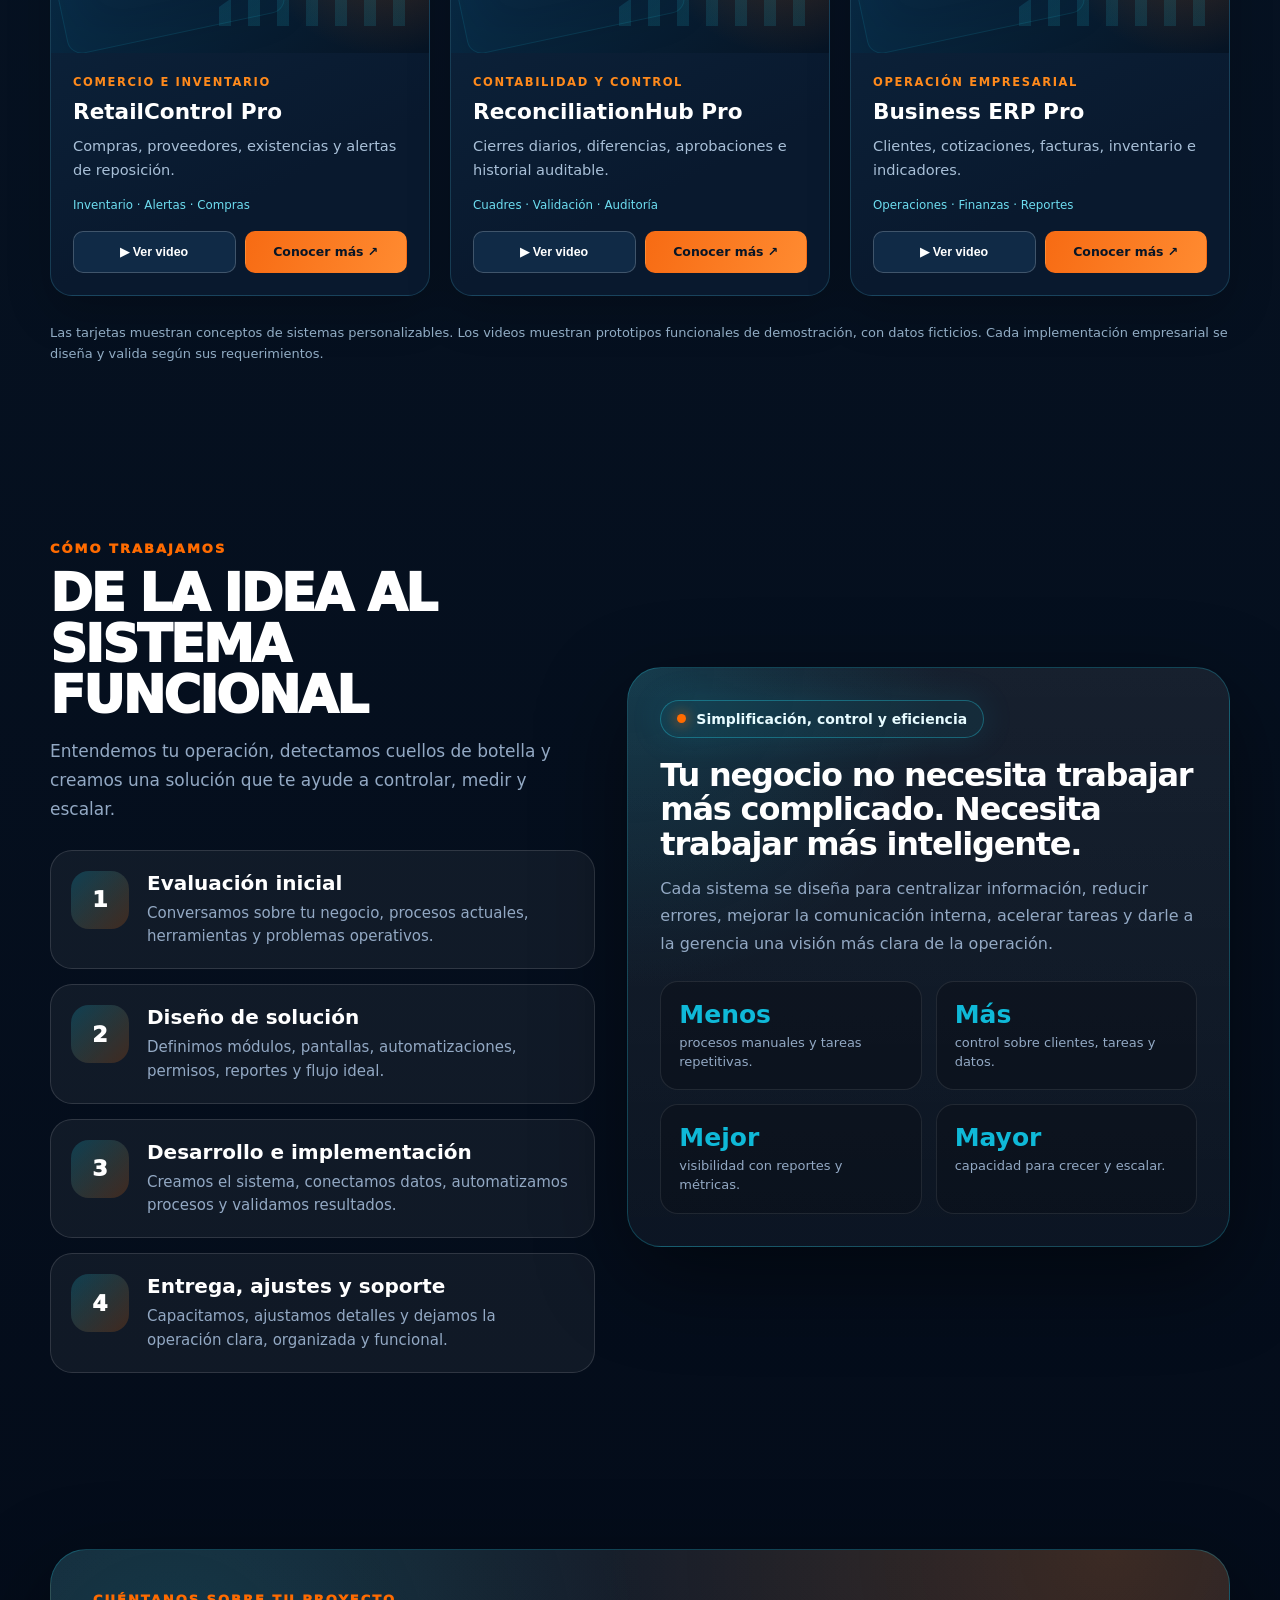
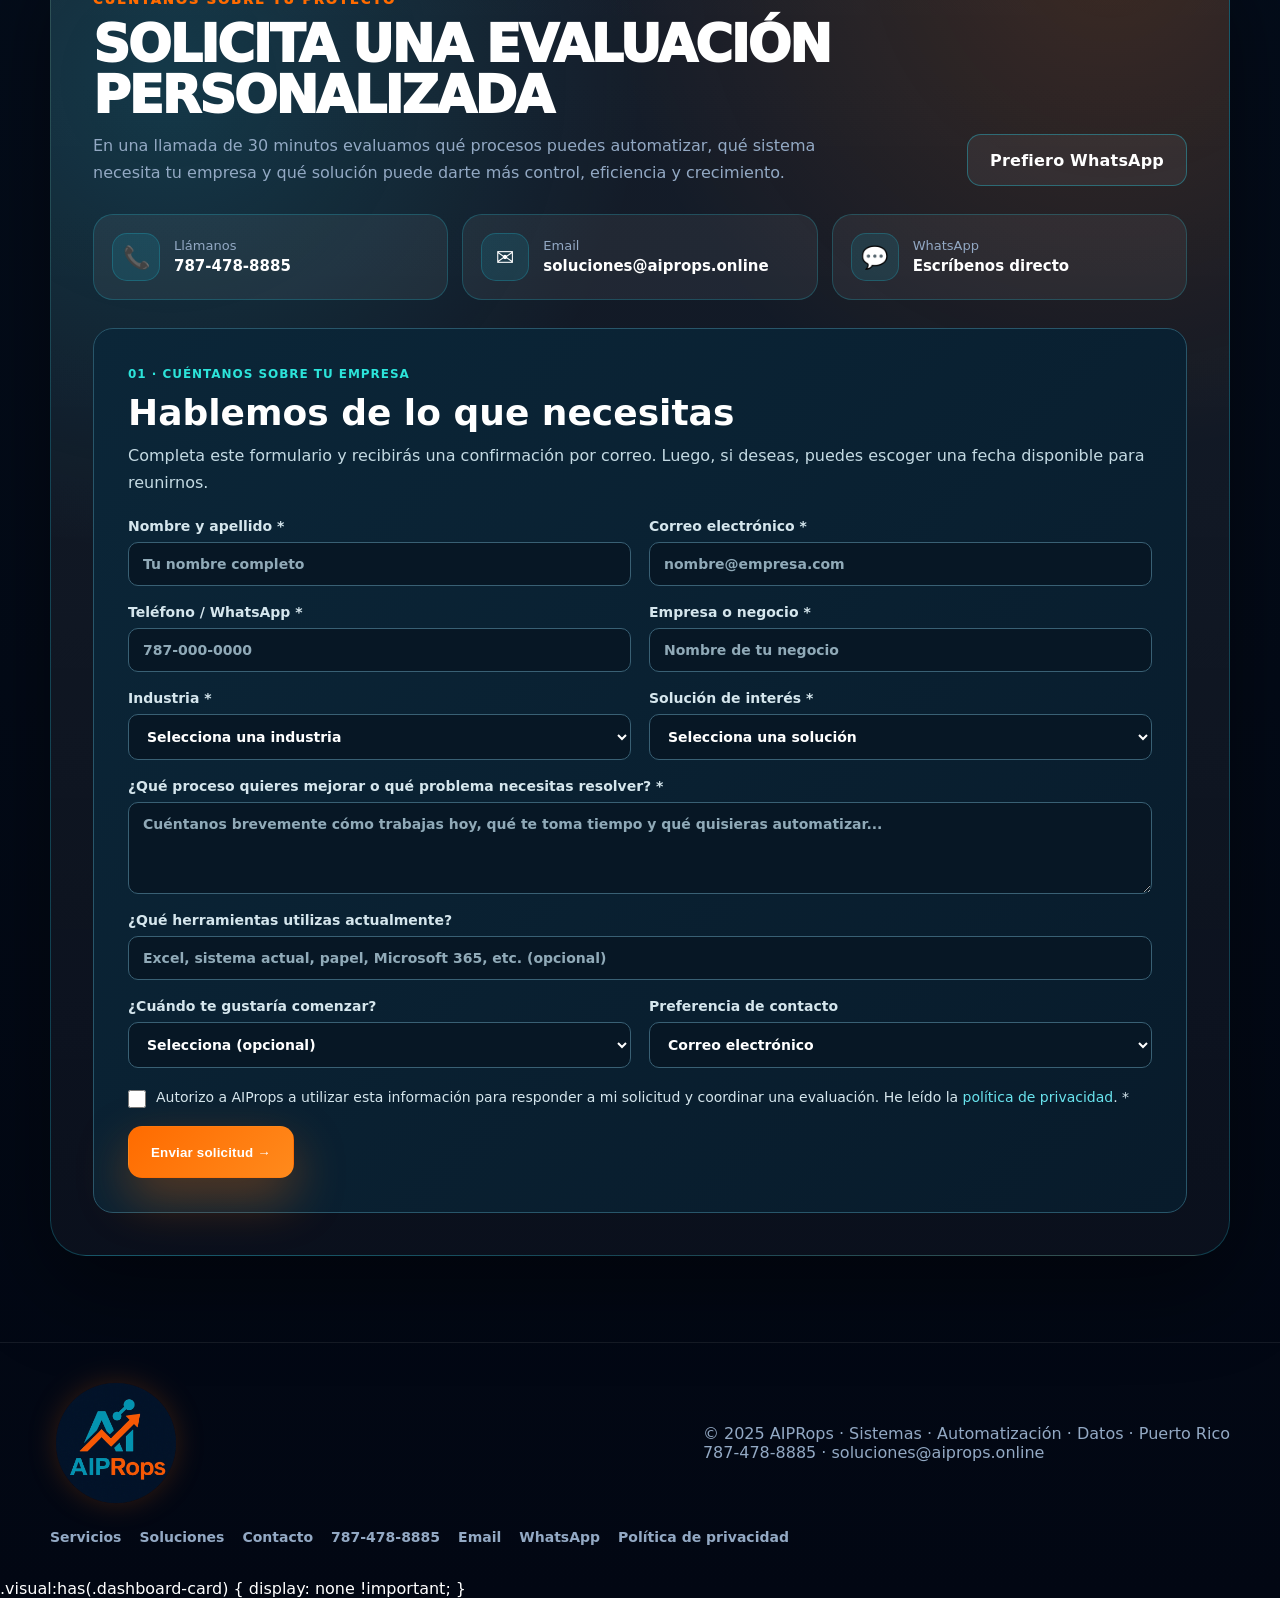
==== commit 355012a4: "Update index.html" ====
--- a/index.html
+++ b/index.html
@@ -1710,3 +1710,6 @@
 </script>
 </body>
 </html>
+.visual:has(.dashboard-card) {
+    display: none !important;
+}
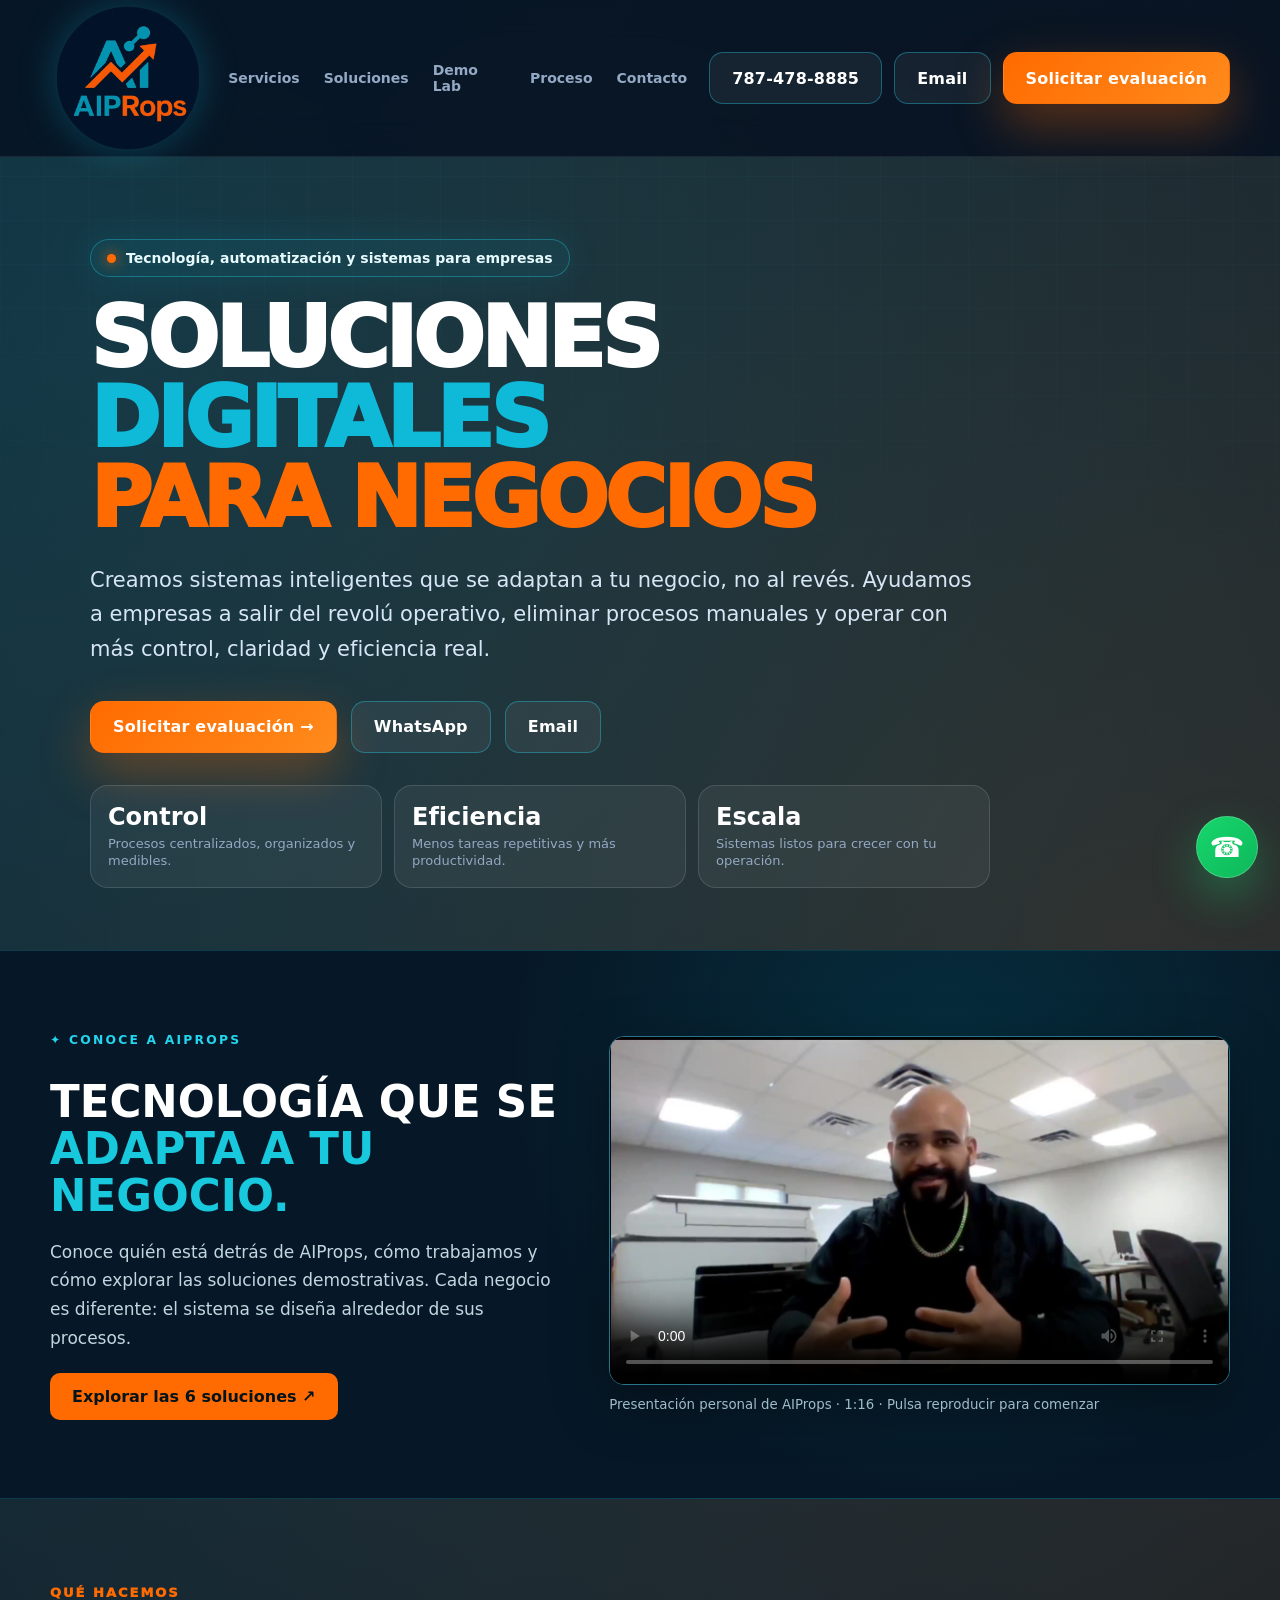
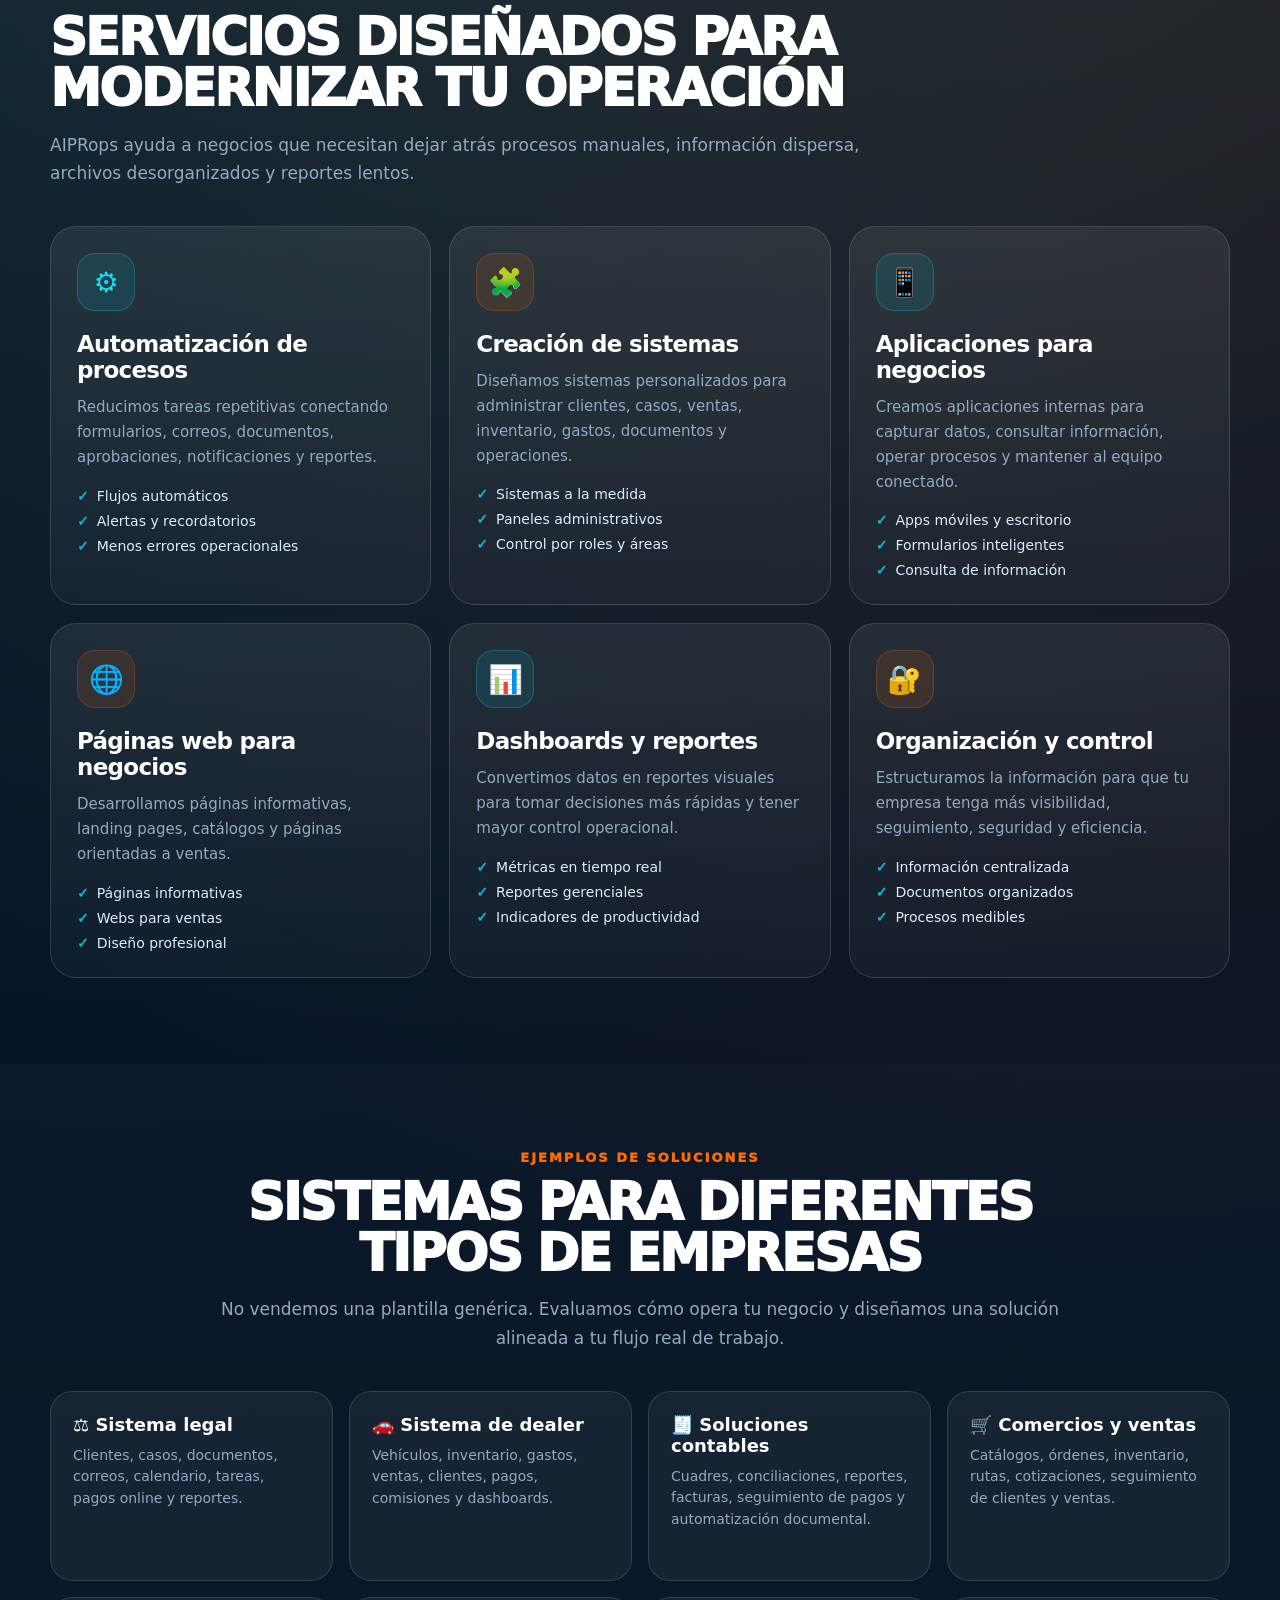
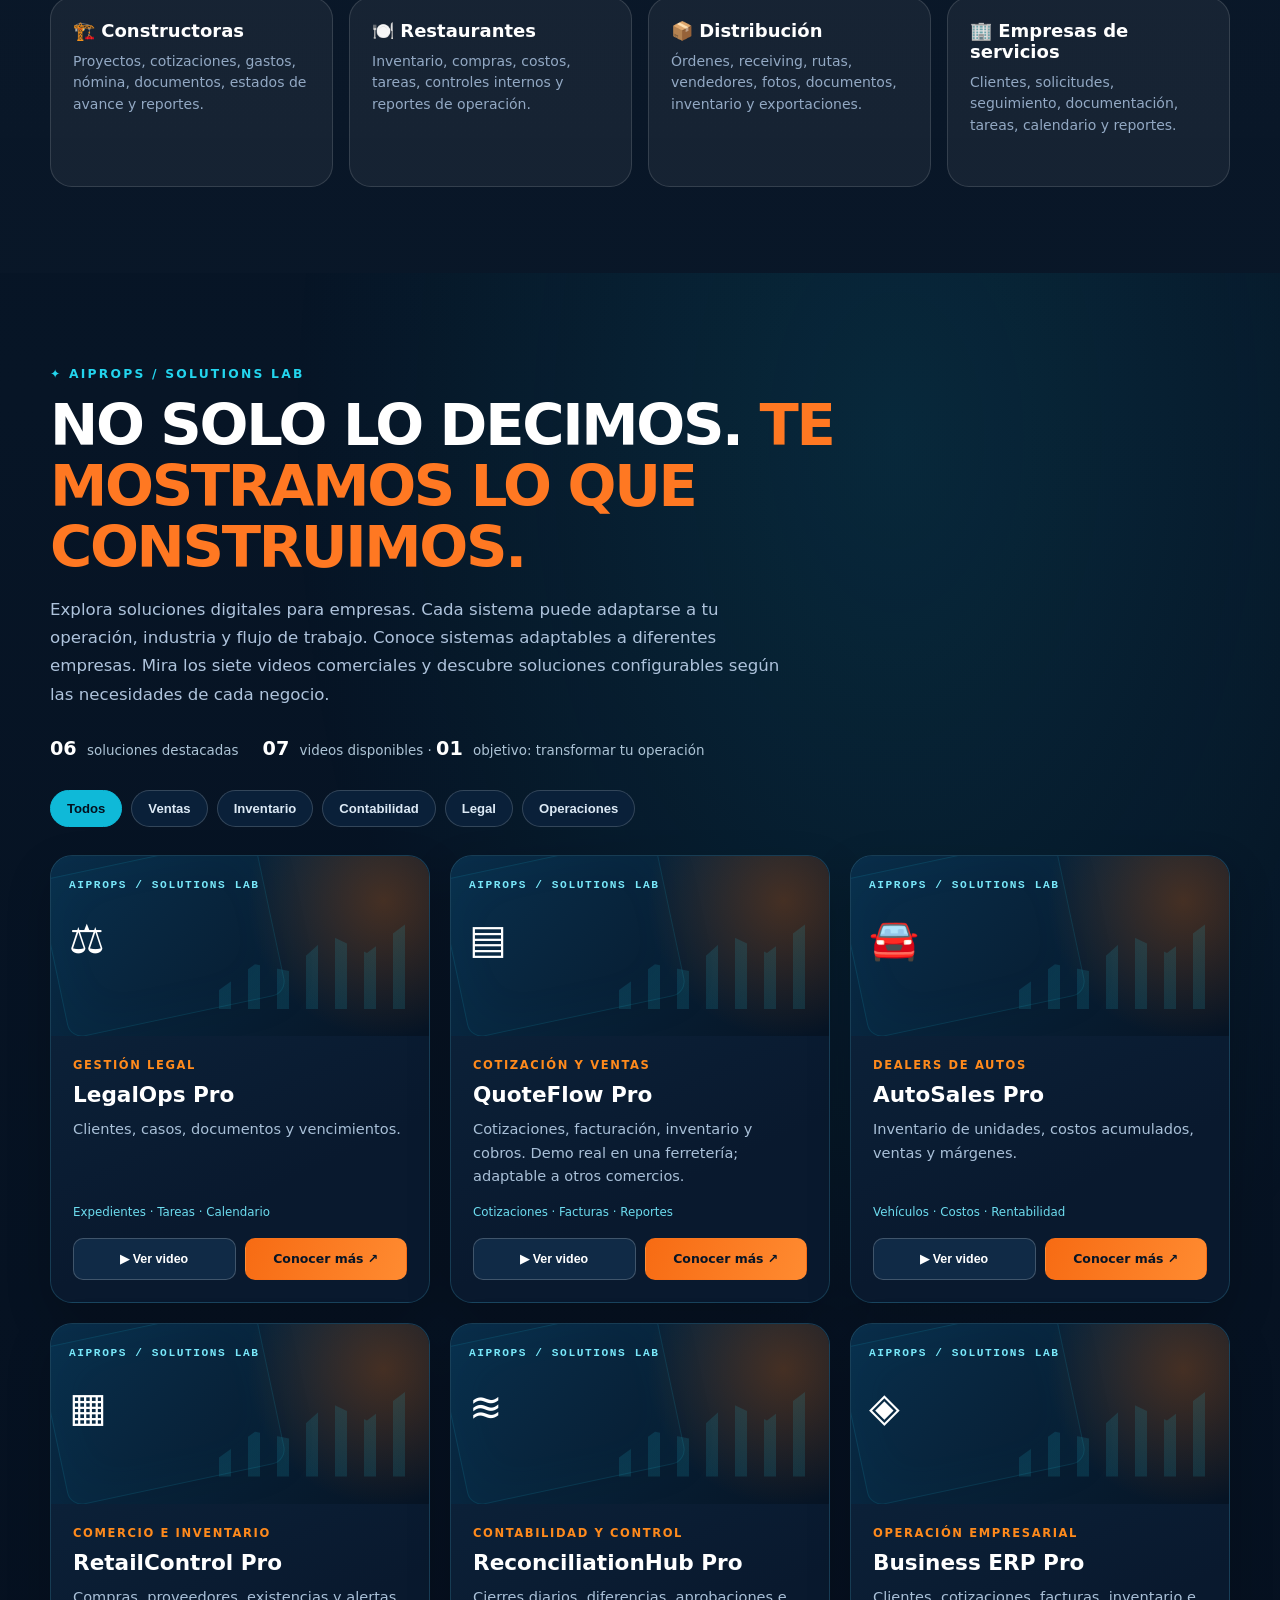
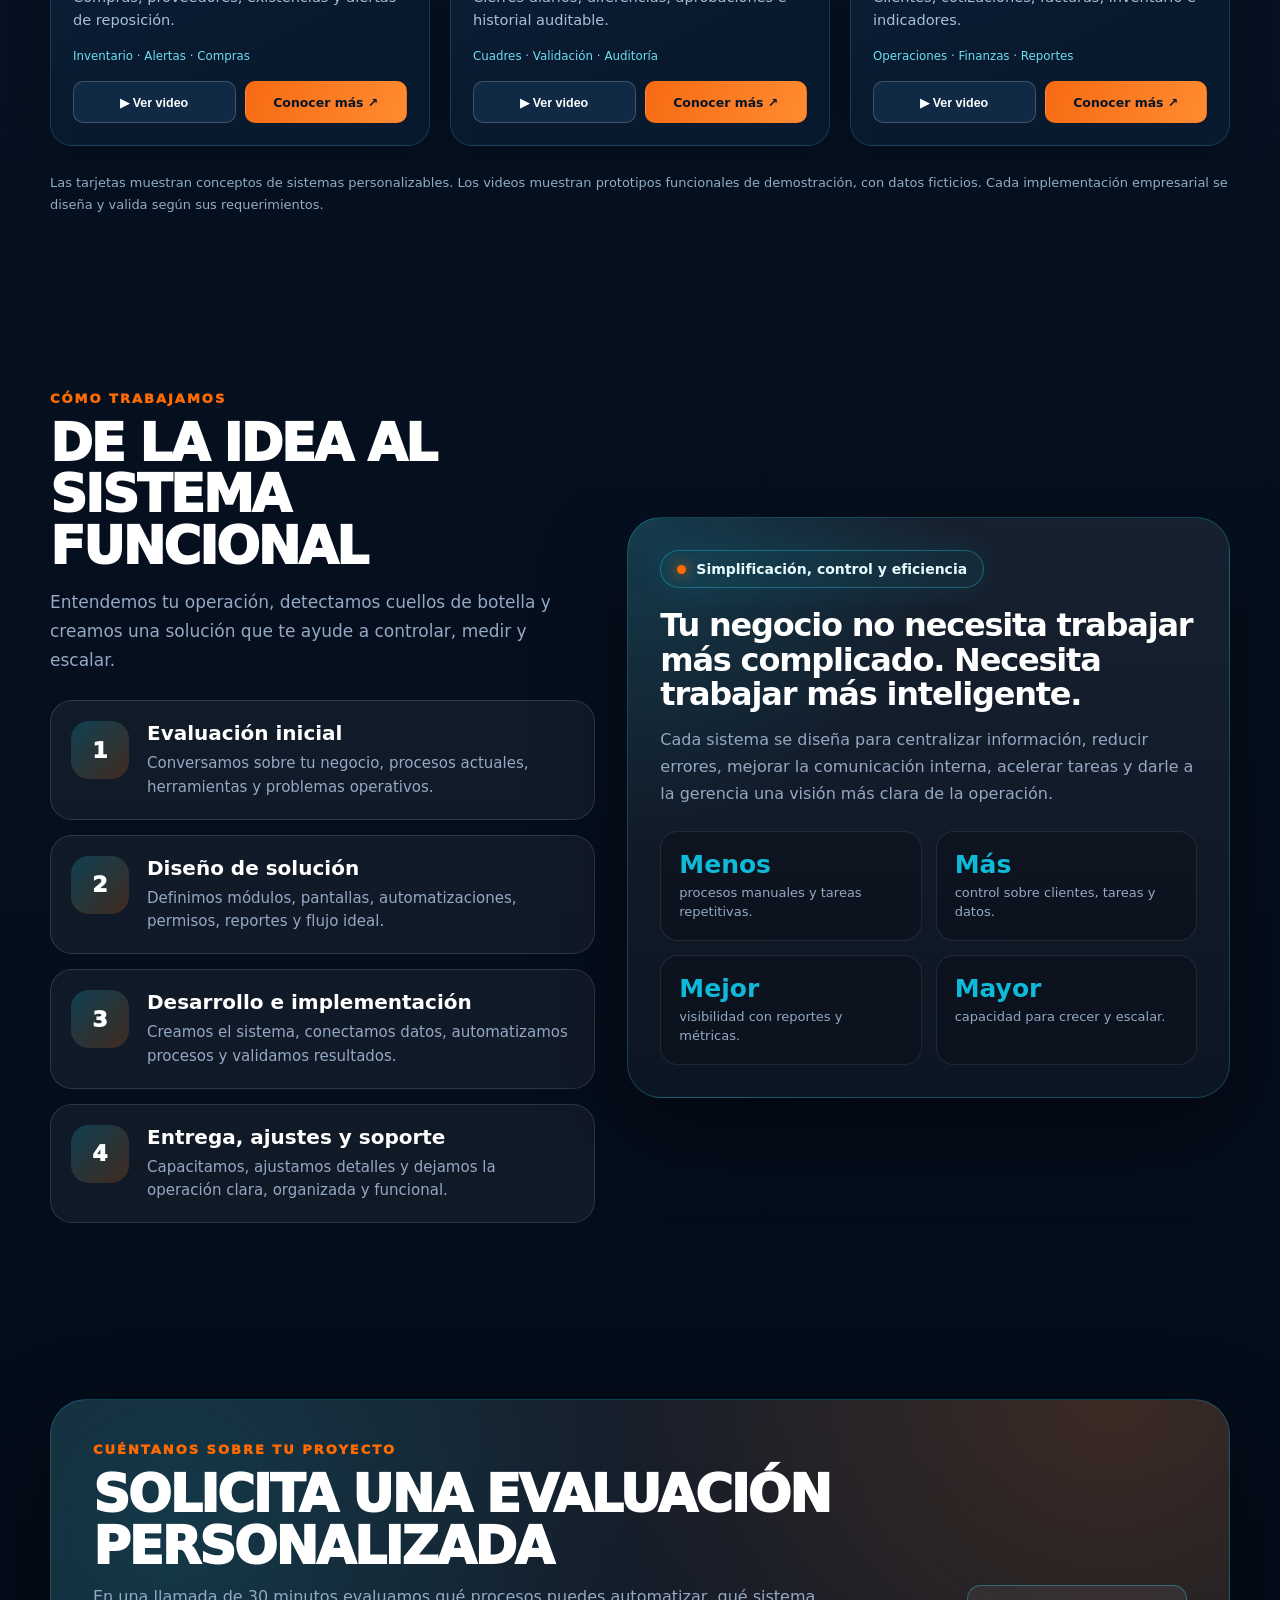
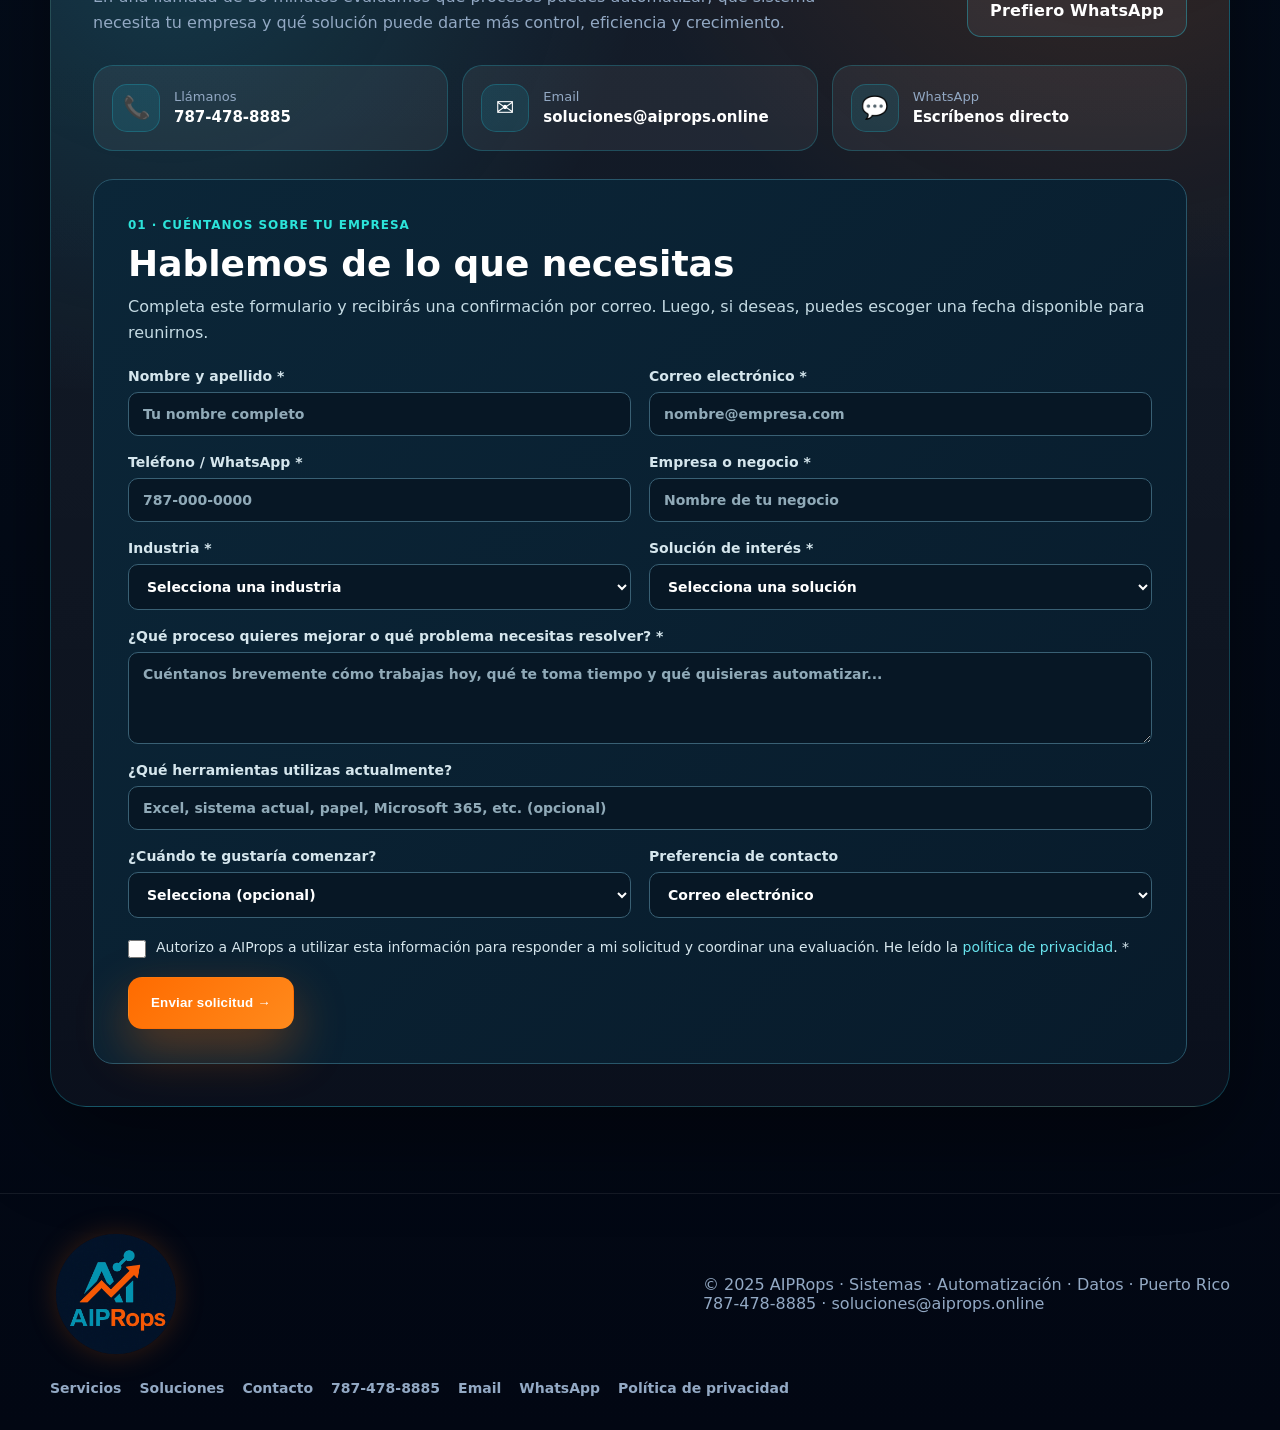
==== commit a5a54a45: "Update index.html" ====
--- a/index.html
+++ b/index.html
@@ -246,9 +246,10 @@
 
     .hero-grid {
       display: grid;
-      grid-template-columns: 1.03fr 0.97fr;
-      gap: 48px;
+      grid-template-columns: minmax(0, 1fr);
+      gap: 0;
       align-items: center;
+      max-width: 1100px;
     }
 
     .hero h1 {
@@ -269,7 +270,7 @@
       color: var(--text);
       font-size: clamp(17px, 2vw, 21px);
       line-height: 1.65;
-      max-width: 680px;
+      max-width: 900px;
     }
 
     .hero-cta {
@@ -284,7 +285,7 @@
       display: grid;
       grid-template-columns: repeat(3, 1fr);
       gap: 12px;
-      max-width: 720px;
+      max-width: 900px;
     }
 
     .stat {
@@ -306,199 +307,6 @@
       color: var(--muted);
       font-size: 13px;
       line-height: 1.35;
-    }
-
-    .visual {
-      position: relative;
-      min-height: 570px;
-    }
-
-    .dashboard-card {
-      position: absolute;
-      top: 14px;
-      right: 0;
-      width: min(100%, 610px);
-      padding: 18px;
-      border-radius: 30px;
-      border: 1px solid rgba(35, 213, 238, 0.28);
-      background:
-        radial-gradient(circle at top left, rgba(15, 185, 216, 0.16), transparent 35%),
-        linear-gradient(180deg, rgba(11, 39, 69, 0.96), rgba(3, 12, 25, 0.98));
-      box-shadow: var(--shadow), 0 0 80px rgba(15, 185, 216, 0.12);
-      transform: perspective(1200px) rotateY(-7deg) rotateX(3deg);
-    }
-
-    .dash-top {
-      display: flex;
-      justify-content: space-between;
-      align-items: center;
-      margin-bottom: 16px;
-    }
-
-    .dash-logo img {
-      width: 86px;
-      height: auto;
-    }
-
-    .dash-dots {
-      display: flex;
-      gap: 8px;
-    }
-
-    .dash-dots i {
-      width: 10px;
-      height: 10px;
-      border-radius: 50%;
-      background: var(--cyan);
-    }
-
-    .dash-dots i:nth-child(2) {
-      background: var(--orange);
-    }
-
-    .dash-dots i:nth-child(3) {
-      background: rgba(255, 255, 255, 0.35);
-    }
-
-    .kpis {
-      display: grid;
-      grid-template-columns: repeat(4, 1fr);
-      gap: 10px;
-    }
-
-    .kpi {
-      padding: 14px;
-      border-radius: 18px;
-      min-height: 90px;
-      background: rgba(255, 255, 255, 0.06);
-      border: 1px solid rgba(255, 255, 255, 0.09);
-    }
-
-    .kpi small {
-      display: block;
-      color: var(--muted);
-      font-size: 11px;
-    }
-
-    .kpi b {
-      display: block;
-      margin-top: 8px;
-      font-size: 22px;
-    }
-
-    .kpi em {
-      display: block;
-      margin-top: 5px;
-      font-size: 11px;
-      color: #4ade80;
-      font-style: normal;
-    }
-
-    .dash-main {
-      margin-top: 12px;
-      display: grid;
-      grid-template-columns: 1.2fr 0.8fr;
-      gap: 12px;
-    }
-
-    .panel {
-      padding: 16px;
-      border-radius: 18px;
-      background: rgba(255, 255, 255, 0.055);
-      border: 1px solid rgba(255, 255, 255, 0.09);
-      min-height: 180px;
-      overflow: hidden;
-    }
-
-    .panel h4 {
-      margin-bottom: 14px;
-      font-size: 13px;
-    }
-
-    .chart {
-      height: 118px;
-      border-radius: 15px;
-      background:
-        linear-gradient(to top, rgba(15, 185, 216, 0.12), transparent),
-        repeating-linear-gradient(to top, rgba(255, 255, 255, 0.055) 0 1px, transparent 1px 24px);
-      position: relative;
-    }
-
-    .chart svg {
-      position: absolute;
-      inset: 0;
-      width: 100%;
-      height: 100%;
-    }
-
-    .flow-grid {
-      display: grid;
-      grid-template-columns: 1fr 1fr;
-      gap: 10px;
-    }
-
-    .flow-item {
-      padding: 12px;
-      border-radius: 14px;
-      background: rgba(15, 185, 216, 0.1);
-      border: 1px solid rgba(35, 213, 238, 0.2);
-      color: #dffbff;
-      font-size: 12px;
-      font-weight: 750;
-    }
-
-    .phone-card {
-      position: absolute;
-      right: 28px;
-      bottom: 16px;
-      width: 215px;
-      padding: 12px;
-      border-radius: 32px;
-      border: 1px solid rgba(255, 255, 255, 0.16);
-      background: #071829;
-      box-shadow: var(--shadow);
-      transform: rotate(5deg);
-    }
-
-    .phone-screen {
-      border-radius: 24px;
-      min-height: 370px;
-      padding: 18px;
-      background:
-        radial-gradient(circle at top, rgba(15, 185, 216, 0.28), transparent 30%),
-        linear-gradient(180deg, #0a2745, #040b17);
-    }
-
-    .phone-screen small {
-      color: var(--muted);
-      font-weight: 800;
-    }
-
-    .phone-screen h3 {
-      margin-top: 10px;
-      font-size: 30px;
-      letter-spacing: -1px;
-    }
-
-    .phone-chart {
-      height: 82px;
-      margin-top: 18px;
-      border-radius: 16px;
-      background:
-        linear-gradient(to top, rgba(15, 185, 216, 0.15), transparent),
-        repeating-linear-gradient(to top, rgba(255, 255, 255, 0.06) 0 1px, transparent 1px 22px);
-    }
-
-    .floating-chip {
-      position: absolute;
-      left: -6px;
-      bottom: 88px;
-      padding: 15px 18px;
-      border-radius: 18px;
-      background: linear-gradient(135deg, var(--orange), var(--orange-2));
-      box-shadow: 0 20px 55px rgba(255, 107, 0, 0.34);
-      font-weight: 950;
-      z-index: 4;
     }
 
     /* SECTIONS */
@@ -909,20 +717,6 @@
         grid-template-columns: 1fr;
       }
 
-      .visual {
-        min-height: 630px;
-      }
-
-      .dashboard-card {
-        width: 100%;
-        transform: none;
-      }
-
-      .phone-card {
-        right: 8px;
-        bottom: 0;
-      }
-
       .services-grid {
         grid-template-columns: repeat(2, 1fr);
       }
@@ -963,38 +757,6 @@
       .hero-cta .btn,
       .agenda-top .btn {
         width: 100%;
-      }
-
-      .visual {
-        min-height: auto;
-      }
-
-      .dashboard-card {
-        position: relative;
-        top: auto;
-        right: auto;
-        margin-top: 20px;
-        padding: 12px;
-      }
-
-      .kpis {
-        grid-template-columns: repeat(2, 1fr);
-      }
-
-      .dash-main {
-        grid-template-columns: 1fr;
-      }
-
-      .phone-card {
-        position: relative;
-        right: auto;
-        bottom: auto;
-        margin: 22px auto 0;
-        transform: none;
-      }
-
-      .floating-chip {
-        display: none;
       }
 
       .agenda-box {
@@ -1102,14 +864,6 @@
     <div class="mobile-panel" id="mobilePanel">
       <a href="#servicios">Servicios</a>
       <a href="#soluciones">Soluciones</a>
-      <a href="#proceso">Proceso</a>
-      <a href="#agenda">Solicitar evaluación</a>
-      <a href="tel:+17874788885">Llamar: 787-478-8885</a>
-      <a href="mailto:soluciones@aiprops.online">Email: soluciones@aiprops.online</a>
-      <a href="https://wa.me/17874788885" target="_blank" rel="noopener">Escribir por WhatsApp</a>
-    <div class="mobile-panel" id="mobilePanel">
-      <a href="#servicios">Servicios</a>
-      <a href="#soluciones">Soluciones</a>
       <a href="#demo-lab">Demo Lab</a>
       <a href="#proceso">Proceso</a>
       <a href="#agenda">Solicitar evaluación</a>
@@ -1174,89 +928,6 @@
           </div>
         </div>
 
-        <div class="visual" aria-hidden="true">
-
-          <div class="dashboard-card">
-            <div class="dash-top">
-              <div class="dash-logo">
-                <img src="assets/logo.png" alt="">
-              </div>
-
-              <div class="dash-dots">
-                <i></i><i></i><i></i>
-              </div>
-            </div>
-
-            <div class="kpis">
-              <div class="kpi">
-                <small>Ventas del mes</small>
-                <b>$128K</b>
-                <em>+18.5%</em>
-              </div>
-
-              <div class="kpi">
-                <small>Procesos activos</small>
-                <b>42</b>
-                <em>+12%</em>
-              </div>
-
-              <div class="kpi">
-                <small>Clientes</small>
-                <b>1,452</b>
-                <em>+9.8%</em>
-              </div>
-
-              <div class="kpi">
-                <small>Tareas</small>
-                <b>76</b>
-                <em>-35% manual</em>
-              </div>
-            </div>
-
-            <div class="dash-main">
-              <div class="panel">
-                <h4>Reportes y visibilidad</h4>
-                <div class="chart">
-                  <svg viewBox="0 0 500 160" preserveAspectRatio="none">
-                    <path d="M0 118 C55 98 85 108 130 78 C180 44 220 95 270 62 C315 32 355 52 395 28 C440 6 470 26 500 14"
-                      fill="none" stroke="#0fb9d8" stroke-width="8" stroke-linecap="round"/>
-                    <path d="M0 134 C60 126 90 122 132 96 C190 66 220 110 270 82 C328 52 370 76 410 48 C450 30 475 40 500 32"
-                      fill="none" stroke="#ff6b00" stroke-width="6" stroke-linecap="round" opacity=".95"/>
-                  </svg>
-                </div>
-              </div>
-
-              <div class="panel">
-                <h4>Flujo automatizado</h4>
-                <div class="flow-grid">
-                  <div class="flow-item">Formulario</div>
-                  <div class="flow-item">Datos</div>
-                  <div class="flow-item">Validación</div>
-                  <div class="flow-item">Reporte</div>
-                </div>
-              </div>
-            </div>
-          </div>
-
-          <div class="phone-card">
-            <div class="phone-screen">
-              <small>Dashboard móvil</small>
-              <h3>$42,850</h3>
-              <div class="phone-chart"></div>
-
-              <div style="margin-top:18px;display:grid;gap:10px;">
-                <div class="flow-item">Clientes: 248</div>
-                <div class="flow-item">Órdenes: 96</div>
-                <div class="flow-item">Pendientes: 12</div>
-              </div>
-            </div>
-          </div>
-
-          <div class="floating-chip">
-            ⚡ Automatización activa
-          </div>
-
-        </div>
       </div>
     </section>
 
@@ -1710,6 +1381,3 @@
 </script>
 </body>
 </html>
-.visual:has(.dashboard-card) {
-    display: none !important;
-}
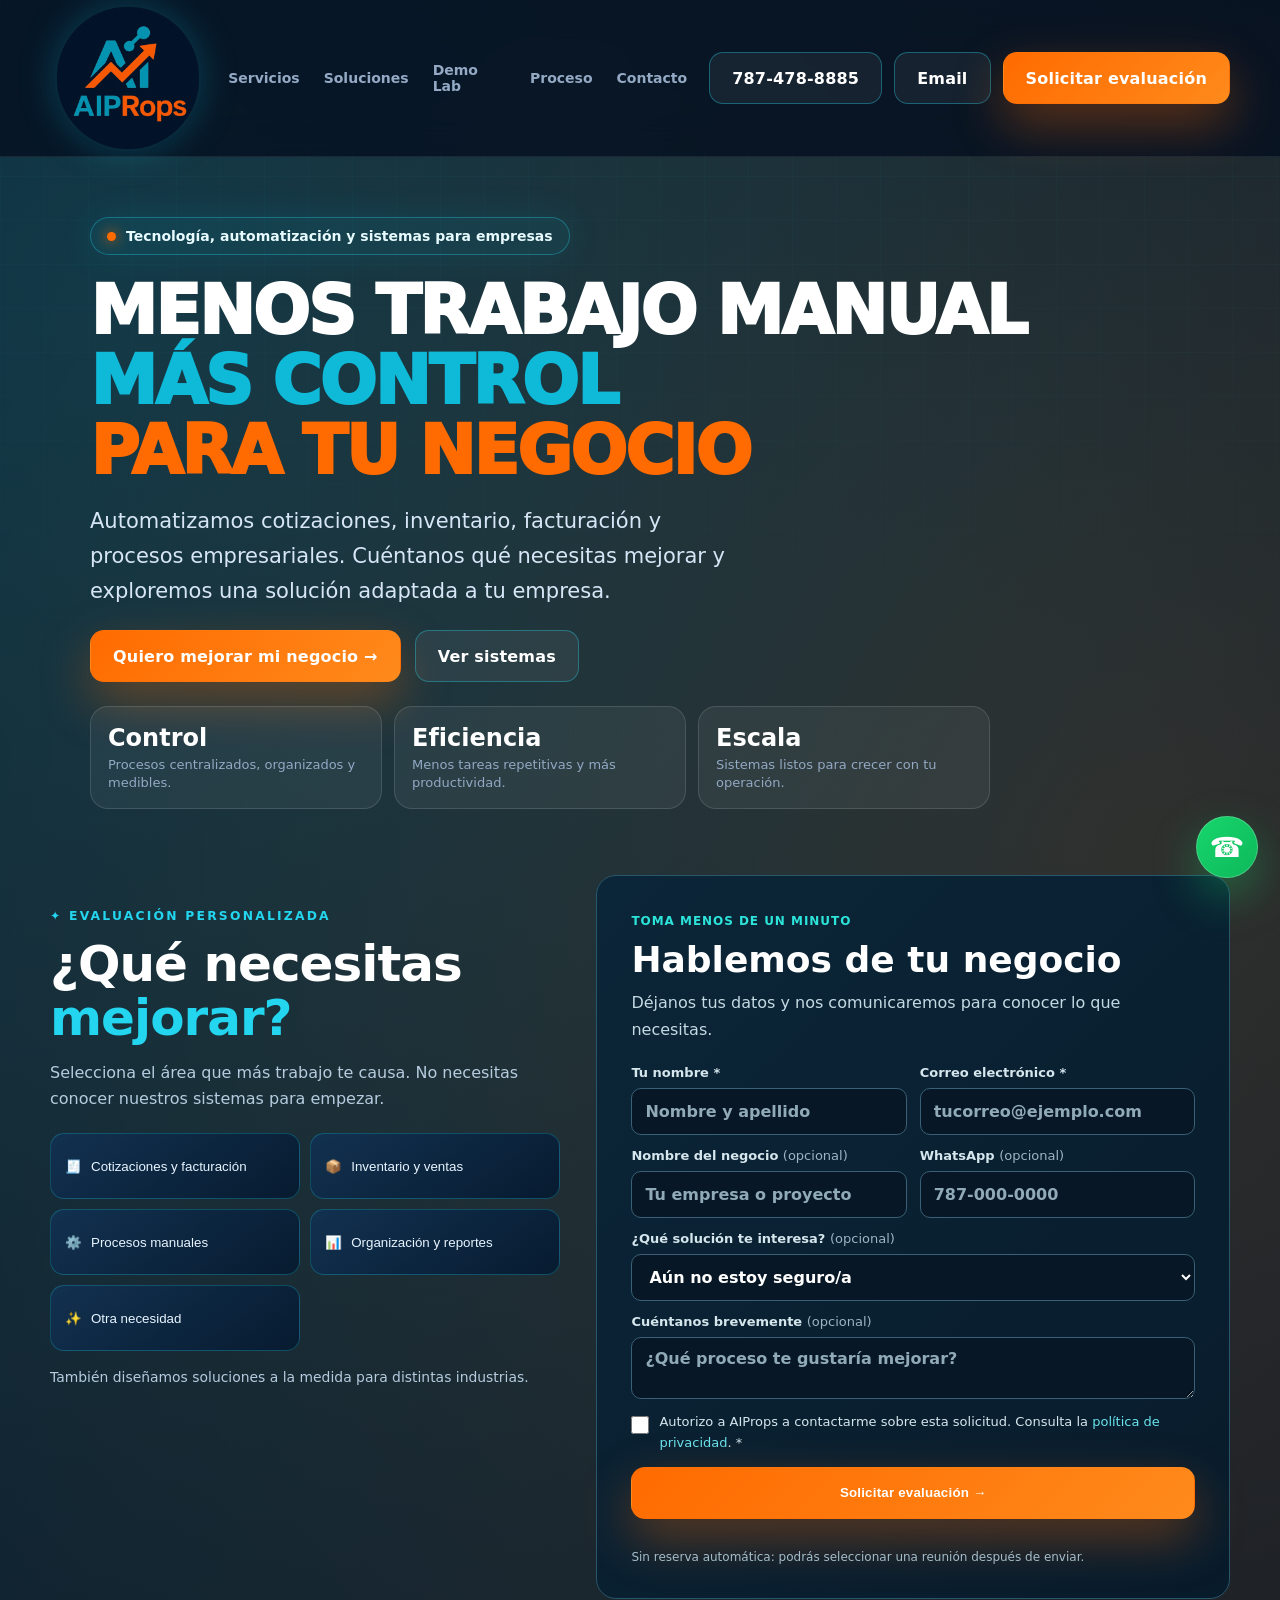
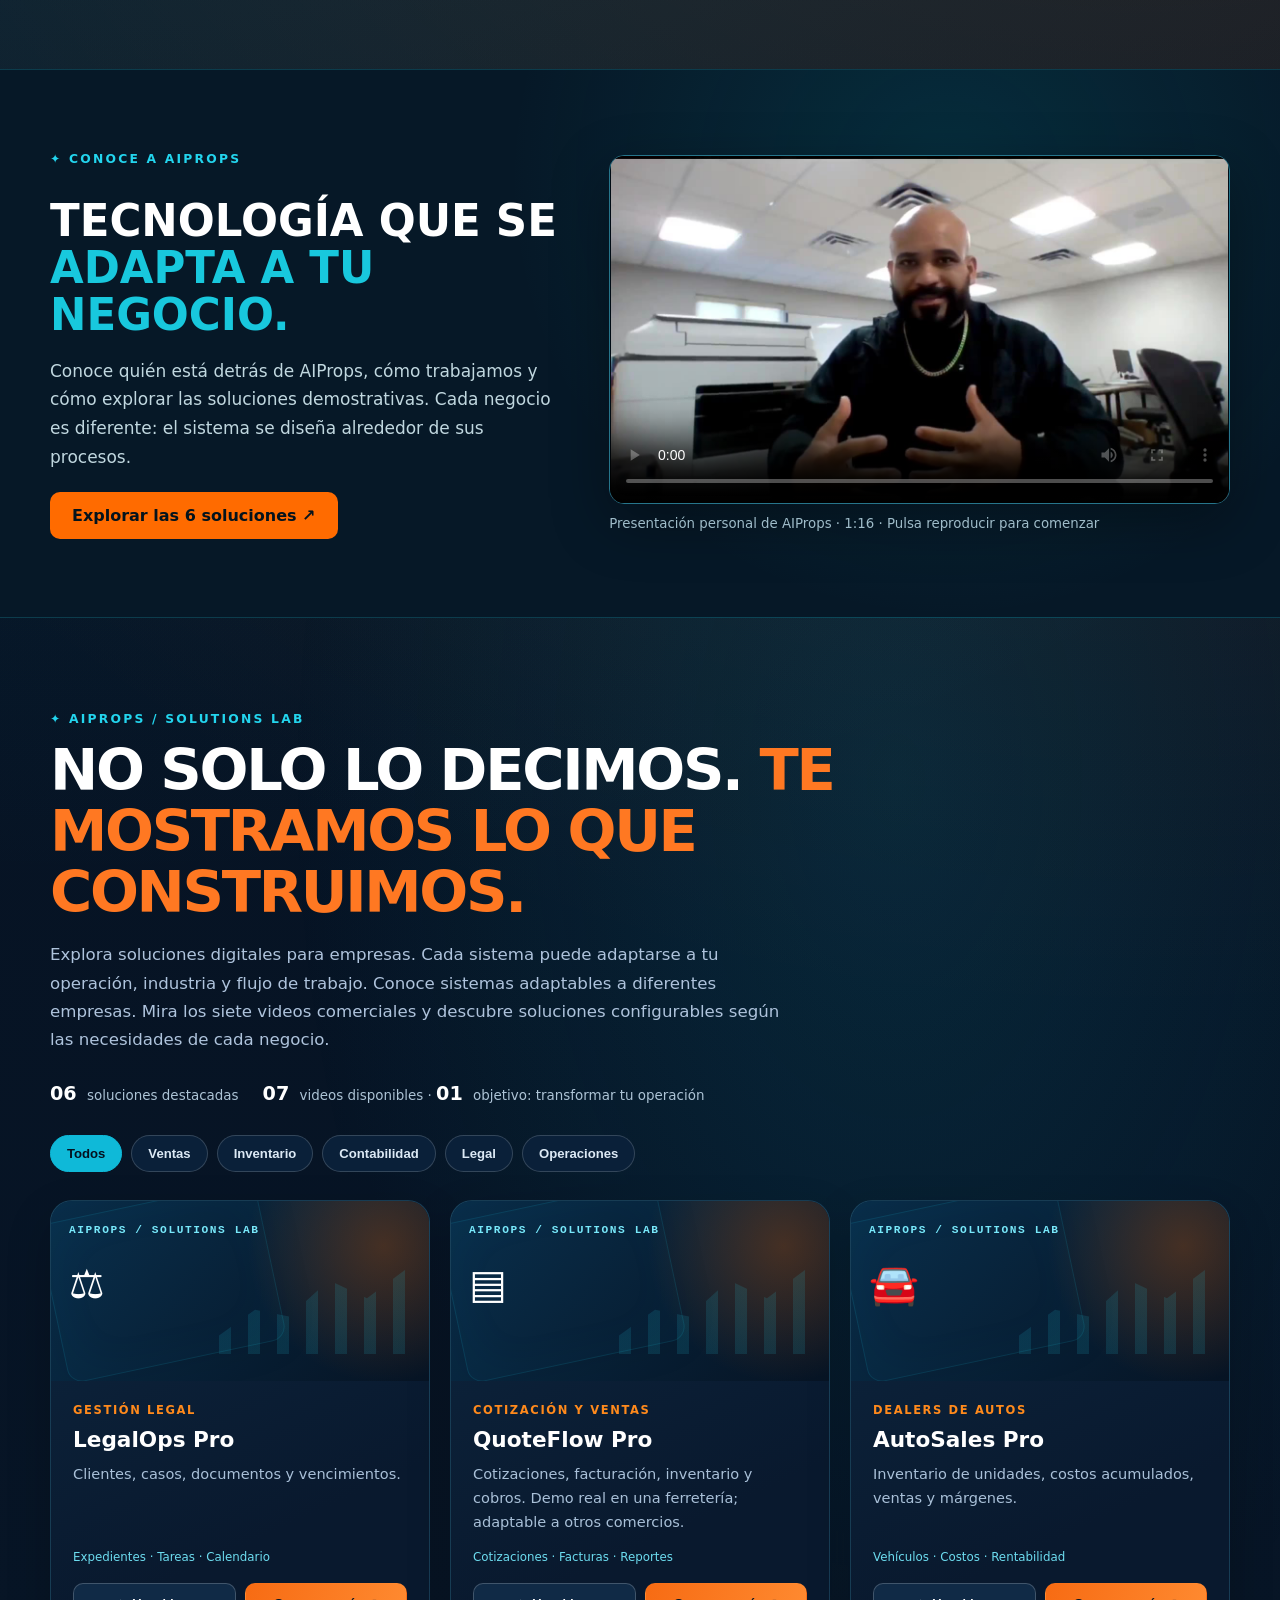
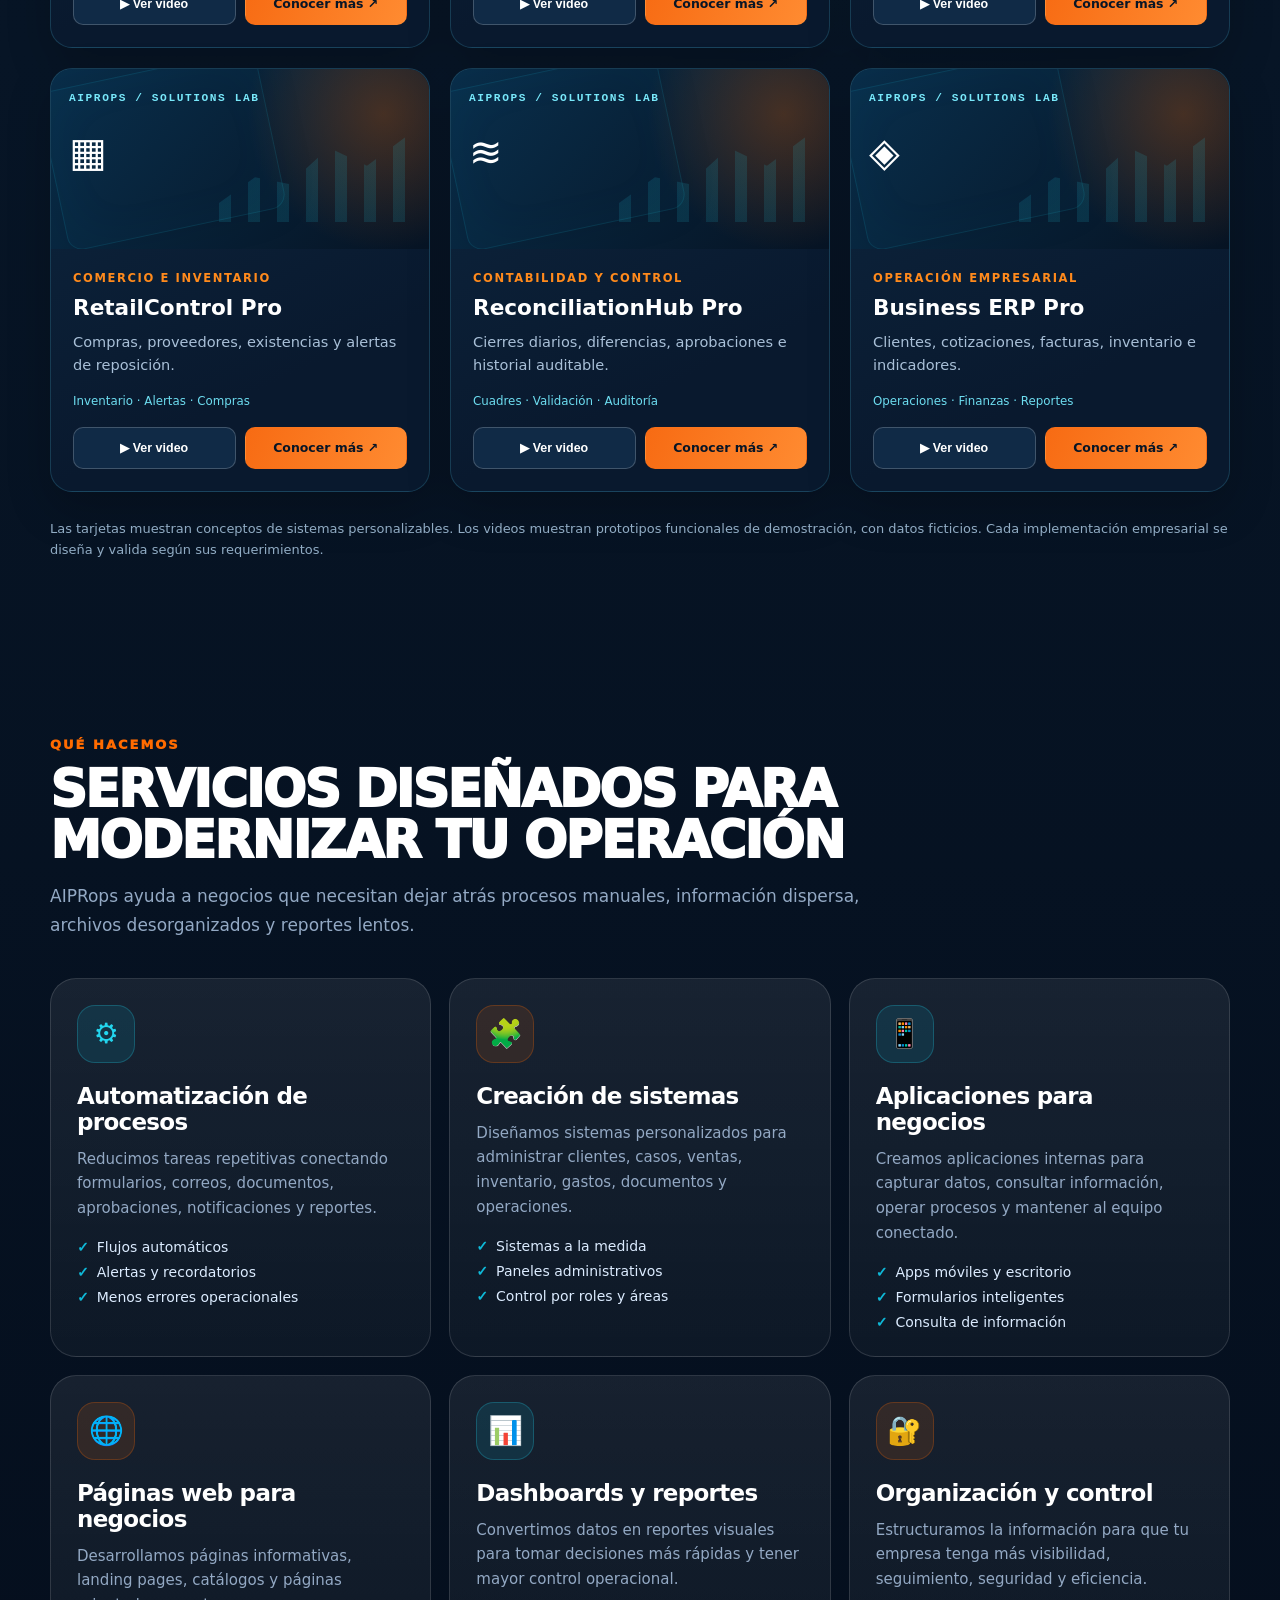
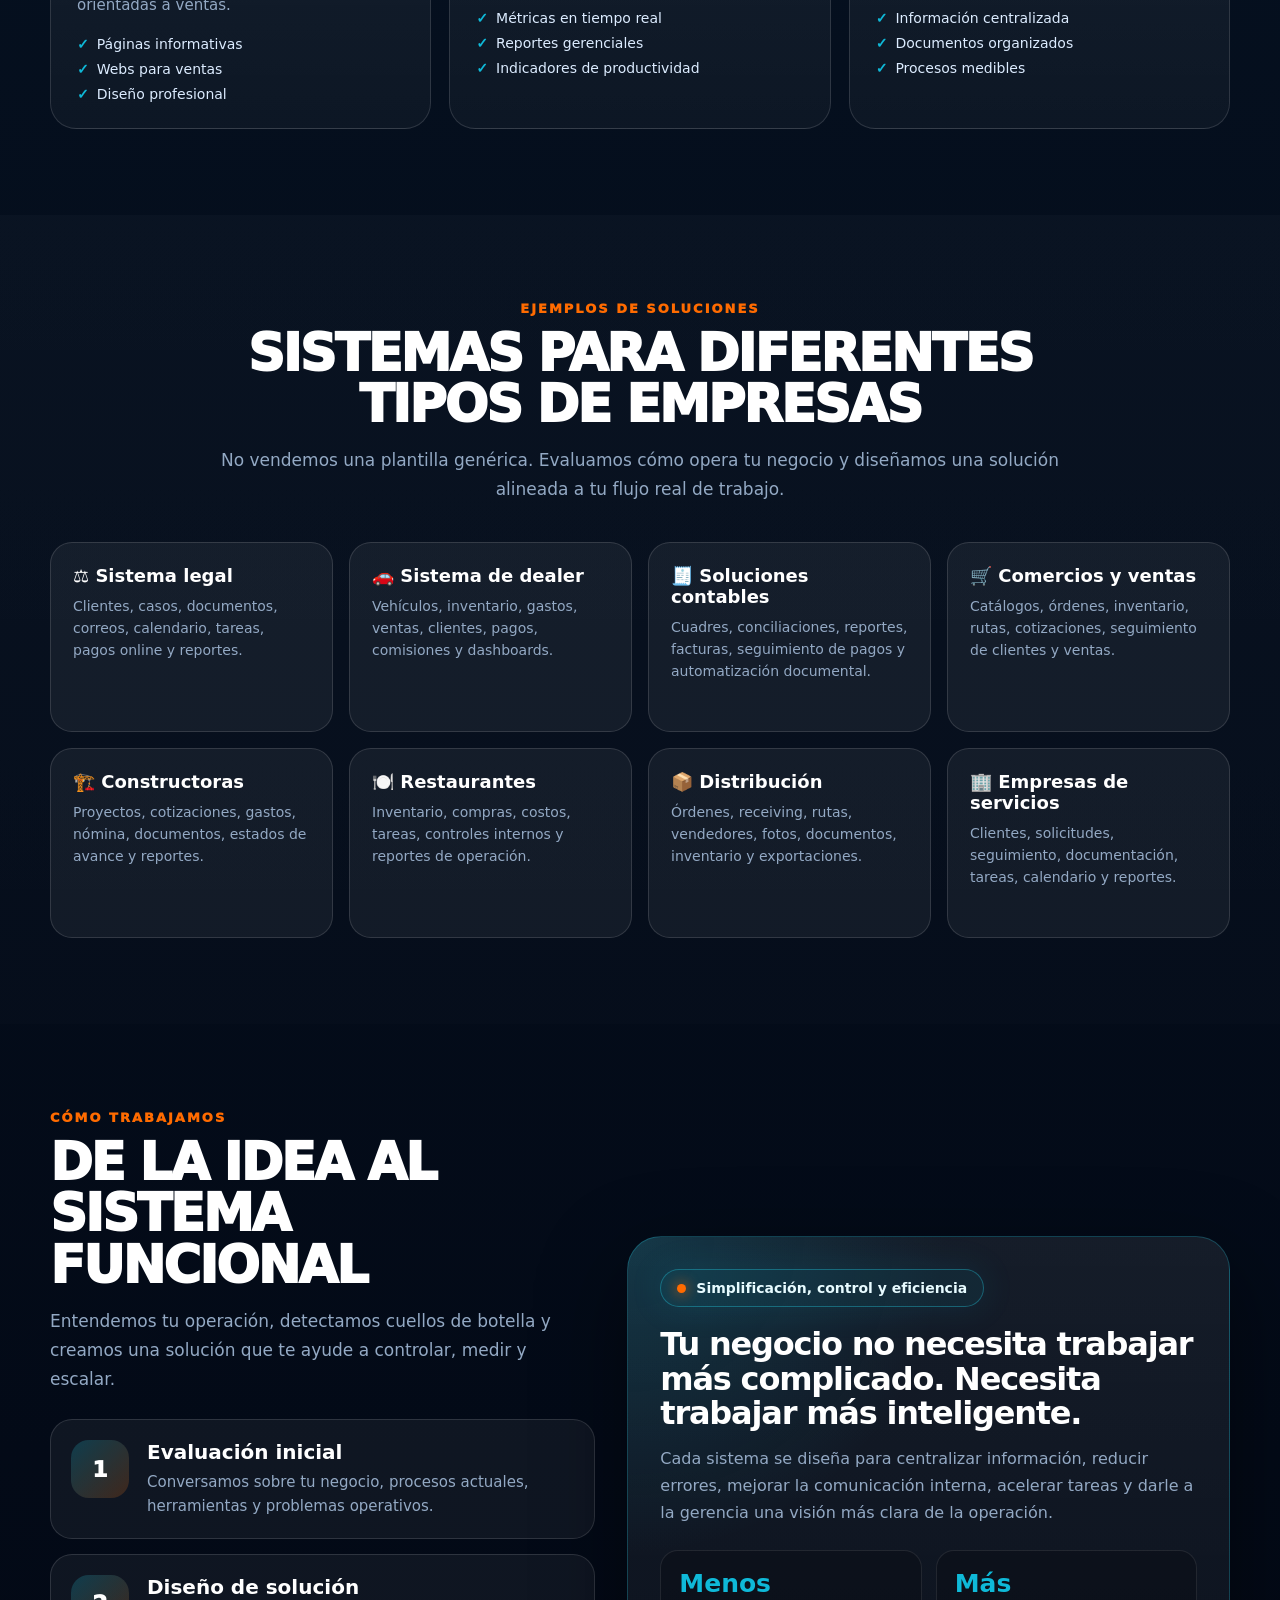
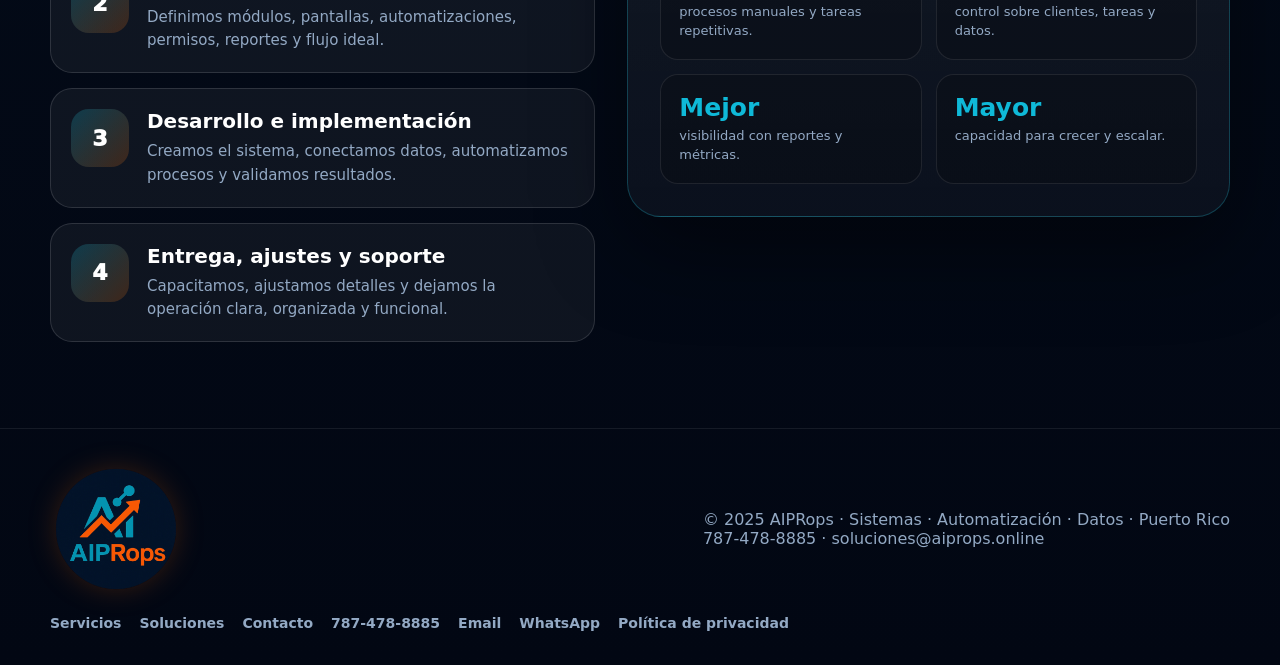
==== commit 9a208958: "Add files via upload" ====
--- a/index.html
+++ b/index.html
@@ -826,6 +826,25 @@
 .lab-video-holder video{max-width:100%;height:auto}
 @media(max-width:800px){.welcome-layout{grid-template-columns:1fr}.welcome-section{padding:46px 0}}
 </style>
+<style>
+/* AIProps Conversion V2 — enfoque mobile-first */
+html{scroll-padding-top:85px}
+.hero{padding:60px 0 34px}.hero h1{font-size:clamp(36px,5.6vw,67px);line-height:1.04;letter-spacing:-2px}.hero p{max-width:650px;margin-top:18px}.hero-cta{margin-top:22px}
+.hero-stats{margin-top:24px}
+.express-section{padding:32px 0 70px;scroll-margin-top:85px}
+.express-layout{display:grid;grid-template-columns:minmax(0,.9fr) minmax(0,1.1fr);align-items:start;gap:28px}
+.express-intro{padding:30px 8px 20px 0}.express-intro h2{font-size:clamp(30px,4vw,50px);line-height:1.08;letter-spacing:-1px}.express-intro h2 span{color:#23d5ee}
+.express-intro>p{margin:15px 0;color:#b5ccdf;line-height:1.6}.need-options{display:grid;grid-template-columns:1fr 1fr;gap:10px;margin-top:22px}
+.need-choice{cursor:pointer;text-align:left;display:flex;align-items:center;gap:9px;padding:14px;min-height:66px;color:#e8f5ff;background:linear-gradient(145deg,#123150,#071b30);border:1px solid rgba(35,213,238,.25);border-radius:14px;font:700 .88rem/1.3 inherit;transition:border-color .2s,background .2s}
+.need-choice:hover,.need-choice[aria-pressed=true]{border-color:#ff8a1c;background:linear-gradient(145deg,#184766,#10243b)}
+.express-note{font-size:.87rem!important}
+.express-form-col .lead-panel{margin-top:0}.express-form-col .lead-success{margin-top:0}.lead-form{gap:13px}.lead-form label{font-size:13px}
+.lead-form input:not([type=checkbox]),.lead-form select,.lead-form textarea{font-size:16px;min-height:47px;padding:11px 13px}
+.field-optional{font-weight:400;color:#9cb4c3}.lead-actions button{width:100%;white-space:normal}.lead-footnote{font-size:12px;color:#a5bdc9}
+.mobile-convert-cta{display:none}.mobile-convert-cta[hidden]{display:none!important}
+@media(max-width:850px){.express-layout{grid-template-columns:1fr;gap:13px}.express-intro{padding:8px 0 0}.need-options{margin-top:15px}.lead-form{grid-template-columns:1fr}.lead-form .lead-full{grid-column:1}.hero-stats{display:none}.hero{padding:40px 0 20px}.hero h1{font-size:clamp(34px,8vw,53px)}.hero p{font-size:16px;line-height:1.5}.hero-cta{margin-top:17px}.hero-cta .btn{width:100%}.express-section{padding:20px 0 48px}.express-form-col .lead-panel{padding:22px 17px}.welcome-section{padding:38px 0}#servicios,#soluciones{padding:45px 0}.card{min-height:0;padding:20px}.industry{min-height:0;padding:18px}.lab-section{padding:55px 0}}
+@media(max-width:640px){.need-options{gap:8px}.need-choice{padding:12px 9px;font-size:13px;min-height:60px}.need-choice:last-child{grid-column:1/-1}.mobile-convert-cta{display:flex;position:fixed;z-index:120;bottom:0;left:0;right:0;padding:10px 14px calc(10px + env(safe-area-inset-bottom));background:rgba(4,14,28,.96);border-top:1px solid rgba(35,213,238,.3);align-items:center;justify-content:center;font-weight:900;color:#fff;text-decoration:none}.mobile-convert-cta span{background:#ff6b00;padding:12px 25px;text-align:center;border-radius:12px;width:100%;max-width:500px}.floating-whatsapp{bottom:83px;right:14px;width:49px;height:49px;font-size:22px}body{padding-bottom:65px}.lead-success,.lead-panel{scroll-margin-top:95px}}
+</style>
 </head>
 
 <body>
@@ -885,29 +904,26 @@
           </div>
 
           <h1>
-            Soluciones
-            <span class="accent">digitales</span>
-            <span class="orange">para negocios</span>
+            Menos trabajo manual
+            <span class="accent">más control</span>
+            <span class="orange">para tu negocio</span>
           </h1>
 
           <p>
-            Creamos sistemas inteligentes que se adaptan a tu negocio, no al revés.
-            Ayudamos a empresas a salir del revolú operativo, eliminar procesos manuales
-            y operar con más control, claridad y eficiencia real.
+            Automatizamos cotizaciones, inventario, facturación y procesos empresariales.
+            Cuéntanos qué necesitas mejorar y exploremos una solución adaptada a tu empresa.
           </p>
 
           <div class="hero-cta">
             <a class="btn btn-primary" href="#agenda">
-              Solicitar evaluación →
+              Quiero mejorar mi negocio →
             </a>
 
-            <a class="btn btn-secondary" href="https://wa.me/17874788885" target="_blank" rel="noopener">
-              WhatsApp
+            <a class="btn btn-secondary" href="#demo-lab">
+              Ver sistemas
             </a>
 
-            <a class="btn btn-secondary" href="mailto:soluciones@aiprops.online">
-              Email
-            </a>
+
           </div>
 
           <div class="hero-stats">
@@ -931,7 +947,64 @@
       </div>
     </section>
 
+    <section id="agenda" class="agenda-section express-section">
+      <div class="container express-layout">
+        <div class="express-intro">
+          <span class="lab-kicker">✦ EVALUACIÓN PERSONALIZADA</span>
+          <h2>¿Qué necesitas <span>mejorar?</span></h2>
+          <p>Selecciona el área que más trabajo te causa. No necesitas conocer nuestros sistemas para empezar.</p>
+          <div class="need-options" role="group" aria-label="Selecciona qué quieres mejorar">
+            <button type="button" class="need-choice" data-need="Cotizaciones y facturación">🧾 <span>Cotizaciones y facturación</span></button>
+            <button type="button" class="need-choice" data-need="Inventario y ventas">📦 <span>Inventario y ventas</span></button>
+            <button type="button" class="need-choice" data-need="Automatización de procesos">⚙️ <span>Procesos manuales</span></button>
+            <button type="button" class="need-choice" data-need="Organización y reportes">📊 <span>Organización y reportes</span></button>
+            <button type="button" class="need-choice" data-need="Otra necesidad">✨ <span>Otra necesidad</span></button>
+          </div>
+          <p class="express-note">También diseñamos soluciones a la medida para distintas industrias.</p>
+        </div>
+        <div class="express-form-col">
+          <div class="lead-panel" id="leadPanel">
+            <div class="lead-heading"><span class="lead-badge">Toma menos de un minuto</span><h3>Hablemos de tu negocio</h3><p>Déjanos tus datos y nos comunicaremos para conocer lo que necesitas.</p></div>
+            <form id="aipropsLeadForm" class="lead-form" novalidate>
+              <div class="lead-honeypot" aria-hidden="true"><label>Sitio web<input name="website" type="text" tabindex="-1" autocomplete="off"></label></div>
+              <input type="hidden" name="need" id="leadNeed" value="">
+              <input type="hidden" name="industry" value="">
+              <input type="hidden" name="tools" value="">
+              <input type="hidden" name="timeline" value="">
+              <input type="hidden" name="contactPreference" value="Correo electrónico">
+              <label>Tu nombre *<input name="name" type="text" autocomplete="name" required maxlength="120" placeholder="Nombre y apellido"></label>
+              <label>Correo electrónico *<input name="email" type="email" autocomplete="email" required maxlength="180" placeholder="tucorreo@ejemplo.com"></label>
+              <label>Nombre del negocio <span class="field-optional">(opcional)</span><input name="business" type="text" maxlength="150" placeholder="Tu empresa o proyecto"></label>
+              <label>WhatsApp <span class="field-optional">(opcional)</span><input name="phone" type="tel" autocomplete="tel" maxlength="35" placeholder="787-000-0000"></label>
+              <label class="lead-full">¿Qué solución te interesa? <span class="field-optional">(opcional)</span><select name="solution" id="leadSolution"><option value="">Aún no estoy seguro/a</option><option>QuoteFlow Pro</option><option>AutoSales Pro</option><option>LegalOps Pro</option><option>RetailControl Pro</option><option>ReconciliationHub Pro</option><option>Business ERP Pro</option><option>Automatización personalizada</option><option>Sistema a la medida / todavía no estoy seguro</option></select></label>
+              <label class="lead-full">Cuéntanos brevemente <span class="field-optional">(opcional)</span><textarea name="challenge" rows="2" maxlength="2000" placeholder="¿Qué proceso te gustaría mejorar?"></textarea></label>
+              <label class="lead-full lead-consent"><input type="checkbox" name="consent" required><span>Autorizo a AIProps a contactarme sobre esta solicitud. Consulta la <a href="politica-de-privacidad/" target="_blank" rel="noopener">política de privacidad</a>. *</span></label>
+              <div class="lead-full lead-actions"><button type="submit" class="btn btn-primary" id="leadSubmitBtn">Solicitar evaluación →</button><span id="leadStatus" role="status" aria-live="polite"></span></div>
+              <p class="lead-full lead-footnote">Sin reserva automática: podrás seleccionar una reunión después de enviar.</p>
+            </form>
+          </div>
+          <div id="leadSuccess" class="lead-success" hidden tabindex="-1">
+            <span class="lead-badge">02 · Solicitud recibida</span><h3>¡Gracias por comunicarte con AIProps!</h3>
+            <p id="leadSuccessCopy">Te enviamos una confirmación por correo. Revisaremos tu solicitud para comunicarnos contigo.</p>
+            <p><strong>¿Prefieres elegir una fecha de una vez?</strong> Puedes ver nuestra disponibilidad y seleccionar un espacio. No necesitas volver a escribir tus datos.</p>
+            <button type="button" class="btn btn-primary" id="openCalendly">Ver fechas disponibles →</button>
+            <a class="lead-secondary" id="calendlyFallback" href="https://calendly.com/aiprops/30min" target="_blank" rel="noopener">Abrir Calendly en otra pestaña ↗</a>
+            <div id="calendlyAfterLead" class="lead-calendar" hidden></div>
+            <p class="lead-footnote">La solicitud no reserva una cita automáticamente. Una reunión queda confirmada solo cuando completas la selección en Calendly.</p>
+          </div>
+        </div>
+      </div>
+    </section>
+
 <section id="bienvenida" class="welcome-section"><div class="container welcome-layout"><div class="welcome-copy"><span class="lab-kicker">✦ CONOCE A AIPROPS</span><h2>TECNOLOGÍA QUE SE <span>ADAPTA A TU NEGOCIO.</span></h2><p>Conoce quién está detrás de AIProps, cómo trabajamos y cómo explorar las soluciones demostrativas. Cada negocio es diferente: el sistema se diseña alrededor de sus procesos.</p><a class="welcome-cta" href="#demo-lab">Explorar las 6 soluciones ↗</a></div><div class="welcome-media"><video controls preload="metadata" playsinline poster="assets/demos/intro-poster.jpg" aria-label="Video de presentación de AIProps"><source src="assets/demos/intro.mp4" type="video/mp4">Tu navegador no soporta video HTML5.</video><small>Presentación personal de AIProps · 1:16 · Pulsa reproducir para comenzar</small></div></div></section>
+
+
+
+<!-- AIProps Solutions Lab: biblioteca audiovisual (sin videos inventados) -->
+<section id="demo-lab" class="lab-section" aria-labelledby="lab-heading"><div class="container"><div class="lab-kicker">✦ AIProps / Solutions Lab</div><h2 class="lab-title" id="lab-heading">NO SOLO LO DECIMOS. <span>TE MOSTRAMOS LO QUE CONSTRUIMOS.</span></h2><p class="lab-desc">Explora soluciones digitales para empresas. Cada sistema puede adaptarse a tu operación, industria y flujo de trabajo. Conoce sistemas adaptables a diferentes empresas. Mira los siete videos comerciales y descubre soluciones configurables según las necesidades de cada negocio.</p><div class="lab-stats"><span><strong>06</strong> soluciones destacadas</span><span><strong>07</strong> videos disponibles · <strong>01</strong> objetivo: transformar tu operación</span></div><div class="lab-filters" role="group" aria-label="Filtrar soluciones"><button type="button" class="lab-filter" data-filter="todos" aria-pressed="true">Todos</button><button type="button" class="lab-filter" data-filter="ventas" aria-pressed="false">Ventas</button><button type="button" class="lab-filter" data-filter="inventario" aria-pressed="false">Inventario</button><button type="button" class="lab-filter" data-filter="contabilidad" aria-pressed="false">Contabilidad</button><button type="button" class="lab-filter" data-filter="legal" aria-pressed="false">Legal</button><button type="button" class="lab-filter" data-filter="operaciones" aria-pressed="false">Operaciones</button></div><div class="lab-grid"><article class="lab-card" data-category="legal"><div class="lab-art"><span class="lab-code">AIPROPS / SOLUTIONS LAB</span><div class="lab-mark" aria-hidden="true">⚖</div>
+</div><div class="lab-body"><span class="lab-type">Gestión legal</span><h3>LegalOps Pro</h3><p>Clientes, casos, documentos y vencimientos.</p><div class="lab-tags">Expedientes · Tareas · Calendario</div><div class="lab-actions"><button type="button" class="lab-action" data-demo="legalops" aria-label="Ver presentación de LegalOps">▶ Ver video</button><a class="lab-action main" href="soluciones/legalops/" aria-label="Conocer detalles de LegalOps">Conocer más ↗</a></div></div></article><article class="lab-card" data-category="ventas"><div class="lab-art"><span class="lab-code">AIPROPS / SOLUTIONS LAB</span><div class="lab-mark" aria-hidden="true">▤</div></div><div class="lab-body"><span class="lab-type">Cotización y ventas</span><h3>QuoteFlow Pro</h3><p>Cotizaciones, facturación, inventario y cobros. Demo real en una ferretería; adaptable a otros comercios.</p><div class="lab-tags">Cotizaciones · Facturas · Reportes</div><div class="lab-actions"><button type="button" class="lab-action" data-demo="quoteflow" aria-label="Reproducir video comercial QuoteFlow Pro">▶ Ver video</button><a class="lab-action main" href="soluciones/quoteflow/" aria-label="Conocer QuoteFlow Pro">Conocer más ↗</a></div></div></article><article class="lab-card" data-category="inventario"><div class="lab-art"><span class="lab-code">AIPROPS / SOLUTIONS LAB</span><div class="lab-mark" aria-hidden="true">🚘</div></div><div class="lab-body"><span class="lab-type">Dealers de autos</span><h3>AutoSales Pro</h3><p>Inventario de unidades, costos acumulados, ventas y márgenes.</p><div class="lab-tags">Vehículos · Costos · Rentabilidad</div><div class="lab-actions"><button type="button" class="lab-action" data-demo="autosales" aria-label="Ver presentación de AutoSales Pro">▶ Ver video</button><a class="lab-action main" href="soluciones/autosales/" aria-label="Conocer detalles de AutoSales Pro">Conocer más ↗</a></div></div></article><article class="lab-card" data-category="inventario"><div class="lab-art"><span class="lab-code">AIPROPS / SOLUTIONS LAB</span><div class="lab-mark" aria-hidden="true">▦</div></div><div class="lab-body"><span class="lab-type">Comercio e inventario</span><h3>RetailControl Pro</h3><p>Compras, proveedores, existencias y alertas de reposición.</p><div class="lab-tags">Inventario · Alertas · Compras</div><div class="lab-actions"><button type="button" class="lab-action" data-demo="retail" aria-label="Ver presentación de RetailControl">▶ Ver video</button><a class="lab-action main" href="soluciones/retail/" aria-label="Conocer detalles de RetailControl">Conocer más ↗</a></div></div></article><article class="lab-card" data-category="contabilidad"><div class="lab-art"><span class="lab-code">AIPROPS / SOLUTIONS LAB</span><div class="lab-mark" aria-hidden="true">≋</div></div><div class="lab-body"><span class="lab-type">Contabilidad y control</span><h3>ReconciliationHub Pro</h3><p>Cierres diarios, diferencias, aprobaciones e historial auditable.</p><div class="lab-tags">Cuadres · Validación · Auditoría</div><div class="lab-actions"><button type="button" class="lab-action" data-demo="reconciliation" aria-label="Ver presentación de ReconciliationHub">▶ Ver video</button><a class="lab-action main" href="soluciones/reconciliation/" aria-label="Conocer detalles de ReconciliationHub">Conocer más ↗</a></div></div></article><article class="lab-card" data-category="operaciones"><div class="lab-art"><span class="lab-code">AIPROPS / SOLUTIONS LAB</span><div class="lab-mark" aria-hidden="true">◈</div></div><div class="lab-body"><span class="lab-type">Operación empresarial</span><h3>Business ERP Pro</h3><p>Clientes, cotizaciones, facturas, inventario e indicadores.</p><div class="lab-tags">Operaciones · Finanzas · Reportes</div><div class="lab-actions"><button type="button" class="lab-action" data-demo="erp" aria-label="Ver presentación de Business ERP">▶ Ver video</button><a class="lab-action main" href="soluciones/erp/" aria-label="Conocer detalles de Business ERP">Conocer más ↗</a></div></div></article></div><p class="lab-note">Las tarjetas muestran conceptos de sistemas personalizables. Los videos muestran prototipos funcionales de demostración, con datos ficticios. Cada implementación empresarial se diseña y valida según sus requerimientos.</p></div></section>
+<dialog class="lab-video-dialog" id="labVideoDialog" aria-labelledby="labDialogTitle"><div class="lab-dialog-content"><div class="lab-dialog-top"><h2 class="lab-dialog-title" id="labDialogTitle">Demostración</h2><button type="button" class="lab-dialog-close" id="labDialogClose" aria-label="Cerrar demostración">✕ Cerrar</button></div><div id="labVideoHolder"></div><p class="lab-dialog-copy" id="labDialogCopy"></p><a class="lab-dialog-cta" href="#agenda" id="labDialogCta">Solicitar información →</a></div></dialog>
+
     <section id="servicios">
       <div class="container">
         <div class="section-head">
@@ -1088,12 +1161,6 @@
       </div>
     </section>
 
-
-<!-- AIProps Solutions Lab: biblioteca audiovisual (sin videos inventados) -->
-<section id="demo-lab" class="lab-section" aria-labelledby="lab-heading"><div class="container"><div class="lab-kicker">✦ AIProps / Solutions Lab</div><h2 class="lab-title" id="lab-heading">NO SOLO LO DECIMOS. <span>TE MOSTRAMOS LO QUE CONSTRUIMOS.</span></h2><p class="lab-desc">Explora soluciones digitales para empresas. Cada sistema puede adaptarse a tu operación, industria y flujo de trabajo. Conoce sistemas adaptables a diferentes empresas. Mira los siete videos comerciales y descubre soluciones configurables según las necesidades de cada negocio.</p><div class="lab-stats"><span><strong>06</strong> soluciones destacadas</span><span><strong>07</strong> videos disponibles · <strong>01</strong> objetivo: transformar tu operación</span></div><div class="lab-filters" role="group" aria-label="Filtrar soluciones"><button type="button" class="lab-filter" data-filter="todos" aria-pressed="true">Todos</button><button type="button" class="lab-filter" data-filter="ventas" aria-pressed="false">Ventas</button><button type="button" class="lab-filter" data-filter="inventario" aria-pressed="false">Inventario</button><button type="button" class="lab-filter" data-filter="contabilidad" aria-pressed="false">Contabilidad</button><button type="button" class="lab-filter" data-filter="legal" aria-pressed="false">Legal</button><button type="button" class="lab-filter" data-filter="operaciones" aria-pressed="false">Operaciones</button></div><div class="lab-grid"><article class="lab-card" data-category="legal"><div class="lab-art"><span class="lab-code">AIPROPS / SOLUTIONS LAB</span><div class="lab-mark" aria-hidden="true">⚖</div>
-</div><div class="lab-body"><span class="lab-type">Gestión legal</span><h3>LegalOps Pro</h3><p>Clientes, casos, documentos y vencimientos.</p><div class="lab-tags">Expedientes · Tareas · Calendario</div><div class="lab-actions"><button type="button" class="lab-action" data-demo="legalops" aria-label="Ver presentación de LegalOps">▶ Ver video</button><a class="lab-action main" href="soluciones/legalops/" aria-label="Conocer detalles de LegalOps">Conocer más ↗</a></div></div></article><article class="lab-card" data-category="ventas"><div class="lab-art"><span class="lab-code">AIPROPS / SOLUTIONS LAB</span><div class="lab-mark" aria-hidden="true">▤</div></div><div class="lab-body"><span class="lab-type">Cotización y ventas</span><h3>QuoteFlow Pro</h3><p>Cotizaciones, facturación, inventario y cobros. Demo real en una ferretería; adaptable a otros comercios.</p><div class="lab-tags">Cotizaciones · Facturas · Reportes</div><div class="lab-actions"><button type="button" class="lab-action" data-demo="quoteflow" aria-label="Reproducir video comercial QuoteFlow Pro">▶ Ver video</button><a class="lab-action main" href="soluciones/quoteflow/" aria-label="Conocer QuoteFlow Pro">Conocer más ↗</a></div></div></article><article class="lab-card" data-category="inventario"><div class="lab-art"><span class="lab-code">AIPROPS / SOLUTIONS LAB</span><div class="lab-mark" aria-hidden="true">🚘</div></div><div class="lab-body"><span class="lab-type">Dealers de autos</span><h3>AutoSales Pro</h3><p>Inventario de unidades, costos acumulados, ventas y márgenes.</p><div class="lab-tags">Vehículos · Costos · Rentabilidad</div><div class="lab-actions"><button type="button" class="lab-action" data-demo="autosales" aria-label="Ver presentación de AutoSales Pro">▶ Ver video</button><a class="lab-action main" href="soluciones/autosales/" aria-label="Conocer detalles de AutoSales Pro">Conocer más ↗</a></div></div></article><article class="lab-card" data-category="inventario"><div class="lab-art"><span class="lab-code">AIPROPS / SOLUTIONS LAB</span><div class="lab-mark" aria-hidden="true">▦</div></div><div class="lab-body"><span class="lab-type">Comercio e inventario</span><h3>RetailControl Pro</h3><p>Compras, proveedores, existencias y alertas de reposición.</p><div class="lab-tags">Inventario · Alertas · Compras</div><div class="lab-actions"><button type="button" class="lab-action" data-demo="retail" aria-label="Ver presentación de RetailControl">▶ Ver video</button><a class="lab-action main" href="soluciones/retail/" aria-label="Conocer detalles de RetailControl">Conocer más ↗</a></div></div></article><article class="lab-card" data-category="contabilidad"><div class="lab-art"><span class="lab-code">AIPROPS / SOLUTIONS LAB</span><div class="lab-mark" aria-hidden="true">≋</div></div><div class="lab-body"><span class="lab-type">Contabilidad y control</span><h3>ReconciliationHub Pro</h3><p>Cierres diarios, diferencias, aprobaciones e historial auditable.</p><div class="lab-tags">Cuadres · Validación · Auditoría</div><div class="lab-actions"><button type="button" class="lab-action" data-demo="reconciliation" aria-label="Ver presentación de ReconciliationHub">▶ Ver video</button><a class="lab-action main" href="soluciones/reconciliation/" aria-label="Conocer detalles de ReconciliationHub">Conocer más ↗</a></div></div></article><article class="lab-card" data-category="operaciones"><div class="lab-art"><span class="lab-code">AIPROPS / SOLUTIONS LAB</span><div class="lab-mark" aria-hidden="true">◈</div></div><div class="lab-body"><span class="lab-type">Operación empresarial</span><h3>Business ERP Pro</h3><p>Clientes, cotizaciones, facturas, inventario e indicadores.</p><div class="lab-tags">Operaciones · Finanzas · Reportes</div><div class="lab-actions"><button type="button" class="lab-action" data-demo="erp" aria-label="Ver presentación de Business ERP">▶ Ver video</button><a class="lab-action main" href="soluciones/erp/" aria-label="Conocer detalles de Business ERP">Conocer más ↗</a></div></div></article></div><p class="lab-note">Las tarjetas muestran conceptos de sistemas personalizables. Los videos muestran prototipos funcionales de demostración, con datos ficticios. Cada implementación empresarial se diseña y valida según sus requerimientos.</p></div></section>
-<dialog class="lab-video-dialog" id="labVideoDialog" aria-labelledby="labDialogTitle"><div class="lab-dialog-content"><div class="lab-dialog-top"><h2 class="lab-dialog-title" id="labDialogTitle">Demostración</h2><button type="button" class="lab-dialog-close" id="labDialogClose" aria-label="Cerrar demostración">✕ Cerrar</button></div><div id="labVideoHolder"></div><p class="lab-dialog-copy" id="labDialogCopy"></p><a class="lab-dialog-cta" href="#agenda" id="labDialogCta">Solicitar información →</a></div></dialog>
-
     <section id="proceso">
       <div class="container process-grid">
 
@@ -1183,83 +1250,7 @@
       </div>
     </section>
 
-    <section id="agenda" class="agenda-section">
-      <div class="container">
-        <div class="agenda-box">
-
-          <div class="agenda-top">
-            <div>
-              <div class="kicker">Cuéntanos sobre tu proyecto</div>
-              <h2 class="section-title">Solicita una evaluación personalizada</h2>
-              <p>
-                En una llamada de 30 minutos evaluamos qué procesos puedes automatizar,
-                qué sistema necesita tu empresa y qué solución puede darte más control,
-                eficiencia y crecimiento.
-              </p>
-            </div>
-
-            <a class="btn btn-secondary" href="https://wa.me/17874788885" target="_blank" rel="noopener">
-              Prefiero WhatsApp
-            </a>
-          </div>
-
-          <div class="contact-strip">
-            <a href="tel:+17874788885" class="contact-card">
-              <span>📞</span>
-              <div>
-                <small>Llámanos</small>
-                <strong>787-478-8885</strong>
-              </div>
-            </a>
-
-            <a href="mailto:soluciones@aiprops.online" class="contact-card">
-              <span>✉️</span>
-              <div>
-                <small>Email</small>
-                <strong>soluciones@aiprops.online</strong>
-              </div>
-            </a>
-
-            <a href="https://wa.me/17874788885" target="_blank" rel="noopener" class="contact-card">
-              <span>💬</span>
-              <div>
-                <small>WhatsApp</small>
-                <strong>Escríbenos directo</strong>
-              </div>
-            </a>
-          </div>
-
-          <div class="lead-panel">
-            <div class="lead-heading"><span class="lead-badge">01 · Cuéntanos sobre tu empresa</span><h3>Hablemos de lo que necesitas</h3><p>Completa este formulario y recibirás una confirmación por correo. Luego, si deseas, puedes escoger una fecha disponible para reunirnos.</p></div>
-            <form id="aipropsLeadForm" class="lead-form" novalidate>
-              <div class="lead-honeypot" aria-hidden="true"><label>Sitio web<input name="website" type="text" tabindex="-1" autocomplete="off"></label></div>
-              <label>Nombre y apellido *<input name="name" type="text" autocomplete="name" required maxlength="120" placeholder="Tu nombre completo"></label>
-              <label>Correo electrónico *<input name="email" type="email" autocomplete="email" required maxlength="180" placeholder="nombre@empresa.com"></label>
-              <label>Teléfono / WhatsApp *<input name="phone" type="tel" autocomplete="tel" required maxlength="35" placeholder="787-000-0000"></label>
-              <label>Empresa o negocio *<input name="business" type="text" required maxlength="150" placeholder="Nombre de tu negocio"></label>
-              <label>Industria *<select name="industry" required><option value="">Selecciona una industria</option><option>Comercio / ventas</option><option>Distribución / suplidores</option><option>Dealer / automotriz</option><option>Oficina legal / servicios profesionales</option><option>Restaurantes / alimentos</option><option>Construcción / contratistas</option><option>Salud / bienestar</option><option>Contabilidad / finanzas</option><option>Otra industria</option></select></label>
-              <label>Solución de interés *<select name="solution" id="leadSolution" required><option value="">Selecciona una solución</option><option>QuoteFlow Pro</option><option>AutoSales Pro</option><option>LegalOps Pro</option><option>RetailControl Pro</option><option>ReconciliationHub Pro</option><option>Business ERP Pro</option><option>Automatización personalizada</option><option>Sistema a la medida / todavía no estoy seguro</option></select></label>
-              <label class="lead-full">¿Qué proceso quieres mejorar o qué problema necesitas resolver? *<textarea name="challenge" rows="4" required minlength="15" maxlength="2000" placeholder="Cuéntanos brevemente cómo trabajas hoy, qué te toma tiempo y qué quisieras automatizar..."></textarea></label>
-              <label class="lead-full">¿Qué herramientas utilizas actualmente?<input name="tools" maxlength="250" placeholder="Excel, sistema actual, papel, Microsoft 365, etc. (opcional)"></label>
-              <label>¿Cuándo te gustaría comenzar?<select name="timeline"><option value="">Selecciona (opcional)</option><option>Lo antes posible</option><option>Dentro de 30 días</option><option>En 1 a 3 meses</option><option>Solo estoy explorando</option></select></label>
-              <label>Preferencia de contacto<select name="contactPreference"><option>Correo electrónico</option><option>WhatsApp / llamada</option><option>Reunión por Calendly</option></select></label>
-              <label class="lead-full lead-consent"><input type="checkbox" name="consent" required><span>Autorizo a AIProps a utilizar esta información para responder a mi solicitud y coordinar una evaluación. He leído la <a href="politica-de-privacidad/" target="_blank" rel="noopener">política de privacidad</a>. *</span></label>
-              <div class="lead-full lead-actions"><button type="submit" class="btn btn-primary" id="leadSubmitBtn">Enviar solicitud →</button><span id="leadStatus" role="status" aria-live="polite"></span></div>
-            </form>
-          </div>
-          <div id="leadSuccess" class="lead-success" hidden tabindex="-1">
-            <span class="lead-badge">02 · Solicitud recibida</span><h3>¡Gracias por comunicarte con AIProps!</h3>
-            <p id="leadSuccessCopy">Te enviamos una confirmación por correo. Revisaremos tu solicitud para comunicarnos contigo.</p>
-            <p><strong>¿Prefieres elegir una fecha de una vez?</strong> Puedes ver nuestra disponibilidad y seleccionar un espacio. No necesitas volver a escribir tus datos.</p>
-            <button type="button" class="btn btn-primary" id="openCalendly">Ver fechas disponibles →</button>
-            <a class="lead-secondary" id="calendlyFallback" href="https://calendly.com/aiprops/30min" target="_blank" rel="noopener">Abrir Calendly en otra pestaña ↗</a>
-            <div id="calendlyAfterLead" class="lead-calendar" hidden></div>
-            <p class="lead-footnote">La solicitud no reserva una cita automáticamente. Una reunión queda confirmada solo cuando completas la selección en Calendly.</p>
-          </div>
-
-        </div>
-      </div>
-    </section>
+
 
   </main>
 
@@ -1285,6 +1276,8 @@
       </div>
     </div>
   </footer>
+
+  <a class="mobile-convert-cta" href="#agenda"><span>Solicitar evaluación →</span></a>
 
   <a
     class="floating-whatsapp"
@@ -1358,6 +1351,14 @@
   const qs=new URLSearchParams(location.search);if(map[qs.get('solution')])$('leadSolution').value=map[qs.get('solution')];
   document.querySelectorAll('.lab-card .lab-action.main').forEach(a=>{const slug=(a.getAttribute('href').split('/').filter(Boolean).pop());if(map[slug])a.href=a.href;});
   document.querySelectorAll('[data-demo]').forEach(button=>button.addEventListener('click',()=>{if(map[button.dataset.demo])$('leadSolution').value=map[button.dataset.demo]}));
+  document.querySelectorAll('.need-choice').forEach(button=>button.addEventListener('click',()=>{
+    document.querySelectorAll('.need-choice').forEach(b=>b.setAttribute('aria-pressed',String(b===button)));
+    $('leadNeed').value=button.dataset.need;
+    document.getElementById('leadPanel').scrollIntoView({behavior:'smooth',block:'center'});
+  }));
+
+  const sticky=document.querySelector('.mobile-convert-cta');
+  if(sticky && 'IntersectionObserver' in window){const observer=new IntersectionObserver(entries=>{sticky.hidden=entries[0].isIntersecting;},{threshold:0.12});observer.observe(document.getElementById('agenda'));}
   form.addEventListener('submit',async(event)=>{
     event.preventDefault();const status=$('leadStatus');if(!form.reportValidity())return;
     const data=Object.fromEntries(new FormData(form).entries());if(data.consent!=='on'){status.textContent='Debes autorizar el contacto.';return}
